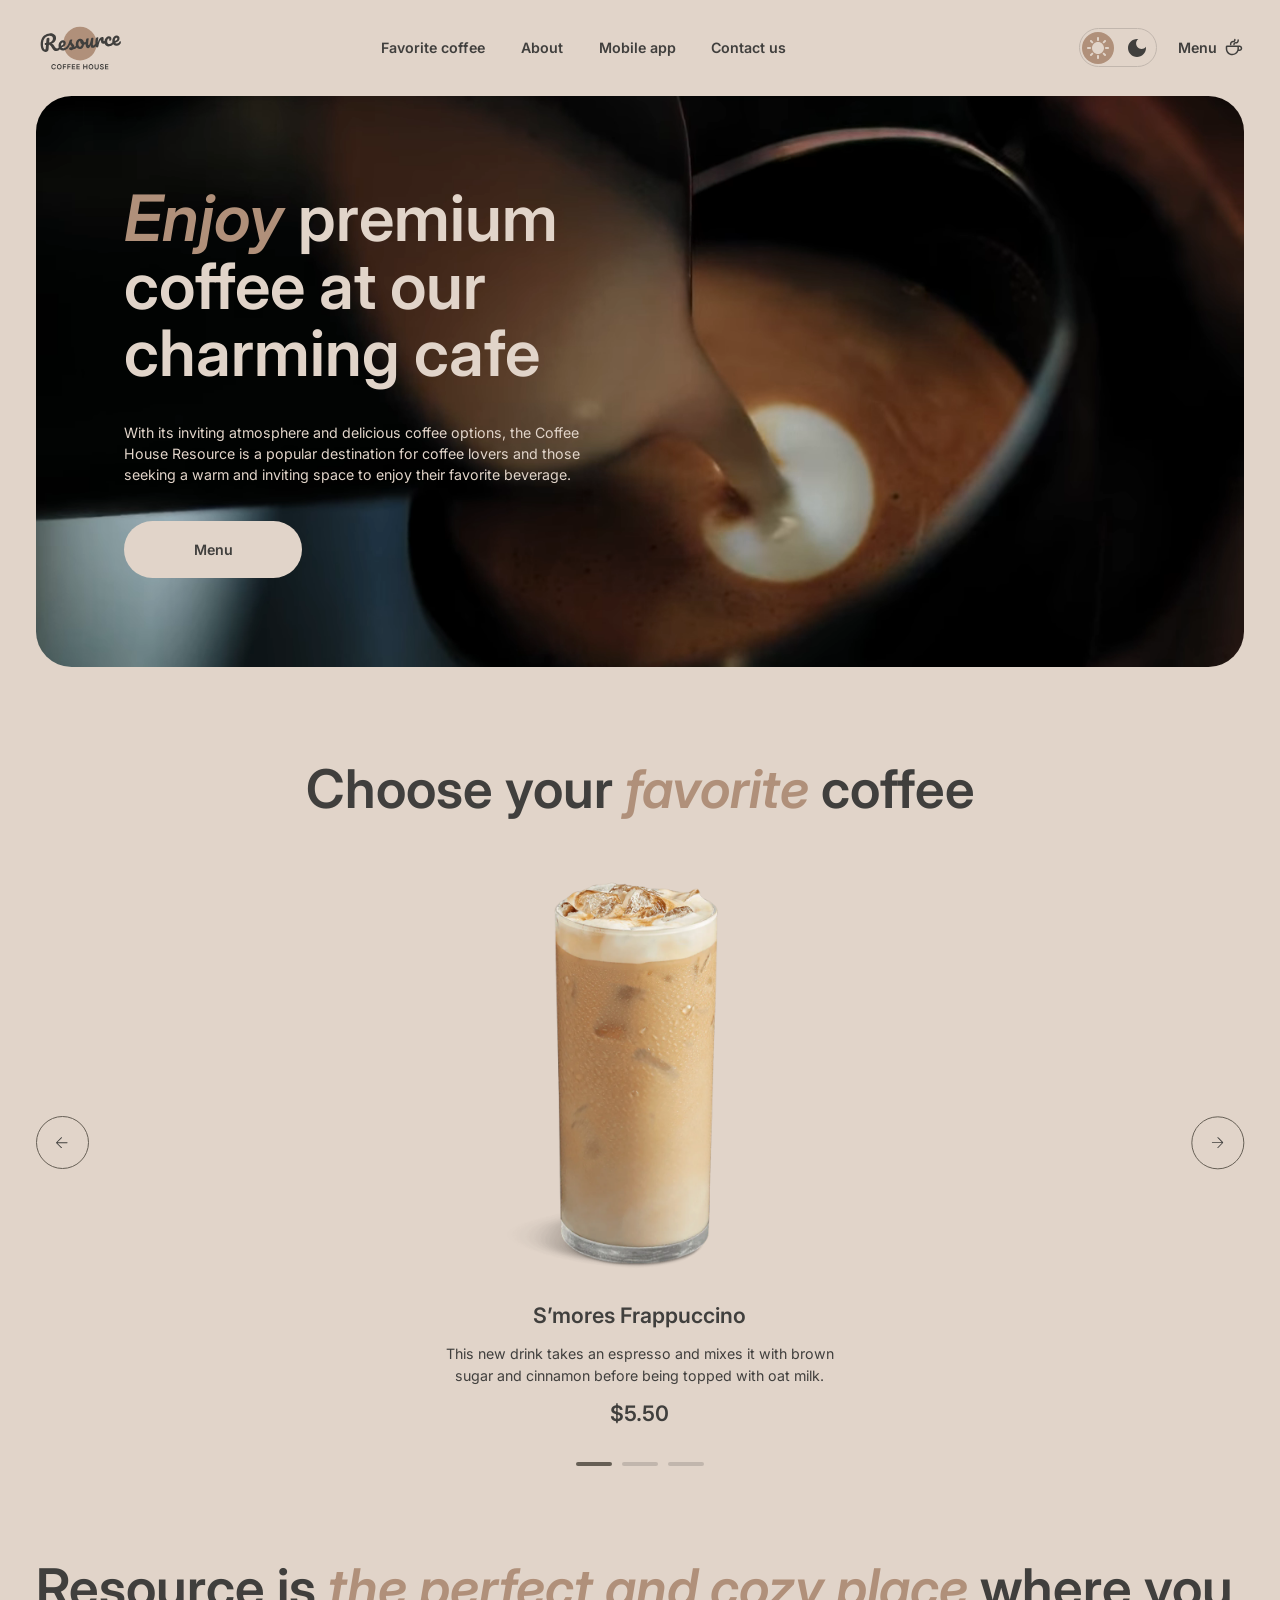
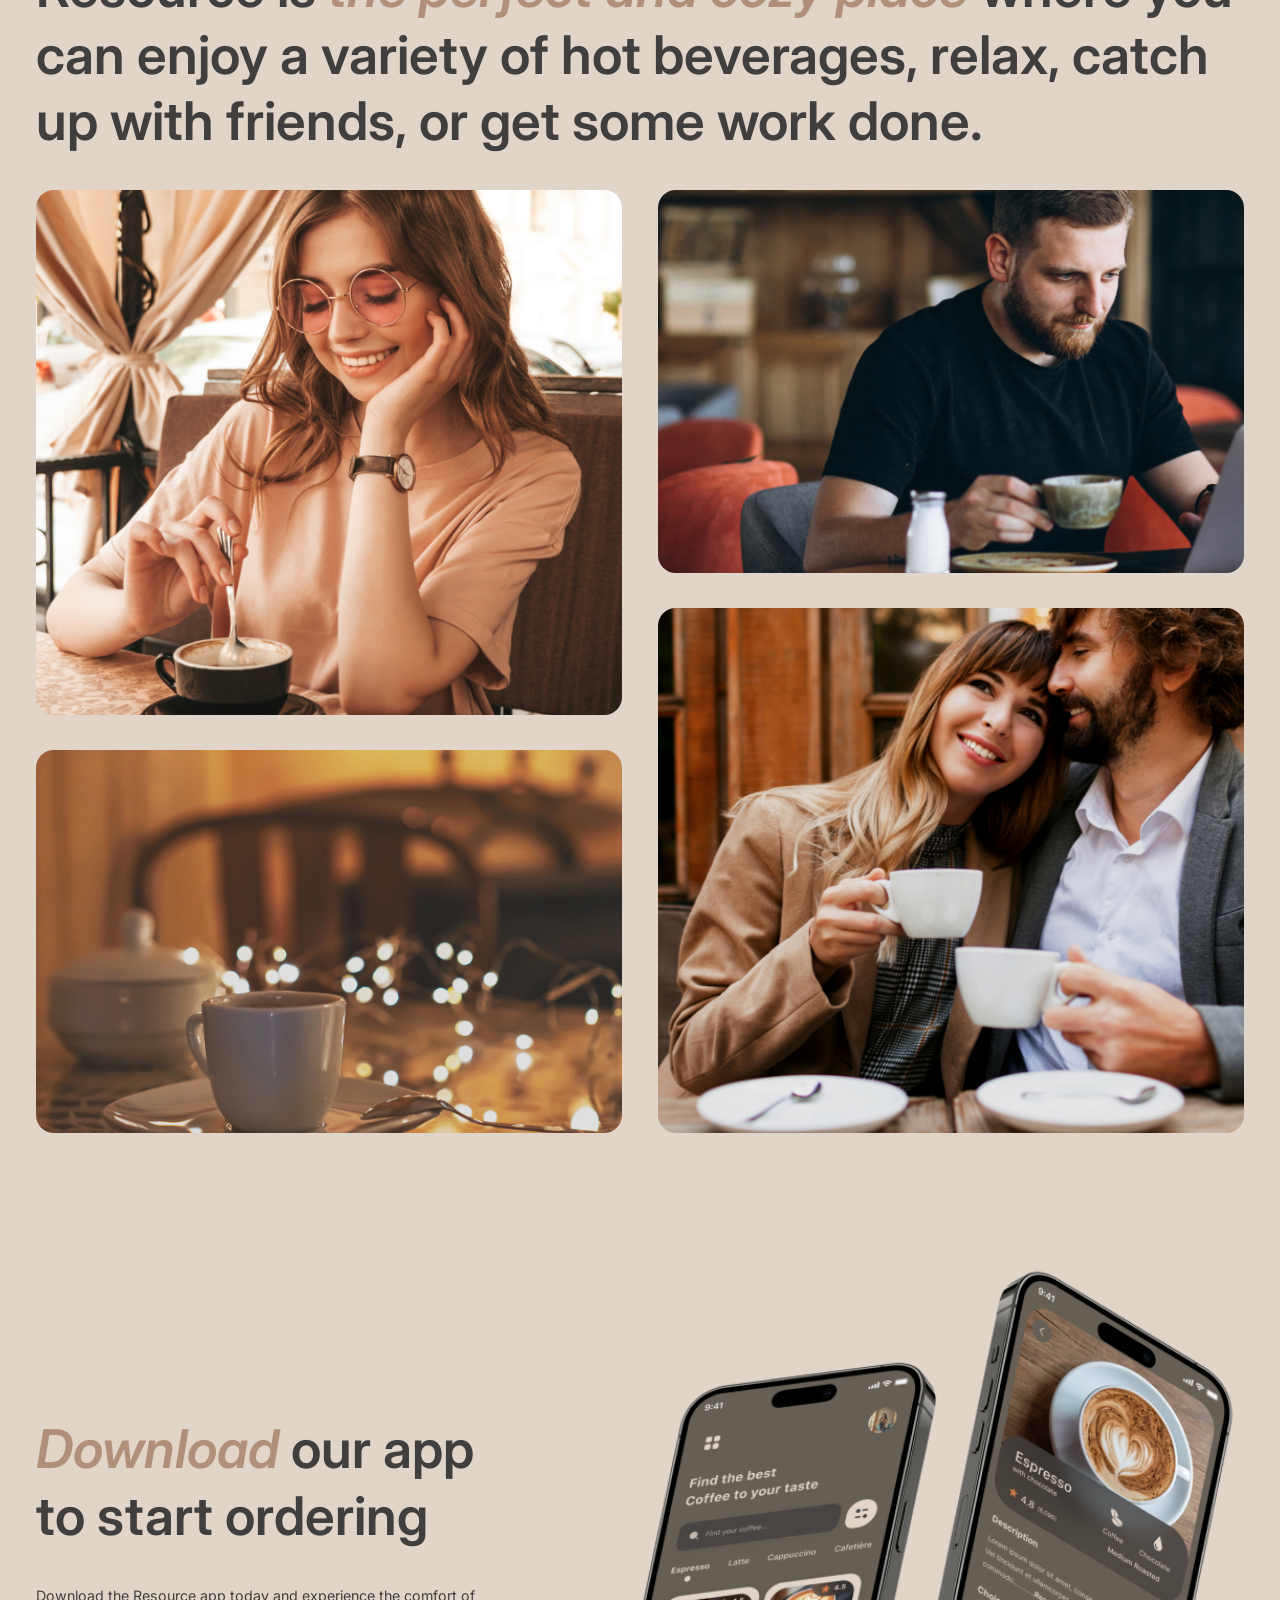
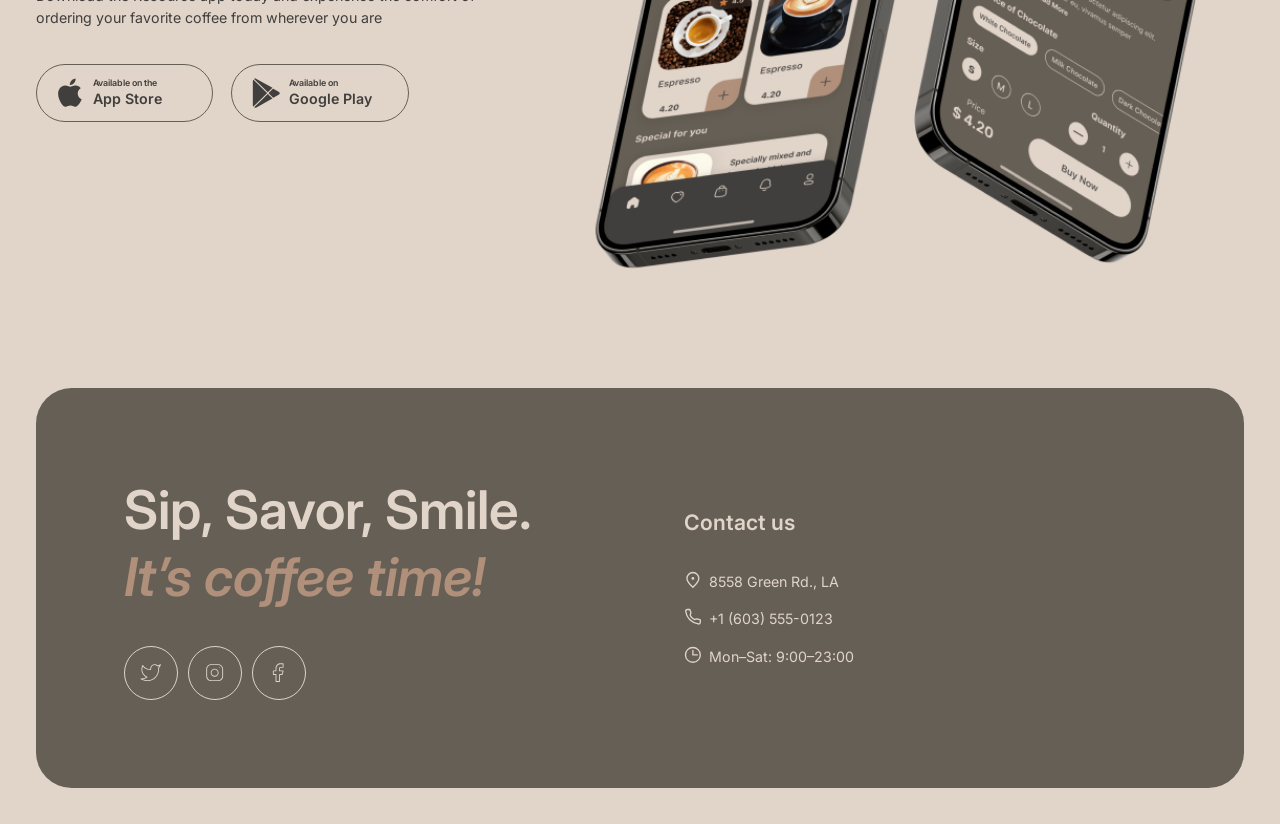
==== index.html @ d8356da3 "feat: add menu page with tabbed product cards" ====
<!DOCTYPE html>
<html lang="en">

<head>
  <meta charset="UTF-8">
  <meta name="viewport" content="width=device-width, initial-scale=1.0">
  <link rel="icon" href="favicon.svg" />
  <link rel="preconnect" href="https://fonts.googleapis.com">
  <link rel="preconnect" href="https://fonts.gstatic.com" crossorigin>
  <link
    href="https://fonts.googleapis.com/css2?family=Inter:ital,opsz,wght@0,14..32,100..900;1,14..32,100..900&display=swap"
    rel="stylesheet">
  <title>Coffee house</title>
  <link rel="stylesheet" href="common.css">
  <link rel="stylesheet" href="main.css">
</head>

<body>
  <header>
    <a href="/" class="logo"><img src="/assets/logo.svg" alt="Logo" width="100" height="60"></a>
    <nav>
      <ul>
        <li><a href="/#favs">Favorite coffee</a></li>
        <li><a href="/#about">About</a></li>
        <li><a href="/#apps">Mobile app</a></li>
        <li><a href="/#contacts">Contact us</a></li>
        <li><a href="/menu.html" class="menu-link is-mobile">
          Menu <svg width="20" height="20" style="" viewBox="0 0 20 20" fill="none"
              xmlns="http://www.w3.org/2000/svg">
              <path
                d="M15.418 8.41699C16.9827 8.41699 18.2518 9.68534 18.252 11.25C18.2518 12.8146 16.9827 14.084 15.418 14.084H14.457C13.4932 16.5234 11.116 18.2499 8.33398 18.25C4.69822 18.25 1.75018 15.3027 1.75 11.667V9.7666C1.75004 9.02105 2.35503 8.41699 3.10059 8.41699H15.418ZM3.25 11.667C3.25018 14.4743 5.52665 16.75 8.33398 16.75C11.1412 16.7498 13.4168 14.4742 13.417 11.667V9.91699H3.25V11.667ZM14.917 11.667C14.917 11.9783 14.8934 12.2842 14.8516 12.584H15.418C16.1542 12.584 16.7518 11.9862 16.752 11.25C16.7518 10.5138 16.1542 9.91699 15.418 9.91699H14.917V11.667ZM10.835 1.75C11.2492 1.75 11.585 2.08579 11.585 2.5V2.91699C11.5848 4.25153 10.5025 5.33301 9.16797 5.33301C8.20173 5.33318 7.41814 6.11677 7.41797 7.08301V7.5C7.41797 7.91421 7.08218 8.25 6.66797 8.25C6.2539 8.24982 5.91797 7.91411 5.91797 7.5V7.08301C5.91814 5.28834 7.3733 3.83318 9.16797 3.83301C9.67412 3.83301 10.0848 3.4231 10.085 2.91699V2.5C10.085 2.08579 10.4207 1.75 10.835 1.75ZM14.167 2.16699C14.5812 2.16699 14.917 2.50278 14.917 2.91699V3.45312C14.9166 5.18191 13.515 6.58393 11.7861 6.58398C11.3771 6.58398 11.1336 6.7215 10.9902 6.87207C10.8376 7.03241 10.7501 7.25797 10.75 7.5C10.7498 7.91405 10.4141 8.25 10 8.25C9.58606 8.24982 9.2502 7.91394 9.25 7.5C9.25008 6.9091 9.46107 6.30138 9.90332 5.83691C10.3552 5.36249 11.0048 5.08398 11.7861 5.08398C12.6866 5.08393 13.4166 4.35348 13.417 3.45312V2.91699C13.417 2.50278 13.7528 2.16699 14.167 2.16699Z"
                fill="currentColor" />
            </svg>
        </a></li>
      </ul>
      <div class="header-actions">
        <div class="theme-switch">
          <button class="light active" type="button">
            <svg width="22" height="22" style="" viewBox="0 0 22 22" fill="none" xmlns="http://www.w3.org/2000/svg">
              <path
                d="M10 3V1C10 0.45 10.45 0 11 0C11.55 0 12 0.45 12 1V3C12 3.55 11.55 4 11 4C10.45 4 10 3.55 10 3ZM17.36 6.05L18.77 4.63C19.16 4.24 19.16 3.61 18.77 3.22C18.38 2.83 17.75 2.83 17.36 3.22L15.95 4.64C15.56 5.03 15.56 5.66 15.95 6.05C16.34 6.44 16.97 6.44 17.36 6.05ZM21 10H19C18.45 10 18 10.45 18 11C18 11.55 18.45 12 19 12H21C21.55 12 22 11.55 22 11C22 10.45 21.55 10 21 10ZM11 18C10.45 18 10 18.45 10 19V21C10 21.55 10.45 22 11 22C11.55 22 12 21.55 12 21V19C12 18.45 11.55 18 11 18ZM4.64 6.05L3.22 4.64C2.83 4.25 2.83 3.61 3.22 3.23C3.61 2.85 4.25 2.84 4.63 3.23L6.04 4.64C6.43 5.03 6.43 5.67 6.04 6.05C5.65 6.43 5.02 6.44 4.64 6.05ZM15.95 15.95C15.56 16.34 15.56 16.98 15.95 17.36L17.36 18.77C17.75 19.16 18.39 19.16 18.77 18.77C19.16 18.38 19.16 17.74 18.77 17.36L17.36 15.95C16.98 15.56 16.34 15.56 15.95 15.95ZM1 12H3C3.55 12 4 11.55 4 11C4 10.45 3.55 10 3 10H1C0.45 10 0 10.45 0 11C0 11.55 0.45 12 1 12ZM4.64 18.78L6.05 17.37C6.44 16.98 6.44 16.34 6.05 15.96C5.66 15.58 5.02 15.57 4.64 15.96L3.23 17.37C2.84 17.76 2.84 18.4 3.23 18.78C3.61 19.17 4.25 19.17 4.64 18.78ZM11 5C7.69 5 5 7.69 5 11C5 14.31 7.69 17 11 17C14.31 17 17 14.31 17 11C17 7.69 14.31 5 11 5Z"
                fill="currentColor" />
            </svg>
          </button>
          <button type="button" class="dark">
            <svg width="18" height="18" style="" viewBox="0 0 18 18" fill="none" xmlns="http://www.w3.org/2000/svg">
              <path
                d="M9 0C4.03 0 0 4.03 0 9C0 13.97 4.03 18 9 18C13.97 18 18 13.97 18 9C18 8.54 17.96 8.08 17.9 7.64C16.92 9.01 15.32 9.9 13.5 9.9C10.52 9.9 8.1 7.48 8.1 4.5C8.1 2.69 8.99 1.08 10.36 0.0999999C9.92 0.0399999 9.46 0 9 0Z"
                fill="currentColor" />
            </svg>
          </button>
        </div>
        <a href="/menu.html" class="menu-link is-desktop">Menu <svg width="20" height="20" style="" viewBox="0 0 20 20" fill="none"
            xmlns="http://www.w3.org/2000/svg">
            <path
              d="M15.418 8.41699C16.9827 8.41699 18.2518 9.68534 18.252 11.25C18.2518 12.8146 16.9827 14.084 15.418 14.084H14.457C13.4932 16.5234 11.116 18.2499 8.33398 18.25C4.69822 18.25 1.75018 15.3027 1.75 11.667V9.7666C1.75004 9.02105 2.35503 8.41699 3.10059 8.41699H15.418ZM3.25 11.667C3.25018 14.4743 5.52665 16.75 8.33398 16.75C11.1412 16.7498 13.4168 14.4742 13.417 11.667V9.91699H3.25V11.667ZM14.917 11.667C14.917 11.9783 14.8934 12.2842 14.8516 12.584H15.418C16.1542 12.584 16.7518 11.9862 16.752 11.25C16.7518 10.5138 16.1542 9.91699 15.418 9.91699H14.917V11.667ZM10.835 1.75C11.2492 1.75 11.585 2.08579 11.585 2.5V2.91699C11.5848 4.25153 10.5025 5.33301 9.16797 5.33301C8.20173 5.33318 7.41814 6.11677 7.41797 7.08301V7.5C7.41797 7.91421 7.08218 8.25 6.66797 8.25C6.2539 8.24982 5.91797 7.91411 5.91797 7.5V7.08301C5.91814 5.28834 7.3733 3.83318 9.16797 3.83301C9.67412 3.83301 10.0848 3.4231 10.085 2.91699V2.5C10.085 2.08579 10.4207 1.75 10.835 1.75ZM14.167 2.16699C14.5812 2.16699 14.917 2.50278 14.917 2.91699V3.45312C14.9166 5.18191 13.515 6.58393 11.7861 6.58398C11.3771 6.58398 11.1336 6.7215 10.9902 6.87207C10.8376 7.03241 10.7501 7.25797 10.75 7.5C10.7498 7.91405 10.4141 8.25 10 8.25C9.58606 8.24982 9.2502 7.91394 9.25 7.5C9.25008 6.9091 9.46107 6.30138 9.90332 5.83691C10.3552 5.36249 11.0048 5.08398 11.7861 5.08398C12.6866 5.08393 13.4166 4.35348 13.417 3.45312V2.91699C13.417 2.50278 13.7528 2.16699 14.167 2.16699Z"
              fill="currentColor" />
          </svg></a>
        <button class="menu-button" type="button" aria-expanded="false" aria-controls="mobile-menu">
          <svg width="44" height="44" style="" viewBox="0 0 44 44" fill="none" xmlns="http://www.w3.org/2000/svg">
            <rect x="0.5" y="0.5" width="43" height="43" rx="21.5" stroke="currentColor" />
            <path d="M14 18H30" stroke="currentColor" stroke-width="1.5" stroke-linecap="round"
              stroke-linejoin="round" />
            <path d="M14 26H30" stroke="currentColor" stroke-width="1.5" stroke-linecap="round"
              stroke-linejoin="round" />
          </svg>
        </button>
      </div>
    </nav>
  </header>
  <section class="hero">
    <h1><span class="accent">Enjoy</span> premium coffee at our charming cafe</h1>
    <p>With its inviting atmosphere and delicious coffee options, the Coffee House Resource is a popular destination for
      coffee lovers and those seeking a warm and inviting space to enjoy their favorite beverage.</p>
    <a href="/menu.html" class="button-primary">Menu <svg width="100%" style="" viewBox="0 0 17 17" fill="none"
        xmlns="http://www.w3.org/2000/svg">
        <path
          d="M11.667 8.16699H1.5V9.91699C1.50018 12.7242 3.77582 14.9998 6.58301 15C9.39035 15 11.6668 12.7243 11.667 9.91699V8.16699ZM4.16699 5.75V5.33301C4.16717 3.53823 5.62218 2.08301 7.41699 2.08301C7.92299 2.08283 8.33283 1.67299 8.33301 1.16699V0.75C8.33301 0.335895 8.66894 0.000175698 9.08301 0C9.49722 0 9.83301 0.335786 9.83301 0.75V1.16699C9.83283 2.50142 8.75142 3.58283 7.41699 3.58301C6.4506 3.58301 5.66717 4.36666 5.66699 5.33301V5.75C5.66699 6.16411 5.33106 6.49982 4.91699 6.5C4.50278 6.5 4.16699 6.16421 4.16699 5.75ZM7.5 5.75C7.5 5.15892 7.71086 4.55149 8.15332 4.08691C8.60516 3.61249 9.25475 3.33301 10.0361 3.33301C10.9367 3.33278 11.667 2.60276 11.667 1.70215V1.16699C11.667 0.752779 12.0028 0.416992 12.417 0.416992C12.8311 0.417168 13.167 0.752887 13.167 1.16699V1.70215C13.167 3.43119 11.7651 4.83278 10.0361 4.83301C9.62707 4.83301 9.38266 4.97053 9.23926 5.12109C9.08648 5.28151 9 5.50775 9 5.75C9 6.16421 8.66421 6.5 8.25 6.5C7.83579 6.5 7.5 6.16421 7.5 5.75ZM13.167 9.91699C13.167 10.2279 13.1433 10.5336 13.1016 10.833H13.667C14.4032 10.8328 15 10.2363 15 9.5C15 8.76373 14.4032 8.16717 13.667 8.16699H13.167V9.91699ZM16.5 9.5C16.5 11.0647 15.2316 12.3328 13.667 12.333H12.707C11.7434 14.773 9.36555 16.5 6.58301 16.5C2.94739 16.4998 0.000176257 13.5526 0 9.91699V8.0166C3.52978e-05 7.27118 0.604228 6.6672 1.34961 6.66699H13.667C15.2316 6.66717 16.5 7.9353 16.5 9.5Z"
          fill="currentColor" />
      </svg></a>
    <video src="/assets/bg-video.webm" class="hero-video" poster="/assets/img-hero.jpg" autoplay loop muted
      playsinline></video>
  </section>

  <section class="slider" id="favs">
    <h2 class="slider__heading">Choose your <span class="accent">favorite</span> coffee</h2>
    <div class="slider__wrapper">
      <button class="slider__arrow left">
        <svg width="100%" style="" viewBox="0 0 14 13" fill="none" xmlns="http://www.w3.org/2000/svg">
        <path d="M6.14645 0.146447C6.34171 -0.0488156 6.65822 -0.0488156 6.85348 0.146447C7.04874 0.341709 7.04874 0.658216 6.85348 0.853478L1.70699 5.99996H13C13.2761 5.99996 13.5 6.22382 13.5 6.49996C13.5 6.77611 13.2761 6.99996 13 6.99996H1.70699L6.85348 12.1464C7.04874 12.3417 7.04874 12.6582 6.85348 12.8535C6.65822 13.0487 6.34171 13.0487 6.14645 12.8535L0.146447 6.85348C-0.0488155 6.65822 -0.0488155 6.34171 0.146447 6.14645L6.14645 0.146447Z" fill="currentColor"/>
        </svg>
      </button>
      <div class="slider__slide">
        <img src="/assets/slider/coffee-slider-1.png" class="slide__image" alt="S’mores Frappuccino" width="480"
          height="480">
        <div class="slide__content">
          <h3 class="slide__title">S’mores Frappuccino</h3>
          <p class="slide__text">This new drink takes an espresso and mixes it with brown sugar and cinnamon before
            being topped with oat milk.</p>
          <p class="slide__price">$5.50</p>
        </div>
      </div>
      <button class="slider__arrow right">
        <svg width="100%" style="" viewBox="0 0 14 13" fill="none" xmlns="http://www.w3.org/2000/svg">
        <path d="M6.14645 0.146447C6.34171 -0.0488156 6.65822 -0.0488156 6.85348 0.146447C7.04874 0.341709 7.04874 0.658216 6.85348 0.853478L1.70699 5.99996H13C13.2761 5.99996 13.5 6.22382 13.5 6.49996C13.5 6.77611 13.2761 6.99996 13 6.99996H1.70699L6.85348 12.1464C7.04874 12.3417 7.04874 12.6582 6.85348 12.8535C6.65822 13.0487 6.34171 13.0487 6.14645 12.8535L0.146447 6.85348C-0.0488155 6.65822 -0.0488155 6.34171 0.146447 6.14645L6.14645 0.146447Z" fill="currentColor"/>
        </svg>
      </button>
    </div>
    <div class="slider__pagination">
      <button class="slider__page active"></button>
      <button class="slider__page"></button>
      <button class="slider__page"></button>
    </div>
  </section>

  <section class="about-section" id="about">
    <h2>Resource is <span class="accent">the perfect and cozy place</span> where you can enjoy a variety of hot
      beverages, relax, catch up with friends, or get some work done.</h2>
    <div class="gallery">
      <div class="image-wrapper main"><img src="/assets/gallery/about-1.jpg" alt="" width="660" height="590"></div>
      <div class="image-wrapper secondary"><img src="/assets/gallery/about-2.jpg" alt="" width="660" height="430"></div>
      <div class="image-wrapper secondary"><img src="/assets/gallery/about-3.jpg" alt="" width="660" height="430"></div>
      <div class="image-wrapper main"><img src="/assets/gallery/about-4.jpg" alt="" width="660" height="590"></div>
    </div>
  </section>

  <section class="apps" id="apps">
    <div class="apps__content">
      <h2><span class="accent">Download</span> our app to&nbsp;start ordering</h2>
      <p class="apps__text">Download the Resource app today and experience the comfort of ordering your favorite coffee
        from wherever you are</p>
      <div class="app-buttons">
        <a href="#" class="button-store">
          <svg width="100%" style="" viewBox="0 0 36 36" fill="none" xmlns="http://www.w3.org/2000/svg">
            <path
              d="M26.7063 18.6307C26.6694 14.6324 30.0641 12.6872 30.2193 12.5966C28.2967 9.86366 25.3169 9.49026 24.2697 9.46048C21.767 9.20369 19.3393 10.9206 18.0644 10.9206C16.764 10.9206 14.8008 9.48529 12.6848 9.52747C9.96196 9.56841 7.41468 11.1055 6.01762 13.4923C3.13444 18.359 5.28474 25.5108 8.04705 29.4446C9.42884 31.3712 11.0435 33.5223 13.1569 33.4466C15.2245 33.3635 15.9968 32.1614 18.4919 32.1614C20.9641 32.1614 21.6893 33.4466 23.8447 33.3983C26.0637 33.3635 27.4608 31.463 28.7942 29.519C30.3911 27.3108 31.0323 25.1362 31.0578 25.0245C31.0056 25.0071 26.7483 23.4229 26.7063 18.6307Z"
              fill="currentColor" />
            <path
              d="M22.6347 6.87268C23.7468 5.51675 24.5076 3.67205 24.2964 1.80005C22.6869 1.86952 20.674 2.88554 19.5149 4.21169C18.4893 5.38029 17.5732 7.29571 17.8099 9.097C19.6179 9.2285 21.4743 8.20752 22.6347 6.87268Z"
              fill="currentColor" />
          </svg>
          <p class="tagline">Available on the</p>
          <p class="store">App Store</p>
        </a>
        <a href="#" class="button-store">
          <svg width="100%" style="" viewBox="0 0 36 36" fill="none" xmlns="http://www.w3.org/2000/svg">
            <path
              d="M3.7558 3.20309C3.39335 3.57302 3.18359 4.14896 3.18359 4.89483V31.4995C3.18359 32.2454 3.39335 32.8213 3.7558 33.1913L3.84525 33.2725L19.1359 18.3701V18.0182L3.84525 3.11587L3.7558 3.20309Z"
              fill="currentColor" />
            <path
              d="M26.0776 23.34L20.9863 18.3701V18.0182L26.0837 13.0482L26.1979 13.1129L32.2345 16.4618C33.9573 17.4122 33.9573 18.9761 32.2345 19.9325L26.1979 23.2754L26.0776 23.34Z"
              fill="currentColor" />
            <path
              d="M25.2733 24.2008L20.0617 19.1196L4.68164 34.1167C5.25384 34.7031 6.18695 34.7738 7.24807 34.1873L25.2733 24.2008Z"
              fill="currentColor" />
            <path
              d="M25.2733 12.1876L7.24807 2.20103C6.18695 1.62058 5.25384 1.69125 4.68164 2.27772L20.0617 17.2688L25.2733 12.1876Z"
              fill="currentColor" />
          </svg>
          <p class="tagline">Available on</p>
          <p class="store">Google Play</p>
        </a>
      </div>
    </div>
    <img src="/assets/phones.png" alt="Phones" width="630" height="630">
  </section>

  <footer class="footer" id="contacts">
    <div class="footer__column">
      <h2>Sip, Savor, Smile.&#10;<span class="accent">It’s coffee time!</span></h2>
      <div class="footer__socials">
        <a href="#" class="footer__social">
          <svg width="100%" style="" viewBox="0 0 24 24" fill="none" xmlns="http://www.w3.org/2000/svg">
          <path d="M14.7042 2.82712C15.6572 2.46345 16.699 2.40179 17.6886 2.64938C18.5666 2.86911 19.3654 3.32363 20.002 3.96091C20.4822 3.78023 21.0843 3.48732 21.6173 3.20602C21.9342 3.03876 22.2174 2.88186 22.421 2.76657C22.5227 2.70898 22.6042 2.66138 22.6602 2.62888C22.6882 2.61264 22.7102 2.60023 22.7247 2.59177C22.7317 2.58765 22.7368 2.58408 22.7403 2.582C22.7419 2.58107 22.7434 2.58054 22.7442 2.58005H22.7452C22.9293 2.47131 23.1628 2.4909 23.3253 2.62985C23.4877 2.76889 23.544 2.9966 23.4649 3.19528H23.464V3.19723C23.4633 3.19877 23.4621 3.20128 23.461 3.20407C23.4588 3.20965 23.4555 3.21812 23.4513 3.22848C23.4428 3.24927 23.43 3.27908 23.4141 3.31735C23.3822 3.39449 23.3363 3.50594 23.2774 3.64157C23.1598 3.91241 22.9918 4.28443 22.7911 4.68942C22.4412 5.3953 21.9617 6.25908 21.4522 6.84079C21.4828 7.06196 21.4993 7.2853 21.5001 7.50876V7.50973C21.5001 13.4345 18.6568 17.7347 14.6104 19.8886C10.576 22.036 5.39518 22.024 0.75692 19.4472C0.554653 19.3347 0.456135 19.0978 0.518638 18.875C0.581144 18.6522 0.788397 18.5017 1.01961 18.5107C3.10299 18.5936 5.1612 18.0884 6.96395 17.0644C5.09785 16.087 3.83004 14.8706 2.99911 13.5586C2.05225 12.0634 1.69162 10.4742 1.62606 9.03317C1.56065 7.59411 1.78865 6.29188 2.03133 5.35348C2.15298 4.88314 2.27973 4.50078 2.37606 4.23434C2.42414 4.10138 2.46494 3.99706 2.49422 3.92477C2.50888 3.88859 2.52003 3.85951 2.5284 3.83981C2.53253 3.83011 2.53675 3.82287 2.53915 3.81735C2.54036 3.81457 2.54133 3.81221 2.54208 3.81052L2.54305 3.80856V3.80759C2.54484 3.80807 2.57077 3.81894 2.96493 3.99411L2.54305 3.80661C2.6162 3.64227 2.77224 3.53024 2.95126 3.51266C3.13052 3.49522 3.30574 3.57524 3.40926 3.72263C4.37219 5.09378 5.65972 6.20566 7.15633 6.95895C8.5076 7.63902 9.99177 8.0068 11.5001 8.04001V7.54001C11.4878 6.52226 11.7877 5.52479 12.3595 4.68259C12.9324 3.83865 13.7512 3.19086 14.7042 2.82712ZM17.4454 3.61911C16.6546 3.42131 15.8222 3.47103 15.0606 3.76169C14.299 4.05239 13.6445 4.56966 13.1866 5.24411C12.7287 5.91864 12.4892 6.71798 12.5001 7.53317V8.54001C12.5001 8.8111 12.2838 9.03298 12.0128 9.04001C10.1731 9.08767 8.34996 8.67989 6.70614 7.85251C5.34111 7.16545 4.13581 6.20577 3.16024 5.03806C3.10825 5.20531 3.05404 5.39489 3.00008 5.60348C2.77402 6.47758 2.56453 7.67636 2.62411 8.98727C2.6836 10.296 3.01071 11.7064 3.84481 13.0234C4.67691 14.3372 6.03322 15.5882 8.20321 16.5527C8.36911 16.6264 8.48198 16.785 8.49813 16.9658C8.51417 17.1464 8.43131 17.3219 8.28133 17.4238C6.70085 18.4966 4.89728 19.174 3.02157 19.417C6.87969 20.9558 10.9231 20.7178 14.1397 19.0058C17.8427 17.0349 20.4996 13.0858 20.5001 7.51169L20.4952 7.32614C20.486 7.14097 20.4636 6.95664 20.4288 6.77438C20.3975 6.61045 20.4506 6.44138 20.5694 6.32419C21.0133 5.88634 21.5012 5.03885 21.8946 4.24509C21.9072 4.21975 21.9185 4.19398 21.9307 4.16891C21.3135 4.48988 20.5692 4.84831 20.004 5.01852C19.8157 5.07514 19.6115 5.01649 19.4825 4.86813C18.9475 4.25301 18.2363 3.817 17.4454 3.61911Z" fill="currentColor"/>
          </svg>
        </a>
        <a href="#" class="footer__social">
          <svg width="100%" style="" viewBox="0 0 24 24" fill="none" xmlns="http://www.w3.org/2000/svg">
          <path d="M15.5 12C15.5 10.067 13.933 8.5 12 8.5C10.067 8.5 8.5 10.067 8.5 12C8.5 13.933 10.067 15.5 12 15.5C13.933 15.5 15.5 13.933 15.5 12ZM16.5 12C16.5 14.4853 14.4853 16.5 12 16.5C9.51472 16.5 7.5 14.4853 7.5 12C7.5 9.51472 9.51472 7.5 12 7.5C14.4853 7.5 16.5 9.51472 16.5 12Z" fill="currentColor"/>
          <path d="M20.5 8C20.5 5.51472 18.4853 3.5 16 3.5H8C5.51472 3.5 3.5 5.51472 3.5 8V16C3.5 18.4853 5.51472 20.5 8 20.5H16C18.4853 20.5 20.5 18.4853 20.5 16V8ZM21.5 16C21.5 19.0376 19.0376 21.5 16 21.5H8C4.96243 21.5 2.5 19.0376 2.5 16V8C2.5 4.96243 4.96243 2.5 8 2.5H16C19.0376 2.5 21.5 4.96243 21.5 8V16Z" fill="currentColor"/>
          <path d="M17.1389 6.16411C17.3236 5.95919 17.6398 5.94238 17.8449 6.127C18.0501 6.31164 18.0665 6.62779 17.882 6.83306L17.8723 6.84477C17.6875 7.05003 17.3705 7.06661 17.1652 6.88188C16.9603 6.69724 16.9438 6.38104 17.1281 6.17583L17.1389 6.16411Z" fill="currentColor"/>
          </svg>
        </a>
        <a href="#" class="footer__social">
          <svg width="100%" style="" viewBox="0 0 24 24" fill="none" xmlns="http://www.w3.org/2000/svg">
          <path d="M12.5 7C12.5 6.60217 12.6581 6.22076 12.9395 5.93945C13.2208 5.65815 13.6022 5.5 14 5.5H16.5V2.5H14C12.8065 2.5 11.6623 2.97445 10.8184 3.81836C9.97445 4.66227 9.5 5.80653 9.5 7V10C9.5 10.2761 9.27614 10.5 9 10.5H6.5V13.5H9C9.27614 13.5 9.5 13.7239 9.5 14V21.5H12.5V14C12.5 13.7239 12.7239 13.5 13 13.5H15.6094L16.3594 10.5H13C12.7239 10.5 12.5 10.2761 12.5 10V7ZM13.5 9.5H17C17.154 9.5 17.2998 9.57102 17.3945 9.69238C17.4891 9.81364 17.5226 9.9719 17.4854 10.1211L16.4854 14.1211C16.4297 14.3437 16.2294 14.5 16 14.5H13.5V22C13.5 22.2761 13.2761 22.5 13 22.5H9C8.72386 22.5 8.5 22.2761 8.5 22V14.5H6C5.72386 14.5 5.5 14.2761 5.5 14V10C5.5 9.72386 5.72386 9.5 6 9.5H8.5V7C8.5 5.54131 9.07988 4.14278 10.1113 3.11133C11.1428 2.07988 12.5413 1.5 14 1.5H17C17.2761 1.5 17.5 1.72386 17.5 2V6C17.5 6.27614 17.2761 6.5 17 6.5H14C13.8674 6.5 13.7403 6.55272 13.6465 6.64648C13.5527 6.74025 13.5 6.86739 13.5 7V9.5Z" fill="currentColor"/>
          </svg>
        </a>
      </div>
    </div>
    <div class="footer__column">
      <h3>Contact us</h3>
      <ul class="footer__links">
        <li><a href="">
            <svg width="100%" style="" viewBox="0 0 20 20" fill="none" xmlns="http://www.w3.org/2000/svg">
              <path
                d="M16.6663 8.33329C16.6663 12.0152 9.99967 18.3333 9.99967 18.3333C9.99967 18.3333 3.33301 12.0152 3.33301 8.33329C3.33301 4.65139 6.31778 1.66663 9.99967 1.66663C13.6816 1.66663 16.6663 4.65139 16.6663 8.33329Z"
                stroke="currentColor" stroke-width="1.5" />
              <path
                d="M10.0003 9.16667C10.4606 9.16667 10.8337 8.79357 10.8337 8.33333C10.8337 7.8731 10.4606 7.5 10.0003 7.5C9.54009 7.5 9.16699 7.8731 9.16699 8.33333C9.16699 8.79357 9.54009 9.16667 10.0003 9.16667Z"
                fill="currentColor" stroke="currentColor" stroke-width="1.5" stroke-linecap="round"
                stroke-linejoin="round" />
            </svg>8558 Green Rd., LA</a></li>
        <li><a href="tel:+1 (603) 555-0123" rel="tel">
            <svg width="100%" style="" viewBox="0 0 20 20" fill="none" xmlns="http://www.w3.org/2000/svg">
              <path
                d="M15.0984 12.2516L11.6665 12.9166C9.34845 11.7531 7.91654 10.4166 7.08321 8.33329L7.72483 4.89154L6.51197 1.66663L3.72946 1.66663C2.60191 1.66663 1.71466 2.59958 1.90108 3.71161C2.29888 6.08454 3.37231 10.0391 6.24987 12.9166C9.27338 15.9401 13.5661 17.3318 16.1378 17.9288C17.299 18.1983 18.3332 17.2908 18.3332 16.0988L18.3332 13.4843L15.0984 12.2516Z"
                stroke="currentColor" stroke-width="1.5" stroke-linecap="round" stroke-linejoin="round" />
            </svg>+1 (603) 555-0123</a></li>
        <li>
          <svg width="100%" style="" viewBox="0 0 20 20" fill="none" xmlns="http://www.w3.org/2000/svg">
            <g clip-path="url(#clip0_217_1736)">
              <path d="M10 5L10 10L15 10" stroke="currentColor" stroke-width="1.5" stroke-linecap="round"
                stroke-linejoin="round" />
              <path
                d="M10.0003 18.3333C14.6027 18.3333 18.3337 14.6023 18.3337 9.99996C18.3337 5.39759 14.6027 1.66663 10.0003 1.66663C5.39795 1.66663 1.66699 5.39759 1.66699 9.99996C1.66699 14.6023 5.39795 18.3333 10.0003 18.3333Z"
                stroke="currentColor" stroke-width="1.5" stroke-linecap="round" stroke-linejoin="round" />
            </g>
            <defs>
              <clipPath id="clip0_217_1736">
                <rect width="20" height="20" fill="currentColor" />
              </clipPath>
            </defs>
          </svg>Mon–Sat: 9:00–23:00
        </li>
      </ul>
    </div>
  </footer>
  <script src="/script.js"></script>
</body>

</html>
---- common.css ----
/* FLUID RESPONSIVE */
:root {
  --font-from-0: 0;
  --font-to-0: 16;
  --vw-from-0: calc(1 / 100);
  --vw-to-0: calc(379 / 100);
  --coefficient-0: calc((var(--font-to-0) - var(--font-from-0)) / (var(--vw-to-0) - var(--vw-from-0)));
  --base-0: calc((var(--font-from-0) - var(--vw-from-0) * var(--coefficient-0)) / 16);

  --font-from-1: 16;
  --font-to-1: 20.168;
  --vw-from-1: calc(379 / 100);
  --vw-to-1: calc(479 / 100);
  --coefficient-1: calc((var(--font-to-1) - var(--font-from-1)) / (var(--vw-to-1) - var(--vw-from-1)));
  --base-1: calc((var(--font-from-1) - var(--vw-from-1) * var(--coefficient-1)) / 16);

  --font-from-2: 10;
  --font-to-2: 16;
  --vw-from-2: calc(479 / 100);
  --vw-to-2: calc(768 / 100);
  --coefficient-2: calc((var(--font-to-2) - var(--font-from-2)) / (var(--vw-to-2) - var(--vw-from-2)));
  --base-2: calc((var(--font-from-2) - var(--vw-from-2) * var(--coefficient-2)) / 16);

  --font-from-3: 8.544;
  --font-to-3: 16;
  --vw-from-3: calc(768 / 100);
  --vw-to-3: calc(1440 / 100);
  --coefficient-3: calc((var(--font-to-3) - var(--font-from-3)) / (var(--vw-to-3) - var(--vw-from-3)));
  --base-3: calc((var(--font-from-3) - var(--vw-from-3) * var(--coefficient-3)) / 16);

  --font-size-4: 1;
}

html { font-size: calc(var(--font-size-4) * 1rem); }
@media screen and (max-width:1440px) { html { font-size: calc(var(--base-3) * 1rem + var(--coefficient-3) * 1vw); } }
@media screen and (max-width:768px) { html { font-size: calc(var(--base-2) * 1rem + var(--coefficient-2) * 1vw); } }
@media screen and (max-width:479px) { html { font-size: calc(var(--base-1) * 1rem + var(--coefficient-1) * 1vw); } }
@media screen and (max-width:379px) { html { font-size: calc(var(--base-0) * 1rem + var(--coefficient-0) * 1vw); } }

/* VARS */
:root {
  --color-text-primary: #403F3D;
  --color-text-inverse: #E1D4C9;
  --color-text-accent: #B0907A;
  --color-bg-page: #E1D4C9;
  --color-bg-container: #665F55;
  --color-bg-overlay: #403F3D50;
  --color-border-primary: #C1B6AD;
  --color-border-inverse: #665F55;
}

:root:has(body.dark-mode) {
  --color-text-primary: #E1D4C9;
  --color-text-inverse: #E1D4C9;
  --color-text-accent: #B0907A;
  --color-bg-page: #292826;
  --color-bg-container: #403F3D;
  --color-bg-overlay: #29282650;
  --color-border-primary: #665F55;
  --color-border-inverse: #C1B6AD;
}

/* Reset */
*,
*::before,
*::after {
  box-sizing: border-box;
  scroll-behavior: smooth;
}

*:not(dialog) {
  margin: 0;
}

html {
  -moz-text-size-adjust: none;
  -webkit-text-size-adjust: none;
  text-size-adjust: none;
}

body {
  min-height: 100vh;
  line-height: 1.5;
  font-family: "Inter", sans-serif;
  font-optical-sizing: auto;
  font-weight: 400;
  font-style: normal;
  color: var(--color-text-primary);
  background-color: var(--color-bg-page);
  margin: 0;
  transition: all 0.3s ease;
  padding: 0 2.5rem;

  @media (max-width: 479px) {
    padding: 0 1rem;
  }
}

a:not([class]) {
  text-decoration-skip-ink: auto;
  color: currentColor;
}

img,
picture {
  max-width: 100%;
  display: block;
}

input, button,
textarea, select {
  font-family: inherit;
  font-size: inherit;
}

h1 {
  font-size: 4.5rem;
  line-height: 1.05;
  font-weight: 600;

  @media (max-width: 479px) {
    font-size: 2.625rem;
  }
}

h2 {
  font-size: 3.75rem;
  line-height: 1.25;
  font-weight: 600;

  @media (max-width: 479px) {
    font-size: 2rem;
  }
}

h3 {
  font-size: 1.5rem;
  line-height: 1.25;
  font-weight: 600;
}

section {
  max-width: 85rem;
  margin: 0 auto;
  margin-bottom: 6.25rem;
}

.button-primary {
  width: 12.5rem;
  background-color: var(--color-bg-page);
  border-radius: 6.25rem;
  color: var(--color-text-primary);
  text-decoration: none;
  font-weight: 600;
  text-align: center;
  padding-block: 1.25rem;
  display: grid;
  grid-template-columns: max-content 0;
  gap: 0;
  align-items: center;
  justify-content: center;
  transition: all 0.3s ease;

  svg {
    width: 1.03125rem;
    height: 1.03125rem;
    opacity: 0;
    transform: translateX(1.25rem);
    transition: all 0.3s ease;
  }

  &:hover {
    gap: 0.5rem;
    grid-template-columns: max-content 1.03125rem;

    svg {
      opacity: 1;
      transform: translateX(0);
    }
  }
}

span.accent {
  font-style: italic;
  color: var(--color-text-accent);
}

/* MENU */
header {
  max-width: 85rem;
  margin: 0 auto;
  padding-block: 1.25rem;
  display: flex;
  justify-content: space-between;
  align-items: center;
  position: relative;
  z-index: 1;
}
header nav {
  display: flex;
  align-items: center;
  width: 100%;
  font-weight: 600;
  line-height: 1.5;
}
header ul {
  list-style: none;
  display: flex;
  gap: 2.5rem;
  margin: 0 auto;
  padding: 0;
}
header a {
  text-decoration: none;
  color: var(--color-text-primary);

  &:hover {
    text-decoration: underline;
    text-decoration-thickness: 0.125rem;
    text-underline-offset: 0.25rem;
  }
}

.header-actions {
  display: flex;
  gap: 1.5rem;
  align-items: center;

  @media (max-width: 479px) {
    gap: 0.75rem;
  }
}

.theme-switch {
  padding: 0.1875rem;
  border: 0.0625rem solid var(--color-border-primary);
  border-radius: 6.25rem;
  display: flex;
  gap: 0.5rem;

  button {
    background: none;
    border: none;
    cursor: pointer;
    padding: 0;
    width: 2.25rem;
    height: 2.25rem;
    display: flex;
    align-items: center;
    justify-content: center;
    border-radius: 6.25rem;
    transition: all 0.3s ease;
    color: var(--color-text-primary);

    &.active {
      background-color: var(--color-text-accent);
      color: var(--color-text-inverse);
    }

    &:hover {
      background-color: var(--color-border-inverse);
      color: var(--color-text-inverse);
    }
  }
}

.menu-link {
  display: flex;
  gap: 0.5rem;
  position: relative;

  &.is-desktop {
    display: flex;
  }

  &.is-mobile {
    display: none;
  }

  @media (max-width: 768px) {
    &.is-desktop {
      display: none;
    }

    &.is-mobile {
      display: flex;
    }
  }

  &:hover {
    text-decoration: none;

    &:after {
      content: '';
      position: absolute;
      bottom: 0;
      left: 0;
      width: 100%;
      height: 0.125rem;
      background-color: var(--color-text-primary);
      transition: width 0.3s ease;
    }
  }
}

.menu-button {
  background: none;
  border: none;
  cursor: pointer;
  padding: 0;
  width: 2.75rem;
  height: 2.75rem;
  display: flex;
  align-items: center;
  justify-content: center;
  border-radius: 6.25rem;
  transition: all 0.3s ease;
  color: var(--color-text-primary);

  @media (min-width: 769px) {
    display: none;
  }

  svg path {
    transform-box: view-box;
    transform-origin: center;
    transition: transform 0.3s ease;
  }
}

header nav.active .menu-button svg path:nth-of-type(1) {
  transform: rotate(45deg) translateY(4px);
}

header nav.active .menu-button svg path:nth-of-type(2) {
  transform: rotate(-45deg) translateY(-4px);
}

.logo {
  width: 6.25rem;
  height: auto;
  flex-shrink: 0;
}

@media (max-width: 768px) {
  header nav {
    justify-content: end;
  }
  header nav ul {
    position: fixed;
    top: 0;
    left: 0;
    width: 100%;
    height: 100%;
    background-color: var(--color-bg-page);
    display: flex;
    flex-direction: column;
    align-items: center;
    justify-content: center;
    z-index: -1;
    transform: translateX(100%);
    transition: transform 0.3s ease;
    gap: 3.75rem;
    font-size: 2rem;
    line-height: 1.25;

    .menu-link {
      margin-top: 2.5rem;
      gap: 1rem;
      svg {
        width: 2.5rem;
        height: 2.5rem;
      }
    }
  }

  header nav.active ul {
    transform: translateX(0);
  }
}

/* FOOTER */
.footer {
  max-width: 85rem;
  margin: 0 auto;
  margin-bottom: 2.5rem;
  background-color: var(--color-bg-container);
  border-radius: 2.5rem;
  padding: 6.25rem;
  display: grid;
  grid-template-columns: 1fr 1fr;
  gap: 6.25rem;
  align-items: center;
  color: var(--color-text-inverse);

  @media (max-width: 768px) {
    padding: 6.25rem 3.75rem;
    grid-template-columns: 1fr;

    h2 {
      white-space: pre-line;
    }
  }

  @media (max-width: 479px) {
    padding: 3.75rem 1rem;
    gap: 2.5rem;
  }
}

.footer__column {
  display: flex;
  flex-direction: column;
  gap: 2.5rem;
}

.footer__socials {
  display: flex;
  gap: 0.75rem;
}

.footer__social {
  width: 3.75rem;
  height: 3.75rem;
  color: var(--color-text-inverse);
  border-radius: 100vw;
  background-color: transparent;
  transition: all 0.3s ease;
  border: 1px solid var(--color-text-inverse);
  display: grid;

  svg {
    width: 1.5rem;
    height: 1.5rem;
    place-self: center;
  }

  &:hover {
    background-color: var(--color-text-inverse);
    color: var(--color-bg-container);
  }
}

.footer__links {
  list-style: none;
  display: flex;
  flex-direction: column;
  padding: 0;
  align-items: flex-start;
  gap: 1rem;


  svg {
    width: 1.25rem;
    height: 1.25rem;
  }
  li a, li:not(:has(a)) {
    display: inline-flex;
    gap: 0.5rem;
    text-decoration: none;
    border-bottom: 0.125rem solid transparent;

    &:hover {
      border-bottom: 0.125rem solid var(--color-text-inverse);    }
  }
}
---- main.css ----
/* HERO */
.hero {
  padding: 6.25rem;
  display: flex;
  flex-direction: column;
  gap: 2.5rem;
  position: relative;
  border-radius: 2.5rem;
  overflow: hidden;
  color: var(--color-text-inverse);

  @media (max-width: 768px) {
    padding: 6.25rem  3.75rem;
  }

  @media (max-width: 479px) {
    padding: 3.75rem 1rem;
  }
}

.hero > *:not(video) {
  max-width: 33.125rem;
}

.hero-video {
  position: absolute;
  top: 0;
  left: 0;
  width: 100%;
  height: 100%;
  object-fit: cover;
  z-index: -1;
}

/* SLIDER */
.slider__heading {
  text-align: center;
  margin-bottom: 2.5rem;
}
.slider__wrapper {
  display: grid;
  grid-template-columns: 3.75rem 1fr 3.75rem;
  gap: 2.5rem;
  align-items: center;

  @media (max-width: 479px) {
    grid-template-columns: 1fr;
  }
}

.slider__arrow {
  background: none;
  border: none;
  cursor: pointer;
  padding: 0;
  width: 3.75rem;
  height: 3.75rem;
  display: grid;
  border-radius: 100vw;
  border: 1px solid var(--color-border-inverse);
  color: var(--color-text-primary);
  transition: all 0.3s ease;
  svg {
    width: 0.84375rem;
    height: 0.8125rem;
    place-self: center;
  }
  &:hover {
    background-color: var(--color-border-inverse);
    color: var(--color-text-inverse);
  }

  @media (max-width: 479px) {
    display: none;
  }
}
.slider__arrow.right {
  transform: rotate(180deg);
}

.slider__slide {
  text-align: center;
  display: flex;
  flex-direction: column;
  align-items: center;
  gap: 1.25rem;
}
.slide__image {
  width: 100%;
  max-width: 30rem;
  height: auto;
  aspect-ratio: 1;
}
.slide__content {
  max-width: 30rem;
  display: flex;
  flex-direction: column;
  gap: 1rem;
}
.slide__price {
  font-size: 1.5rem;
  font-weight: 600;
  line-height: 1.25;
}
.slider__pagination {
  display: flex;
  gap: 0.75rem;
  margin-top: 2.5rem;
  justify-content: center;
}
.slider__page {
  width: 2.5rem;
  height: 0.25rem;
  background-color: var(--color-border-primary);
  border: none;
  cursor: pointer;
  border-radius: 6.25rem;

  &.active {
    background-color: var(--color-border-inverse);
  }
}

/* ABOUT SECTION */
.gallery {
  columns: 2;
  column-gap: 2.5rem;
  margin-top: 2.5rem;
  @media (max-width: 768px) {
    columns: 1;
  }
}
.image-wrapper {
  overflow: hidden;
  border-radius: 1.25rem;

  &.main {
    aspect-ratio: 660 / 590;
    @media (max-width: 479px) {
      aspect-ratio: 348 / 590;
    }
  }

  &.secondary {
    aspect-ratio: 660 / 430;
    @media (max-width: 768px) {
      display: none;
    }
  }

  &:not(:last-child) {
    margin-bottom: 2.5rem;
  }

  img {
    width: 100%;
    height: 100%;
    object-fit: cover;
    scale: 1.1;
    transition: scale 0.3s ease-in-out;

    &:hover {
      scale: 1;
    }
  }
}

/* APPS SECTION */
.apps {
  display: flex;
  gap: 6.25rem;
  align-items: center;

  @media (max-width: 768px) {
    flex-direction: column;
  }

  @media (max-width: 479px) {
    gap: 2.5rem;
  }

  img {
    flex-shrink: 1;
    max-width: 100%;
    width: 100%;
    height: auto;
  }
}

.apps__content {
  display: flex;
  flex-direction: column;
  gap: 2.5rem;
  flex-shrink: 1;
  flex-grow: 0;
}

.app-buttons {
  display: flex;
  gap: 1.25rem;

  @media (max-width: 479px) {
    flex-direction: column;
  }
}

body.dark-mode {
  .button-store, .slider__arrow {
    --color-text-inverse: #403F3D;
  }
}

.button-store {
  width: 12.5rem;
  padding: 0.875rem 1.25rem;
  border: 0.0625rem solid var(--color-border-inverse);
  color: var(--color-text-primary);
  border-radius: 6.25rem;
  display: grid;
  grid-template-columns: 2.25rem 1fr;
  gap: 0.5rem;
  text-decoration: none;
  transition: all 0.3s ease;
  background-color: transparent;

  svg {
    grid-area: 1/1;
    width: 2.25rem;
    height: 2.25rem;
  }

  .tagline {
    grid-area: 1/2;
    font-size: 0.625rem;
    font-weight: 600;
    line-height: 1.4;
  }
  .store {
    grid-area: 1/2;
    place-self: end start;
    line-height: 1.5;
    font-weight: 600;
  }

  &:hover {
    background-color: var(--color-border-inverse);
    color: var(--color-text-inverse);
  }
}
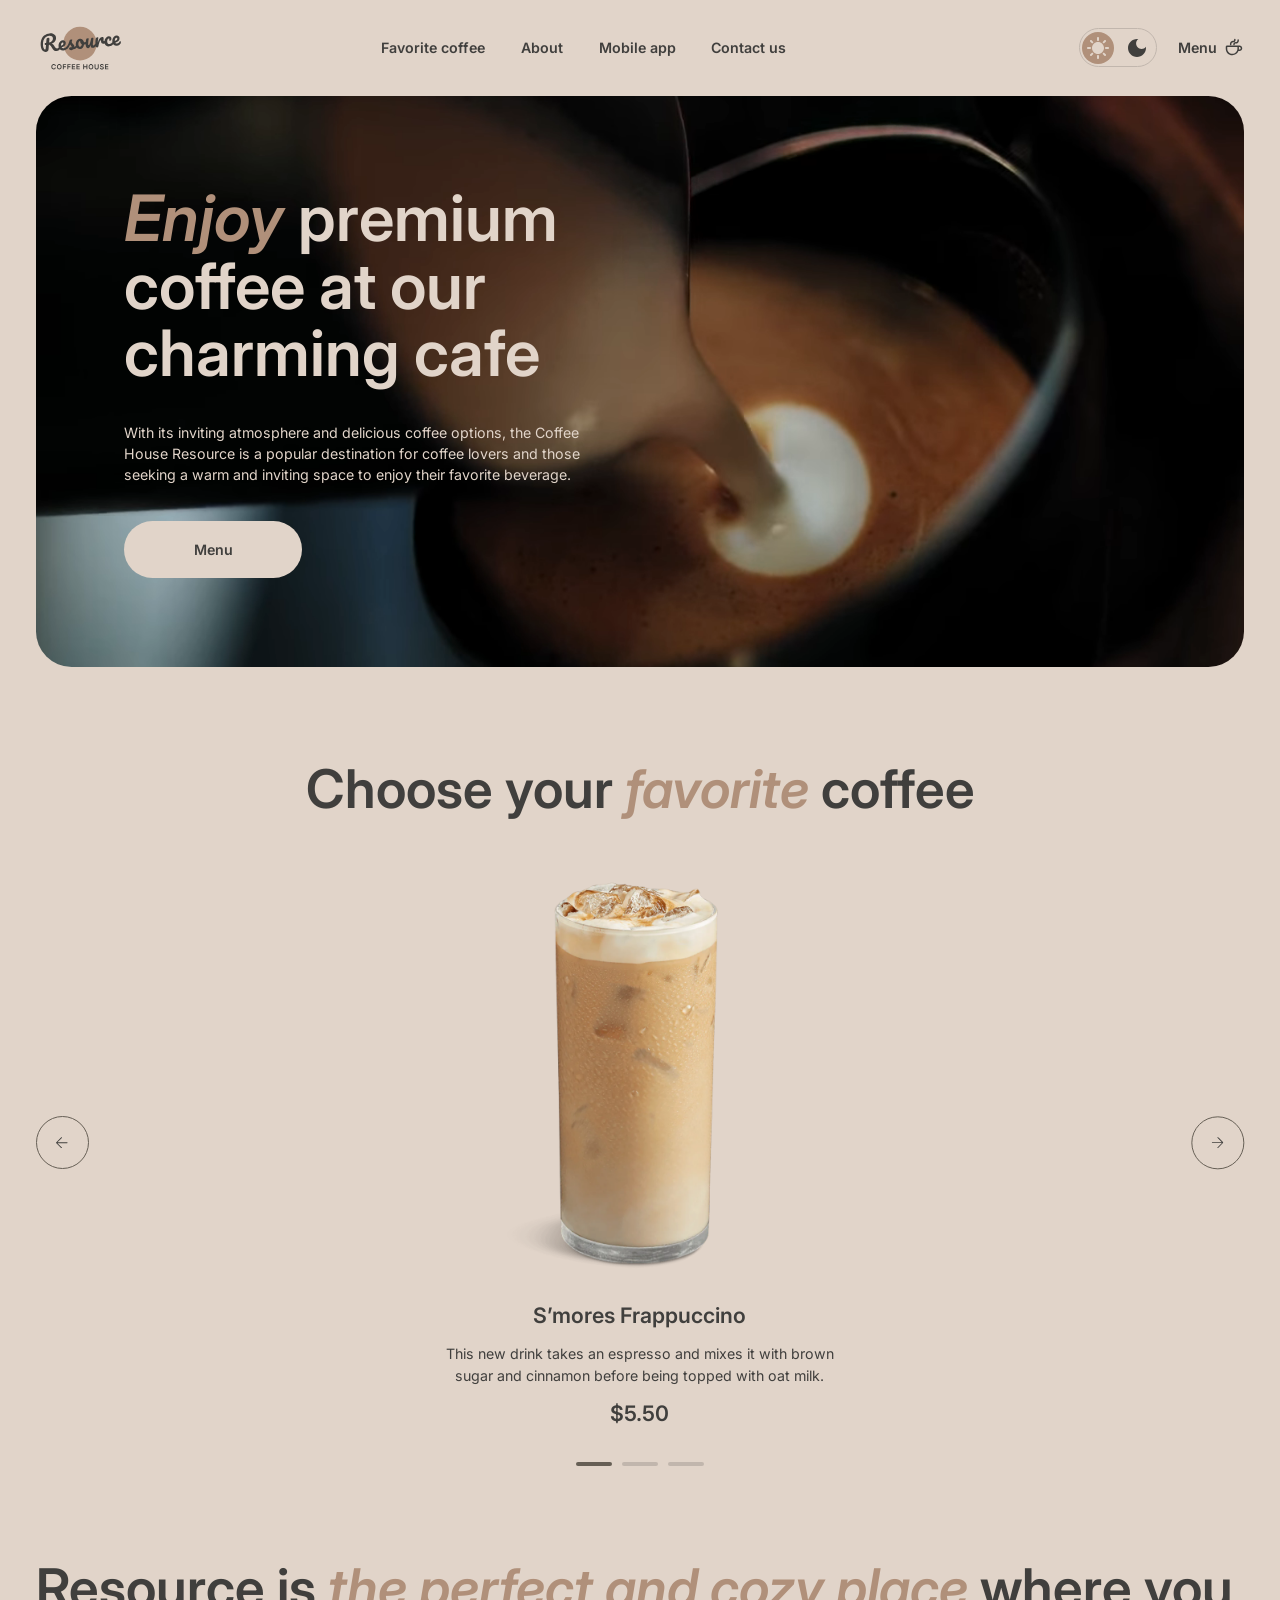
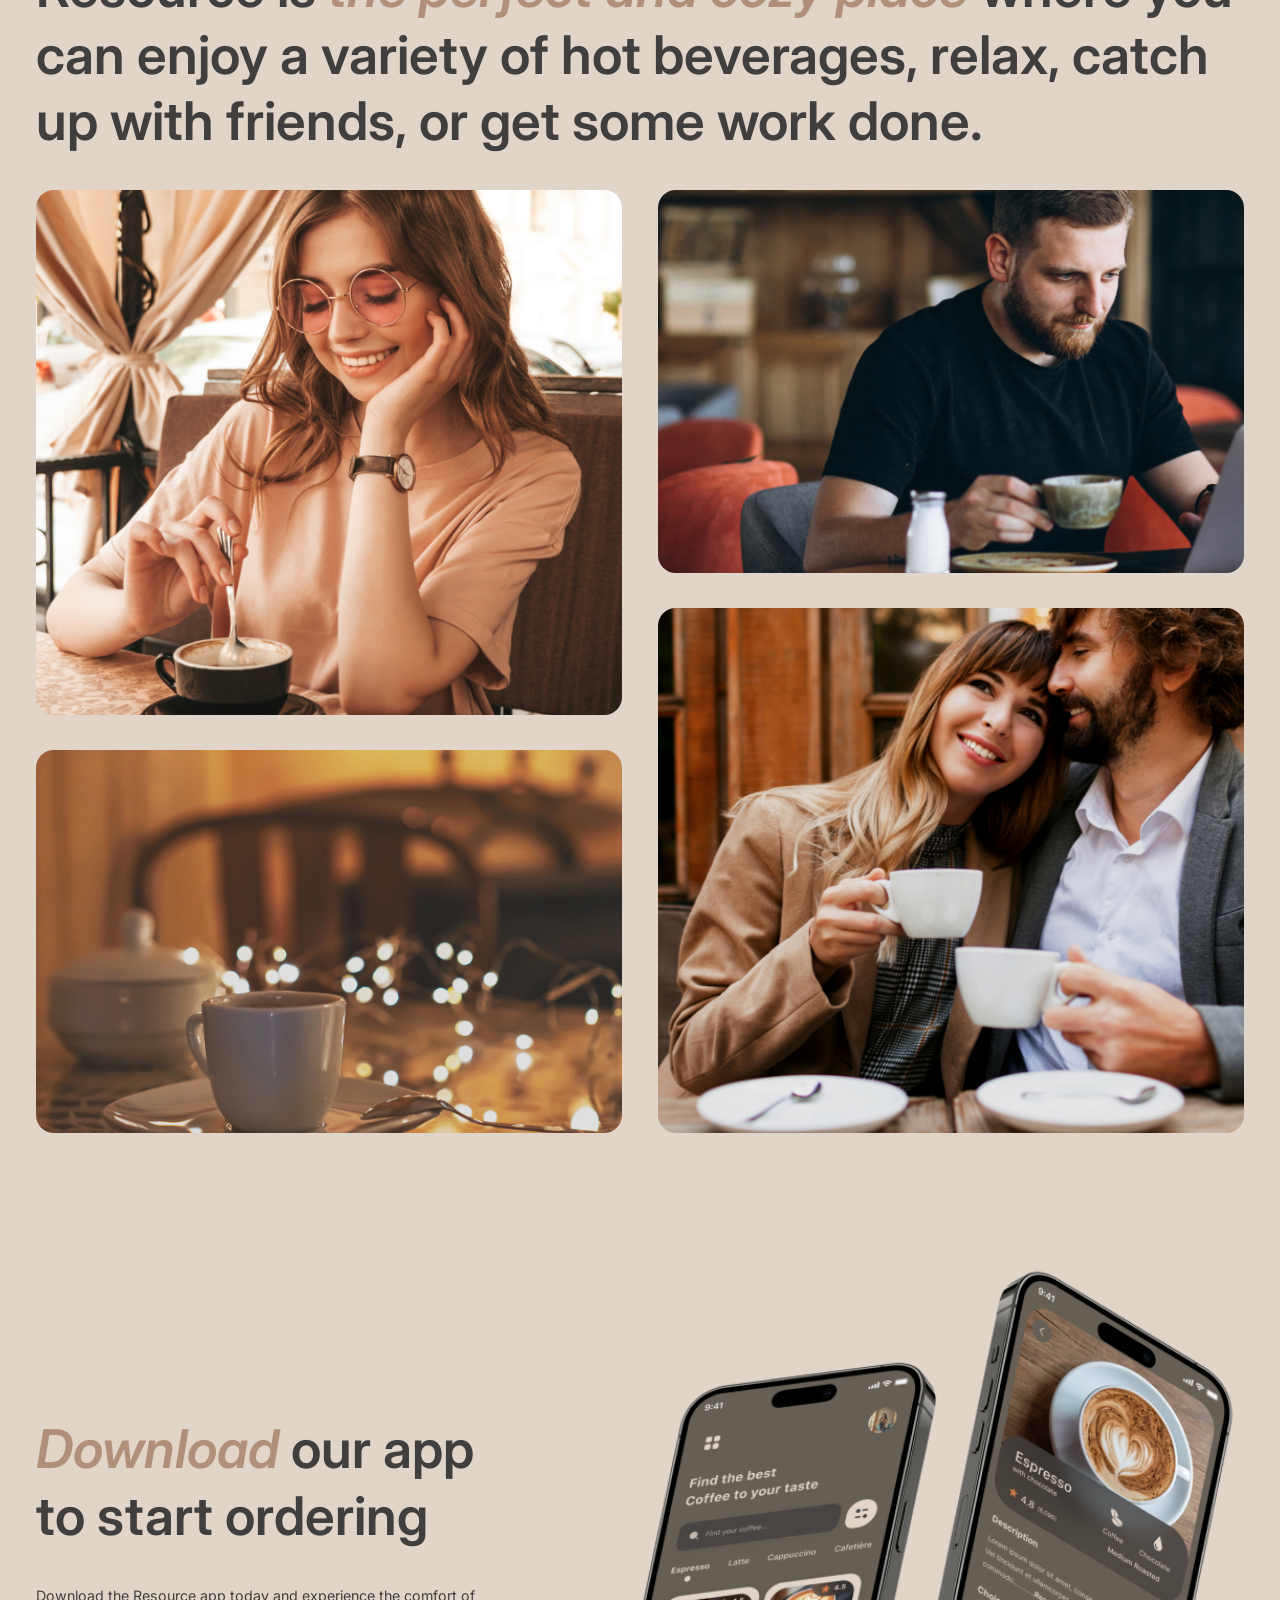
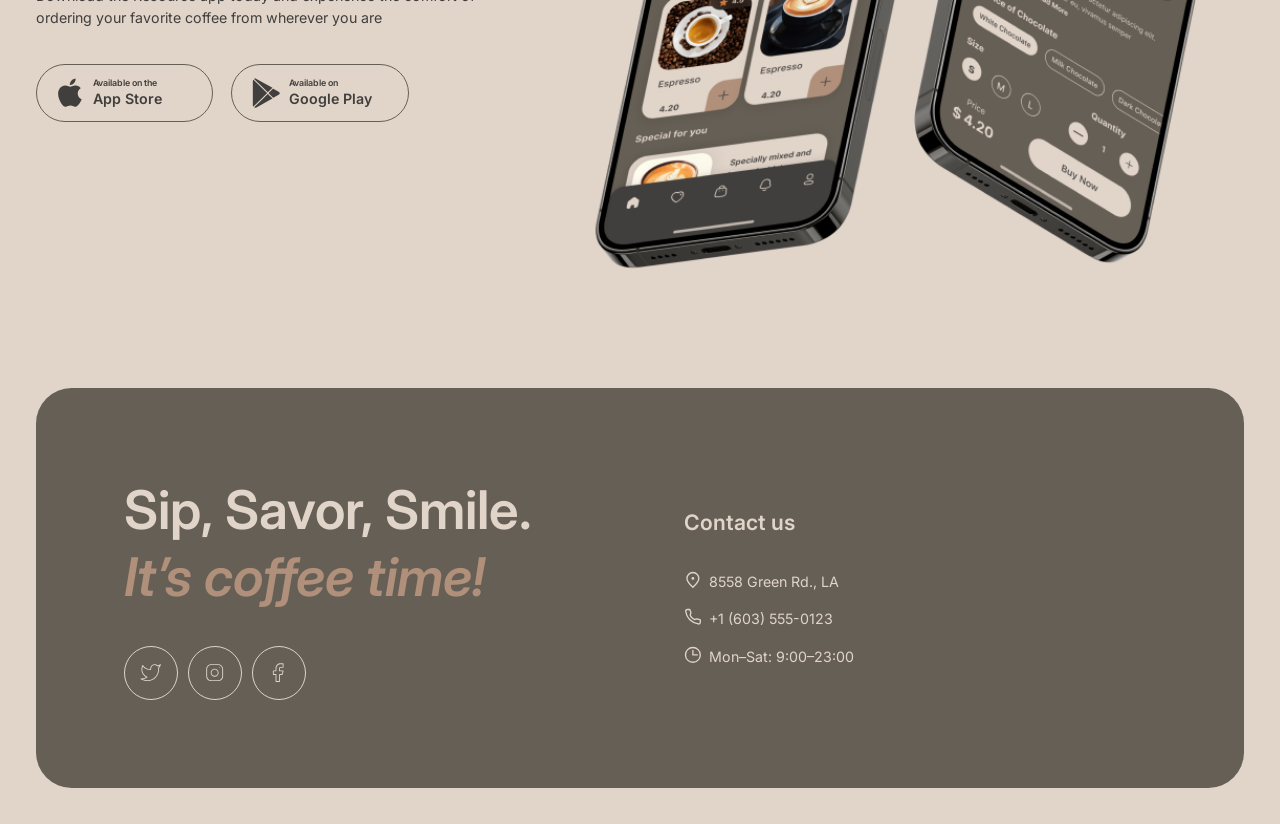
==== commit c4df3ea0: "fix: add links to socials and contacts" ====
--- a/index.html
+++ b/index.html
@@ -169,19 +169,19 @@
     <div class="footer__column">
       <h2>Sip, Savor, Smile.&#10;<span class="accent">It’s coffee time!</span></h2>
       <div class="footer__socials">
-        <a href="#" class="footer__social">
+        <a href="https://x.com" target="_blank" class="footer__social">
           <svg width="100%" style="" viewBox="0 0 24 24" fill="none" xmlns="http://www.w3.org/2000/svg">
           <path d="M14.7042 2.82712C15.6572 2.46345 16.699 2.40179 17.6886 2.64938C18.5666 2.86911 19.3654 3.32363 20.002 3.96091C20.4822 3.78023 21.0843 3.48732 21.6173 3.20602C21.9342 3.03876 22.2174 2.88186 22.421 2.76657C22.5227 2.70898 22.6042 2.66138 22.6602 2.62888C22.6882 2.61264 22.7102 2.60023 22.7247 2.59177C22.7317 2.58765 22.7368 2.58408 22.7403 2.582C22.7419 2.58107 22.7434 2.58054 22.7442 2.58005H22.7452C22.9293 2.47131 23.1628 2.4909 23.3253 2.62985C23.4877 2.76889 23.544 2.9966 23.4649 3.19528H23.464V3.19723C23.4633 3.19877 23.4621 3.20128 23.461 3.20407C23.4588 3.20965 23.4555 3.21812 23.4513 3.22848C23.4428 3.24927 23.43 3.27908 23.4141 3.31735C23.3822 3.39449 23.3363 3.50594 23.2774 3.64157C23.1598 3.91241 22.9918 4.28443 22.7911 4.68942C22.4412 5.3953 21.9617 6.25908 21.4522 6.84079C21.4828 7.06196 21.4993 7.2853 21.5001 7.50876V7.50973C21.5001 13.4345 18.6568 17.7347 14.6104 19.8886C10.576 22.036 5.39518 22.024 0.75692 19.4472C0.554653 19.3347 0.456135 19.0978 0.518638 18.875C0.581144 18.6522 0.788397 18.5017 1.01961 18.5107C3.10299 18.5936 5.1612 18.0884 6.96395 17.0644C5.09785 16.087 3.83004 14.8706 2.99911 13.5586C2.05225 12.0634 1.69162 10.4742 1.62606 9.03317C1.56065 7.59411 1.78865 6.29188 2.03133 5.35348C2.15298 4.88314 2.27973 4.50078 2.37606 4.23434C2.42414 4.10138 2.46494 3.99706 2.49422 3.92477C2.50888 3.88859 2.52003 3.85951 2.5284 3.83981C2.53253 3.83011 2.53675 3.82287 2.53915 3.81735C2.54036 3.81457 2.54133 3.81221 2.54208 3.81052L2.54305 3.80856V3.80759C2.54484 3.80807 2.57077 3.81894 2.96493 3.99411L2.54305 3.80661C2.6162 3.64227 2.77224 3.53024 2.95126 3.51266C3.13052 3.49522 3.30574 3.57524 3.40926 3.72263C4.37219 5.09378 5.65972 6.20566 7.15633 6.95895C8.5076 7.63902 9.99177 8.0068 11.5001 8.04001V7.54001C11.4878 6.52226 11.7877 5.52479 12.3595 4.68259C12.9324 3.83865 13.7512 3.19086 14.7042 2.82712ZM17.4454 3.61911C16.6546 3.42131 15.8222 3.47103 15.0606 3.76169C14.299 4.05239 13.6445 4.56966 13.1866 5.24411C12.7287 5.91864 12.4892 6.71798 12.5001 7.53317V8.54001C12.5001 8.8111 12.2838 9.03298 12.0128 9.04001C10.1731 9.08767 8.34996 8.67989 6.70614 7.85251C5.34111 7.16545 4.13581 6.20577 3.16024 5.03806C3.10825 5.20531 3.05404 5.39489 3.00008 5.60348C2.77402 6.47758 2.56453 7.67636 2.62411 8.98727C2.6836 10.296 3.01071 11.7064 3.84481 13.0234C4.67691 14.3372 6.03322 15.5882 8.20321 16.5527C8.36911 16.6264 8.48198 16.785 8.49813 16.9658C8.51417 17.1464 8.43131 17.3219 8.28133 17.4238C6.70085 18.4966 4.89728 19.174 3.02157 19.417C6.87969 20.9558 10.9231 20.7178 14.1397 19.0058C17.8427 17.0349 20.4996 13.0858 20.5001 7.51169L20.4952 7.32614C20.486 7.14097 20.4636 6.95664 20.4288 6.77438C20.3975 6.61045 20.4506 6.44138 20.5694 6.32419C21.0133 5.88634 21.5012 5.03885 21.8946 4.24509C21.9072 4.21975 21.9185 4.19398 21.9307 4.16891C21.3135 4.48988 20.5692 4.84831 20.004 5.01852C19.8157 5.07514 19.6115 5.01649 19.4825 4.86813C18.9475 4.25301 18.2363 3.817 17.4454 3.61911Z" fill="currentColor"/>
           </svg>
         </a>
-        <a href="#" class="footer__social">
+        <a href="https://www.instagram.com/" target="_blank" class="footer__social">
           <svg width="100%" style="" viewBox="0 0 24 24" fill="none" xmlns="http://www.w3.org/2000/svg">
           <path d="M15.5 12C15.5 10.067 13.933 8.5 12 8.5C10.067 8.5 8.5 10.067 8.5 12C8.5 13.933 10.067 15.5 12 15.5C13.933 15.5 15.5 13.933 15.5 12ZM16.5 12C16.5 14.4853 14.4853 16.5 12 16.5C9.51472 16.5 7.5 14.4853 7.5 12C7.5 9.51472 9.51472 7.5 12 7.5C14.4853 7.5 16.5 9.51472 16.5 12Z" fill="currentColor"/>
           <path d="M20.5 8C20.5 5.51472 18.4853 3.5 16 3.5H8C5.51472 3.5 3.5 5.51472 3.5 8V16C3.5 18.4853 5.51472 20.5 8 20.5H16C18.4853 20.5 20.5 18.4853 20.5 16V8ZM21.5 16C21.5 19.0376 19.0376 21.5 16 21.5H8C4.96243 21.5 2.5 19.0376 2.5 16V8C2.5 4.96243 4.96243 2.5 8 2.5H16C19.0376 2.5 21.5 4.96243 21.5 8V16Z" fill="currentColor"/>
           <path d="M17.1389 6.16411C17.3236 5.95919 17.6398 5.94238 17.8449 6.127C18.0501 6.31164 18.0665 6.62779 17.882 6.83306L17.8723 6.84477C17.6875 7.05003 17.3705 7.06661 17.1652 6.88188C16.9603 6.69724 16.9438 6.38104 17.1281 6.17583L17.1389 6.16411Z" fill="currentColor"/>
           </svg>
         </a>
-        <a href="#" class="footer__social">
+        <a href="https://www.facebook.com/" target="_blank" class="footer__social">
           <svg width="100%" style="" viewBox="0 0 24 24" fill="none" xmlns="http://www.w3.org/2000/svg">
           <path d="M12.5 7C12.5 6.60217 12.6581 6.22076 12.9395 5.93945C13.2208 5.65815 13.6022 5.5 14 5.5H16.5V2.5H14C12.8065 2.5 11.6623 2.97445 10.8184 3.81836C9.97445 4.66227 9.5 5.80653 9.5 7V10C9.5 10.2761 9.27614 10.5 9 10.5H6.5V13.5H9C9.27614 13.5 9.5 13.7239 9.5 14V21.5H12.5V14C12.5 13.7239 12.7239 13.5 13 13.5H15.6094L16.3594 10.5H13C12.7239 10.5 12.5 10.2761 12.5 10V7ZM13.5 9.5H17C17.154 9.5 17.2998 9.57102 17.3945 9.69238C17.4891 9.81364 17.5226 9.9719 17.4854 10.1211L16.4854 14.1211C16.4297 14.3437 16.2294 14.5 16 14.5H13.5V22C13.5 22.2761 13.2761 22.5 13 22.5H9C8.72386 22.5 8.5 22.2761 8.5 22V14.5H6C5.72386 14.5 5.5 14.2761 5.5 14V10C5.5 9.72386 5.72386 9.5 6 9.5H8.5V7C8.5 5.54131 9.07988 4.14278 10.1113 3.11133C11.1428 2.07988 12.5413 1.5 14 1.5H17C17.2761 1.5 17.5 1.72386 17.5 2V6C17.5 6.27614 17.2761 6.5 17 6.5H14C13.8674 6.5 13.7403 6.55272 13.6465 6.64648C13.5527 6.74025 13.5 6.86739 13.5 7V9.5Z" fill="currentColor"/>
           </svg>
@@ -191,7 +191,7 @@
     <div class="footer__column">
       <h3>Contact us</h3>
       <ul class="footer__links">
-        <li><a href="">
+        <li><a href="https://maps.app.goo.gl/jWRmJxJvKjDyXDbYA" target="_blank">
             <svg width="100%" style="" viewBox="0 0 20 20" fill="none" xmlns="http://www.w3.org/2000/svg">
               <path
                 d="M16.6663 8.33329C16.6663 12.0152 9.99967 18.3333 9.99967 18.3333C9.99967 18.3333 3.33301 12.0152 3.33301 8.33329C3.33301 4.65139 6.31778 1.66663 9.99967 1.66663C13.6816 1.66663 16.6663 4.65139 16.6663 8.33329Z"
@@ -201,7 +201,7 @@
                 fill="currentColor" stroke="currentColor" stroke-width="1.5" stroke-linecap="round"
                 stroke-linejoin="round" />
             </svg>8558 Green Rd., LA</a></li>
-        <li><a href="tel:+1 (603) 555-0123" rel="tel">
+        <li><a href="tel:+1 (603) 555-0123" rel="tel" target="_blank">
             <svg width="100%" style="" viewBox="0 0 20 20" fill="none" xmlns="http://www.w3.org/2000/svg">
               <path
                 d="M15.0984 12.2516L11.6665 12.9166C9.34845 11.7531 7.91654 10.4166 7.08321 8.33329L7.72483 4.89154L6.51197 1.66663L3.72946 1.66663C2.60191 1.66663 1.71466 2.59958 1.90108 3.71161C2.29888 6.08454 3.37231 10.0391 6.24987 12.9166C9.27338 15.9401 13.5661 17.3318 16.1378 17.9288C17.299 18.1983 18.3332 17.2908 18.3332 16.0988L18.3332 13.4843L15.0984 12.2516Z"
--- a/common.css
+++ b/common.css
@@ -93,6 +93,10 @@
 
   @media (max-width: 479px) {
     padding: 0 1rem;
+  }
+
+  &:has(nav.active) {
+    overflow: hidden;
   }
 }
 
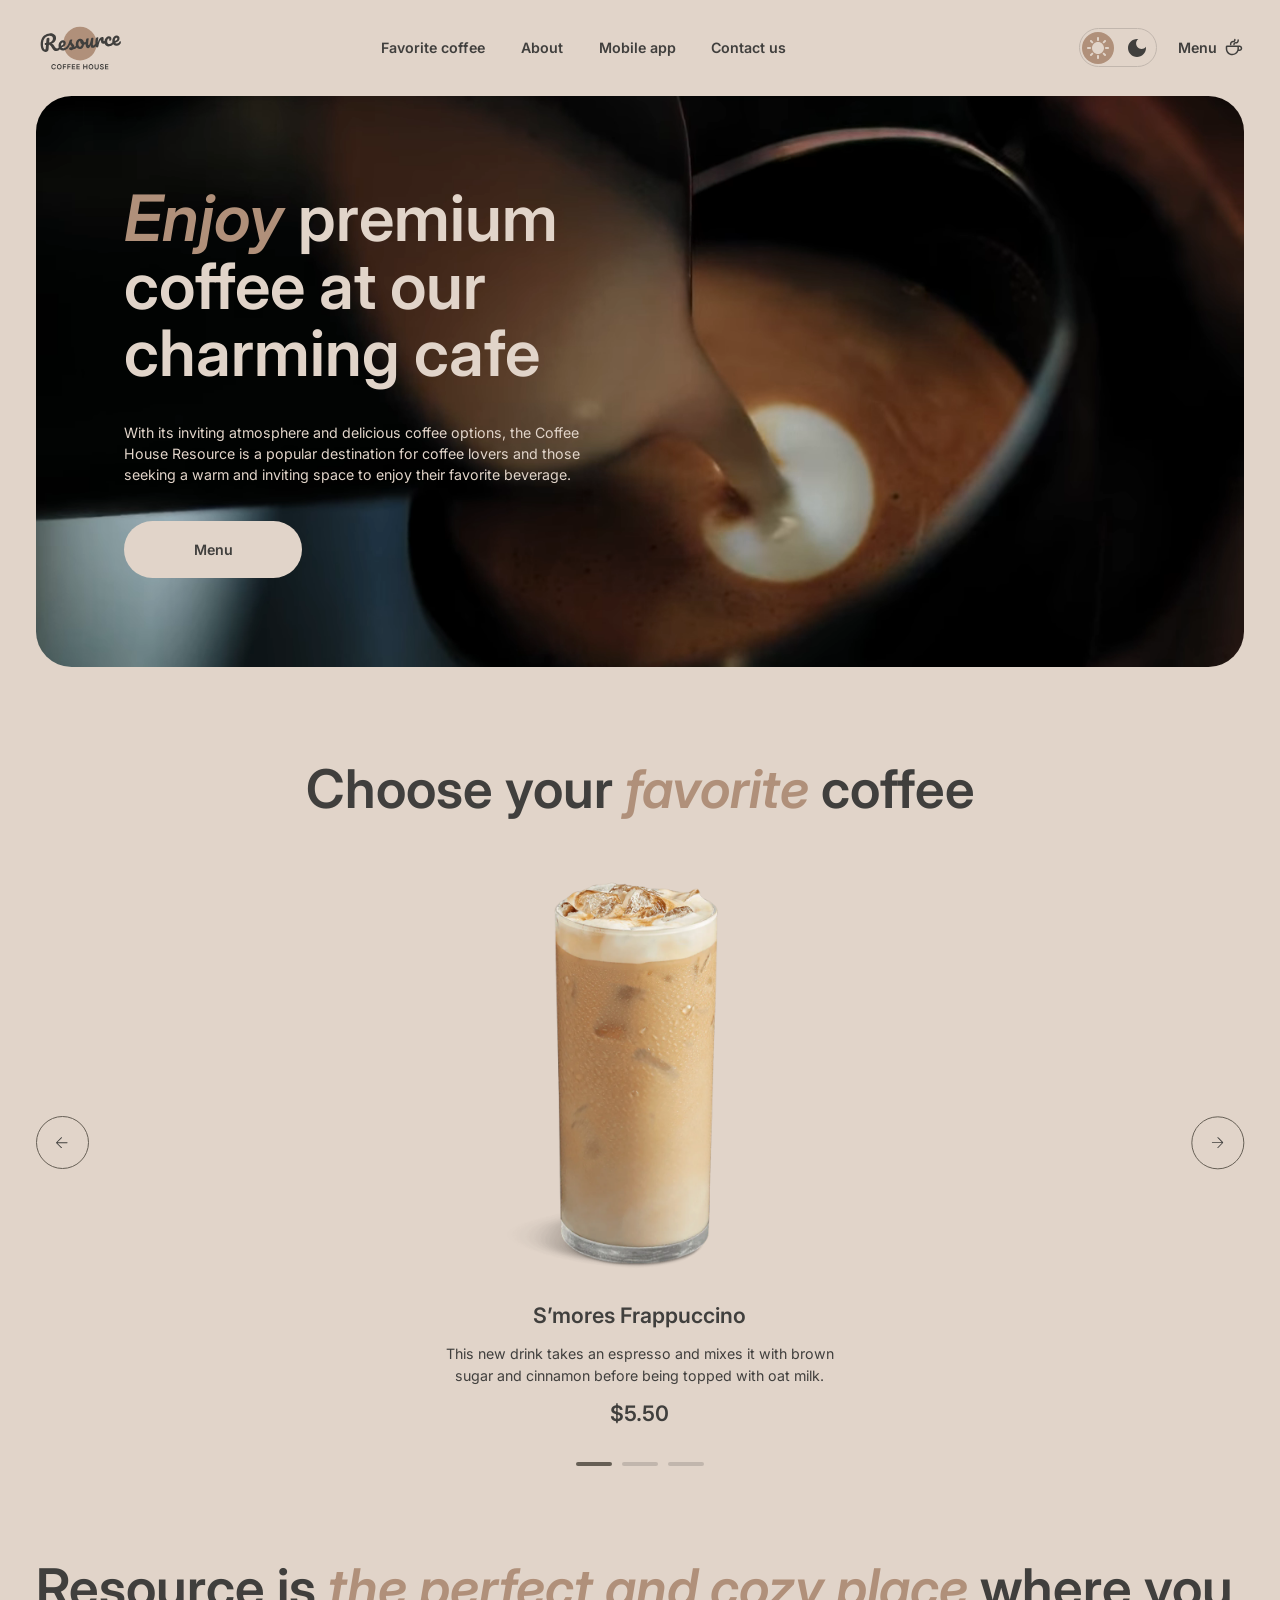
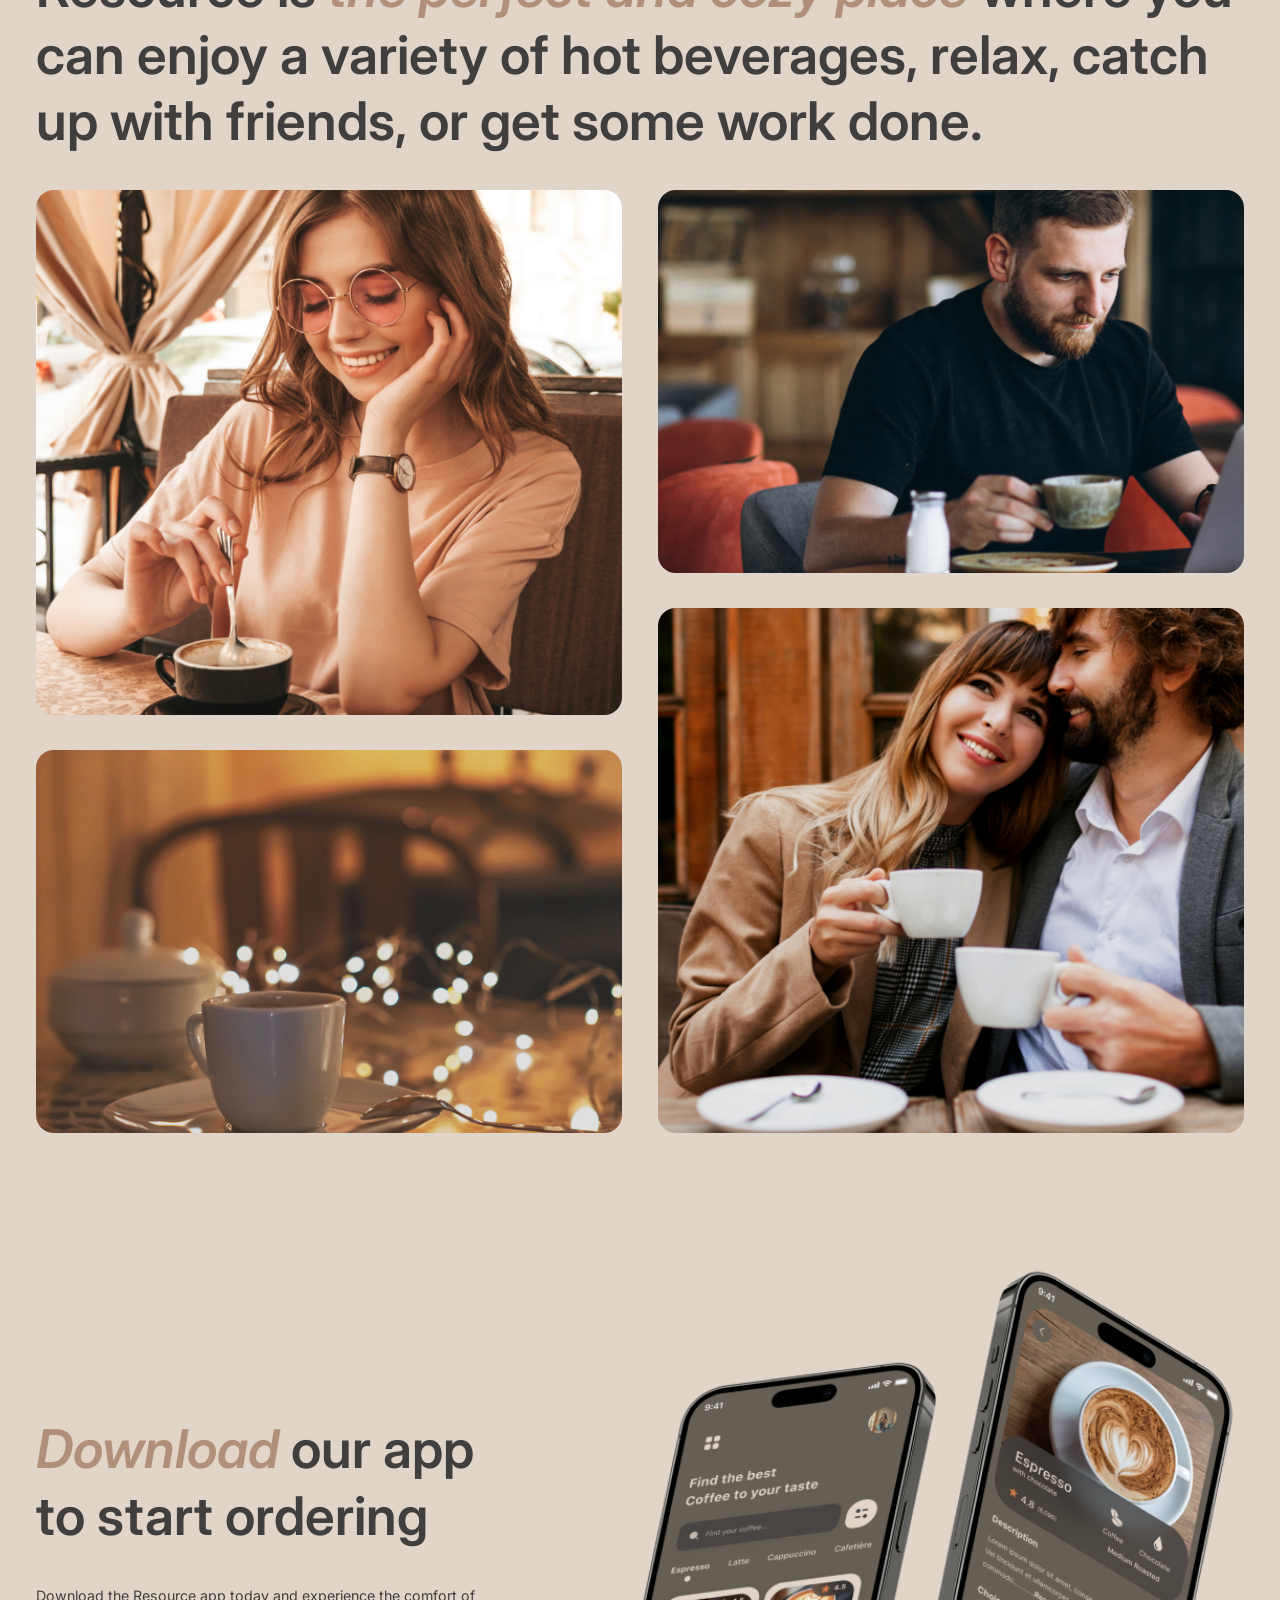
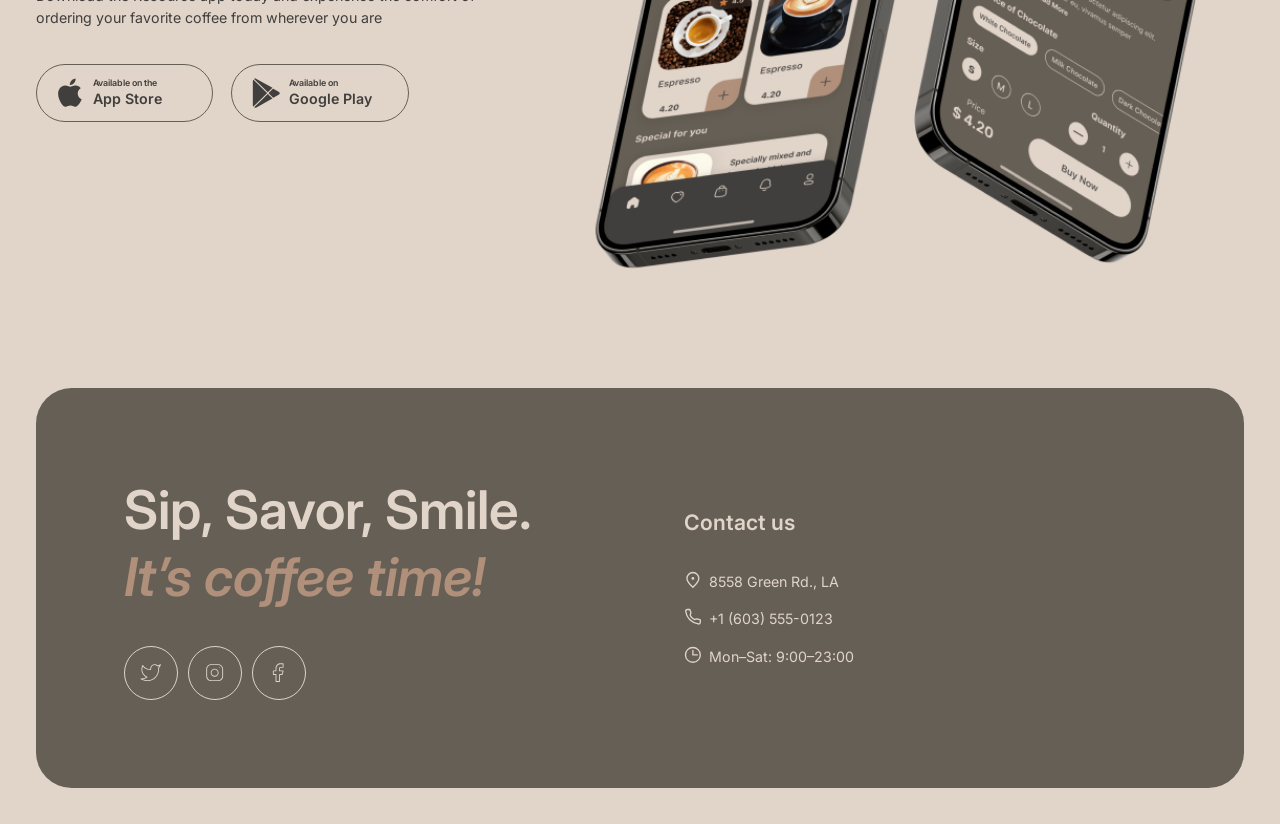
==== commit 66d8f160: "fix: use relative paths instead of absolute" ====
--- a/index.html
+++ b/index.html
@@ -17,14 +17,14 @@
 
 <body>
   <header>
-    <a href="/" class="logo"><img src="/assets/logo.svg" alt="Logo" width="100" height="60"></a>
+    <a href="index.html" class="logo"><img src="assets/logo.svg" alt="Logo" width="100" height="60"></a>
     <nav>
       <ul>
-        <li><a href="/#favs">Favorite coffee</a></li>
-        <li><a href="/#about">About</a></li>
-        <li><a href="/#apps">Mobile app</a></li>
-        <li><a href="/#contacts">Contact us</a></li>
-        <li><a href="/menu.html" class="menu-link is-mobile">
+        <li><a href="index.html#favs">Favorite coffee</a></li>
+        <li><a href="index.html#about">About</a></li>
+        <li><a href="index.html#apps">Mobile app</a></li>
+        <li><a href="index.html#contacts">Contact us</a></li>
+        <li><a href="menu.html" class="menu-link is-mobile">
           Menu <svg width="20" height="20" style="" viewBox="0 0 20 20" fill="none"
               xmlns="http://www.w3.org/2000/svg">
               <path
@@ -50,7 +50,7 @@
             </svg>
           </button>
         </div>
-        <a href="/menu.html" class="menu-link is-desktop">Menu <svg width="20" height="20" style="" viewBox="0 0 20 20" fill="none"
+        <a href="menu.html" class="menu-link is-desktop">Menu <svg width="20" height="20" style="" viewBox="0 0 20 20" fill="none"
             xmlns="http://www.w3.org/2000/svg">
             <path
               d="M15.418 8.41699C16.9827 8.41699 18.2518 9.68534 18.252 11.25C18.2518 12.8146 16.9827 14.084 15.418 14.084H14.457C13.4932 16.5234 11.116 18.2499 8.33398 18.25C4.69822 18.25 1.75018 15.3027 1.75 11.667V9.7666C1.75004 9.02105 2.35503 8.41699 3.10059 8.41699H15.418ZM3.25 11.667C3.25018 14.4743 5.52665 16.75 8.33398 16.75C11.1412 16.7498 13.4168 14.4742 13.417 11.667V9.91699H3.25V11.667ZM14.917 11.667C14.917 11.9783 14.8934 12.2842 14.8516 12.584H15.418C16.1542 12.584 16.7518 11.9862 16.752 11.25C16.7518 10.5138 16.1542 9.91699 15.418 9.91699H14.917V11.667ZM10.835 1.75C11.2492 1.75 11.585 2.08579 11.585 2.5V2.91699C11.5848 4.25153 10.5025 5.33301 9.16797 5.33301C8.20173 5.33318 7.41814 6.11677 7.41797 7.08301V7.5C7.41797 7.91421 7.08218 8.25 6.66797 8.25C6.2539 8.24982 5.91797 7.91411 5.91797 7.5V7.08301C5.91814 5.28834 7.3733 3.83318 9.16797 3.83301C9.67412 3.83301 10.0848 3.4231 10.085 2.91699V2.5C10.085 2.08579 10.4207 1.75 10.835 1.75ZM14.167 2.16699C14.5812 2.16699 14.917 2.50278 14.917 2.91699V3.45312C14.9166 5.18191 13.515 6.58393 11.7861 6.58398C11.3771 6.58398 11.1336 6.7215 10.9902 6.87207C10.8376 7.03241 10.7501 7.25797 10.75 7.5C10.7498 7.91405 10.4141 8.25 10 8.25C9.58606 8.24982 9.2502 7.91394 9.25 7.5C9.25008 6.9091 9.46107 6.30138 9.90332 5.83691C10.3552 5.36249 11.0048 5.08398 11.7861 5.08398C12.6866 5.08393 13.4166 4.35348 13.417 3.45312V2.91699C13.417 2.50278 13.7528 2.16699 14.167 2.16699Z"
@@ -72,13 +72,13 @@
     <h1><span class="accent">Enjoy</span> premium coffee at our charming cafe</h1>
     <p>With its inviting atmosphere and delicious coffee options, the Coffee House Resource is a popular destination for
       coffee lovers and those seeking a warm and inviting space to enjoy their favorite beverage.</p>
-    <a href="/menu.html" class="button-primary">Menu <svg width="100%" style="" viewBox="0 0 17 17" fill="none"
+    <a href="menu.html" class="button-primary">Menu <svg width="100%" style="" viewBox="0 0 17 17" fill="none"
         xmlns="http://www.w3.org/2000/svg">
         <path
           d="M11.667 8.16699H1.5V9.91699C1.50018 12.7242 3.77582 14.9998 6.58301 15C9.39035 15 11.6668 12.7243 11.667 9.91699V8.16699ZM4.16699 5.75V5.33301C4.16717 3.53823 5.62218 2.08301 7.41699 2.08301C7.92299 2.08283 8.33283 1.67299 8.33301 1.16699V0.75C8.33301 0.335895 8.66894 0.000175698 9.08301 0C9.49722 0 9.83301 0.335786 9.83301 0.75V1.16699C9.83283 2.50142 8.75142 3.58283 7.41699 3.58301C6.4506 3.58301 5.66717 4.36666 5.66699 5.33301V5.75C5.66699 6.16411 5.33106 6.49982 4.91699 6.5C4.50278 6.5 4.16699 6.16421 4.16699 5.75ZM7.5 5.75C7.5 5.15892 7.71086 4.55149 8.15332 4.08691C8.60516 3.61249 9.25475 3.33301 10.0361 3.33301C10.9367 3.33278 11.667 2.60276 11.667 1.70215V1.16699C11.667 0.752779 12.0028 0.416992 12.417 0.416992C12.8311 0.417168 13.167 0.752887 13.167 1.16699V1.70215C13.167 3.43119 11.7651 4.83278 10.0361 4.83301C9.62707 4.83301 9.38266 4.97053 9.23926 5.12109C9.08648 5.28151 9 5.50775 9 5.75C9 6.16421 8.66421 6.5 8.25 6.5C7.83579 6.5 7.5 6.16421 7.5 5.75ZM13.167 9.91699C13.167 10.2279 13.1433 10.5336 13.1016 10.833H13.667C14.4032 10.8328 15 10.2363 15 9.5C15 8.76373 14.4032 8.16717 13.667 8.16699H13.167V9.91699ZM16.5 9.5C16.5 11.0647 15.2316 12.3328 13.667 12.333H12.707C11.7434 14.773 9.36555 16.5 6.58301 16.5C2.94739 16.4998 0.000176257 13.5526 0 9.91699V8.0166C3.52978e-05 7.27118 0.604228 6.6672 1.34961 6.66699H13.667C15.2316 6.66717 16.5 7.9353 16.5 9.5Z"
           fill="currentColor" />
       </svg></a>
-    <video src="/assets/bg-video.webm" class="hero-video" poster="/assets/img-hero.jpg" autoplay loop muted
+    <video src="assets/bg-video.webm" class="hero-video" poster="assets/img-hero.jpg" autoplay loop muted
       playsinline></video>
   </section>
 
@@ -91,7 +91,7 @@
         </svg>
       </button>
       <div class="slider__slide">
-        <img src="/assets/slider/coffee-slider-1.png" class="slide__image" alt="S’mores Frappuccino" width="480"
+        <img src="assets/slider/coffee-slider-1.png" class="slide__image" alt="S’mores Frappuccino" width="480"
           height="480">
         <div class="slide__content">
           <h3 class="slide__title">S’mores Frappuccino</h3>
@@ -117,10 +117,10 @@
     <h2>Resource is <span class="accent">the perfect and cozy place</span> where you can enjoy a variety of hot
       beverages, relax, catch up with friends, or get some work done.</h2>
     <div class="gallery">
-      <div class="image-wrapper main"><img src="/assets/gallery/about-1.jpg" alt="" width="660" height="590"></div>
-      <div class="image-wrapper secondary"><img src="/assets/gallery/about-2.jpg" alt="" width="660" height="430"></div>
-      <div class="image-wrapper secondary"><img src="/assets/gallery/about-3.jpg" alt="" width="660" height="430"></div>
-      <div class="image-wrapper main"><img src="/assets/gallery/about-4.jpg" alt="" width="660" height="590"></div>
+      <div class="image-wrapper main"><img src="assets/gallery/about-1.jpg" alt="" width="660" height="590"></div>
+      <div class="image-wrapper secondary"><img src="assets/gallery/about-2.jpg" alt="" width="660" height="430"></div>
+      <div class="image-wrapper secondary"><img src="assets/gallery/about-3.jpg" alt="" width="660" height="430"></div>
+      <div class="image-wrapper main"><img src="assets/gallery/about-4.jpg" alt="" width="660" height="590"></div>
     </div>
   </section>
 
@@ -162,7 +162,7 @@
         </a>
       </div>
     </div>
-    <img src="/assets/phones.png" alt="Phones" width="630" height="630">
+    <img src="assets/phones.png" alt="Phones" width="630" height="630">
   </section>
 
   <footer class="footer" id="contacts">
@@ -226,7 +226,7 @@
       </ul>
     </div>
   </footer>
-  <script src="/script.js"></script>
+  <script src="script.js"></script>
 </body>
 
 </html>
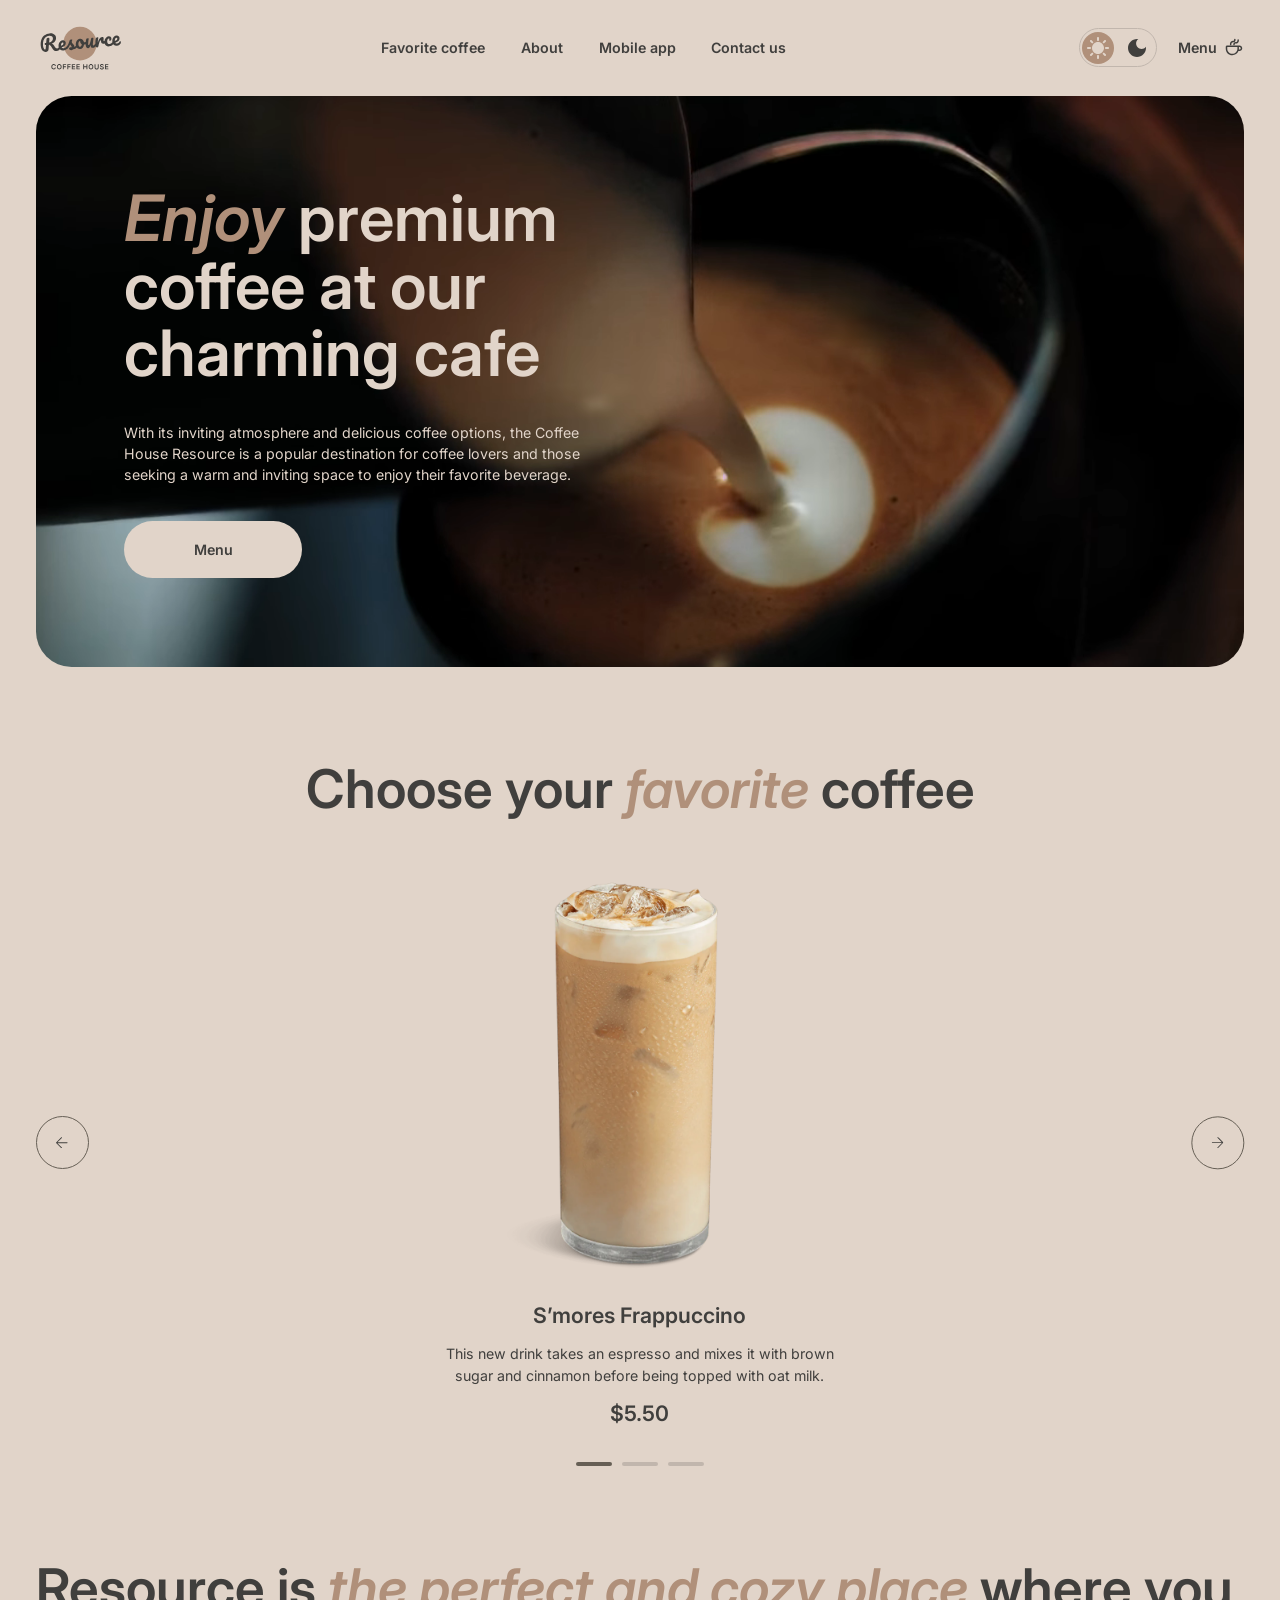
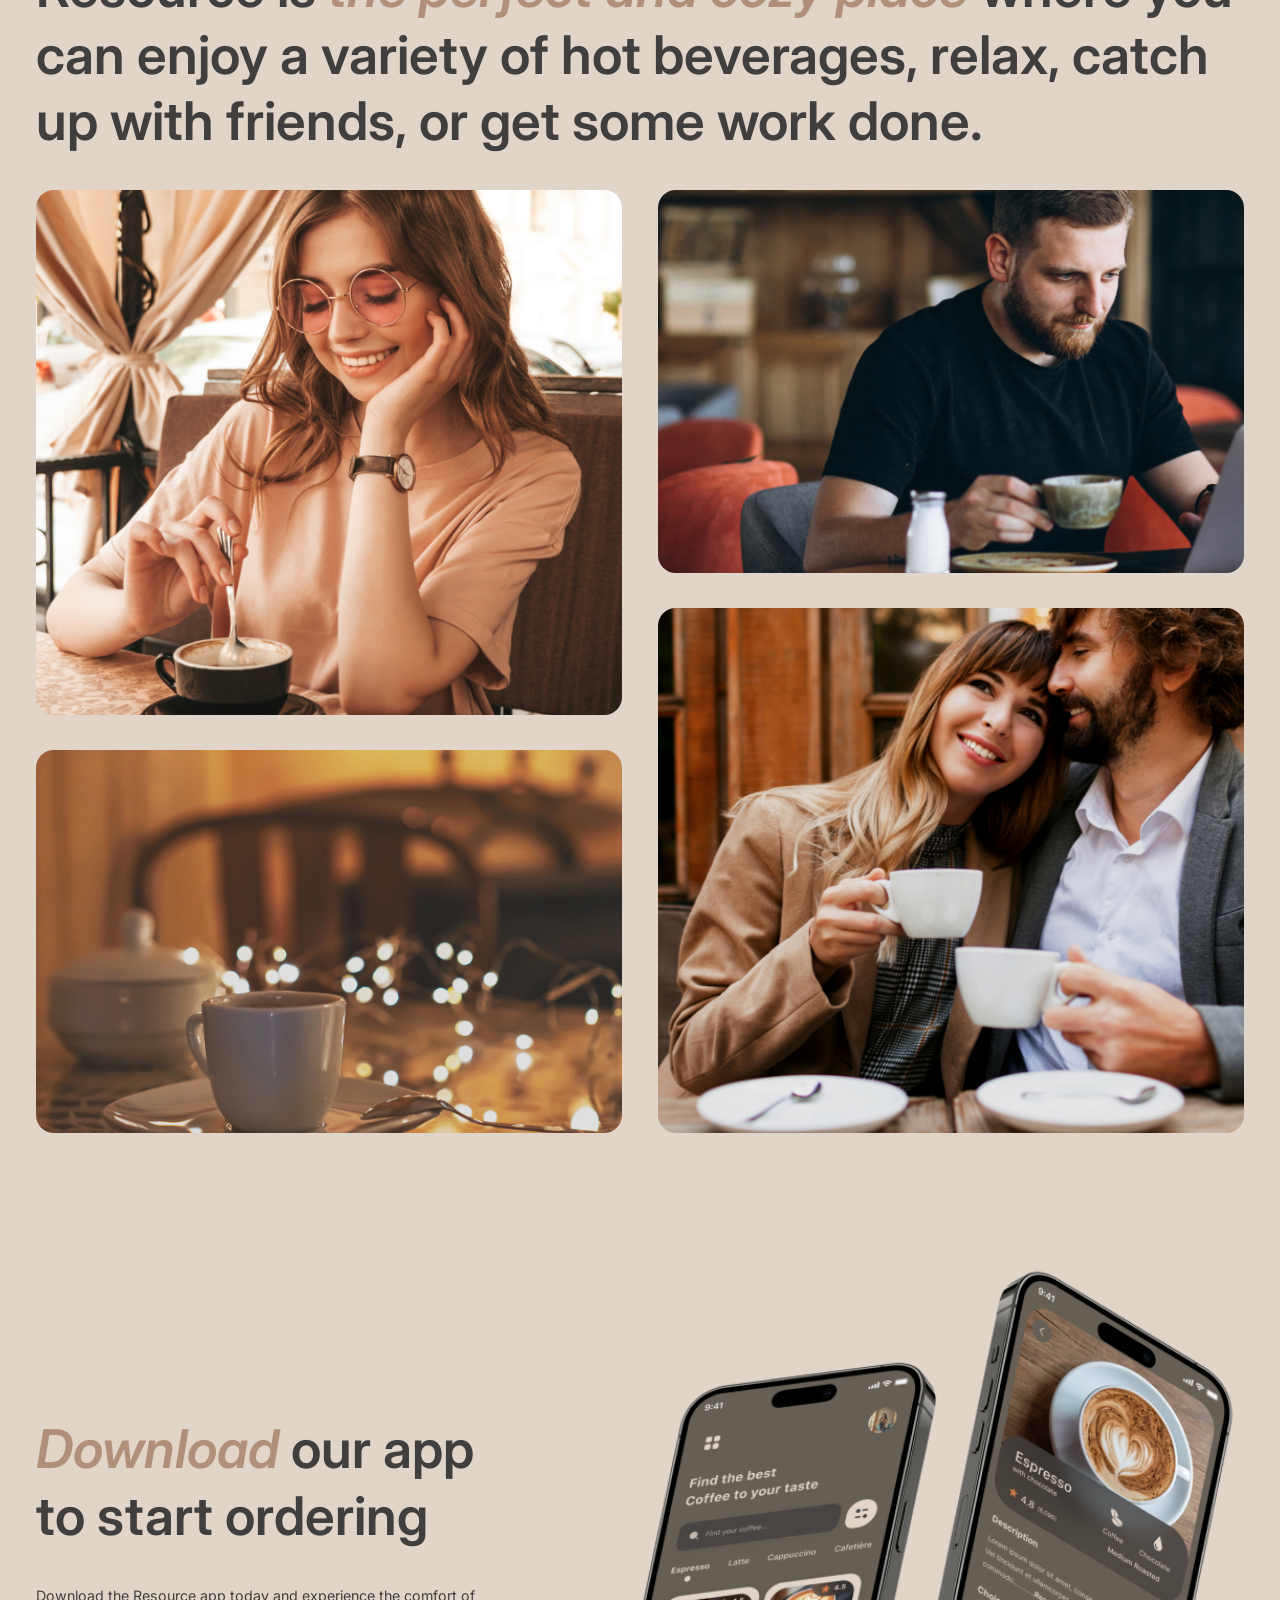
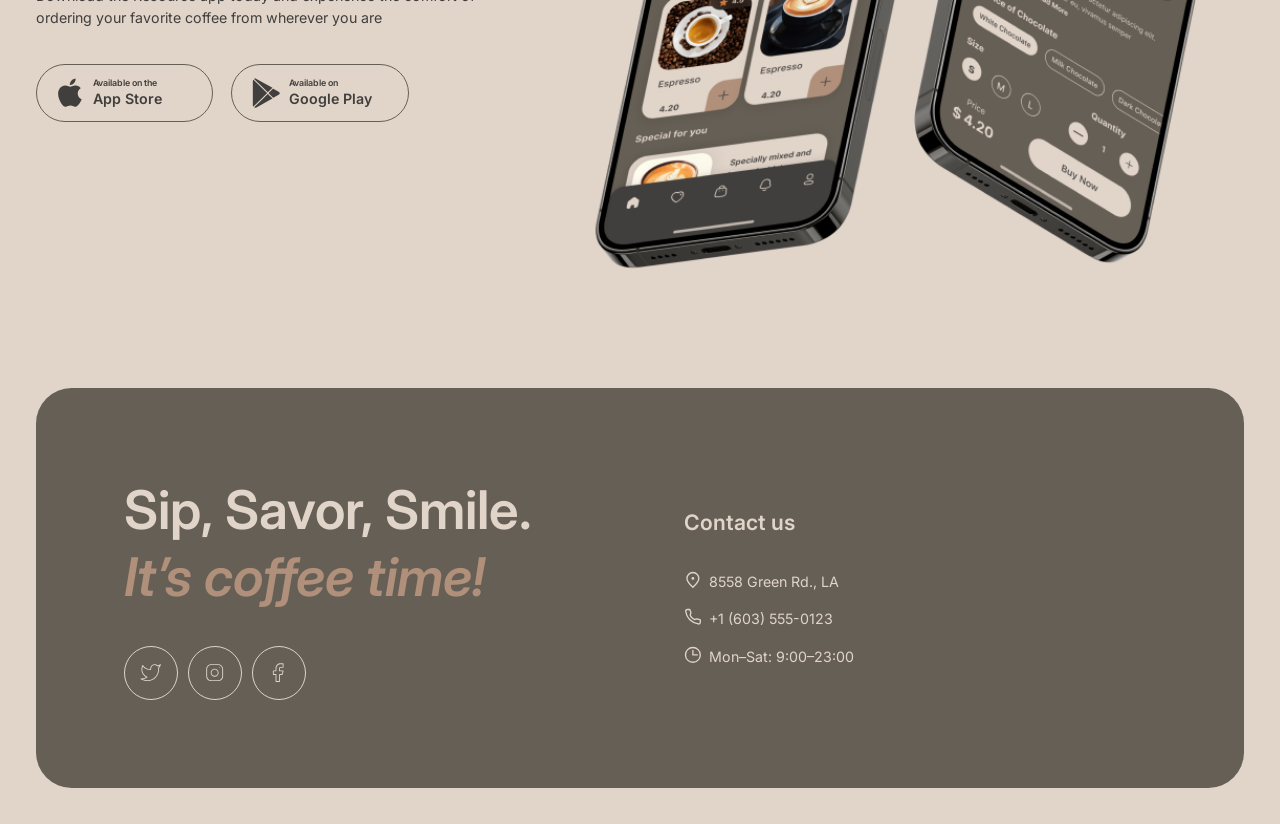
==== commit c84269b8: "fix: correct tel link URI format" ====
--- a/index.html
+++ b/index.html
@@ -4,7 +4,7 @@
 <head>
   <meta charset="UTF-8">
   <meta name="viewport" content="width=device-width, initial-scale=1.0">
-  <link rel="icon" href="favicon.svg" />
+  <link rel="icon" href="favicon.svg">
   <link rel="preconnect" href="https://fonts.googleapis.com">
   <link rel="preconnect" href="https://fonts.gstatic.com" crossorigin>
   <link
@@ -201,7 +201,7 @@
                 fill="currentColor" stroke="currentColor" stroke-width="1.5" stroke-linecap="round"
                 stroke-linejoin="round" />
             </svg>8558 Green Rd., LA</a></li>
-        <li><a href="tel:+1 (603) 555-0123" rel="tel" target="_blank">
+        <li><a href="tel:+16035550123" rel="tel" target="_blank">
             <svg width="100%" style="" viewBox="0 0 20 20" fill="none" xmlns="http://www.w3.org/2000/svg">
               <path
                 d="M15.0984 12.2516L11.6665 12.9166C9.34845 11.7531 7.91654 10.4166 7.08321 8.33329L7.72483 4.89154L6.51197 1.66663L3.72946 1.66663C2.60191 1.66663 1.71466 2.59958 1.90108 3.71161C2.29888 6.08454 3.37231 10.0391 6.24987 12.9166C9.27338 15.9401 13.5661 17.3318 16.1378 17.9288C17.299 18.1983 18.3332 17.2908 18.3332 16.0988L18.3332 13.4843L15.0984 12.2516Z"
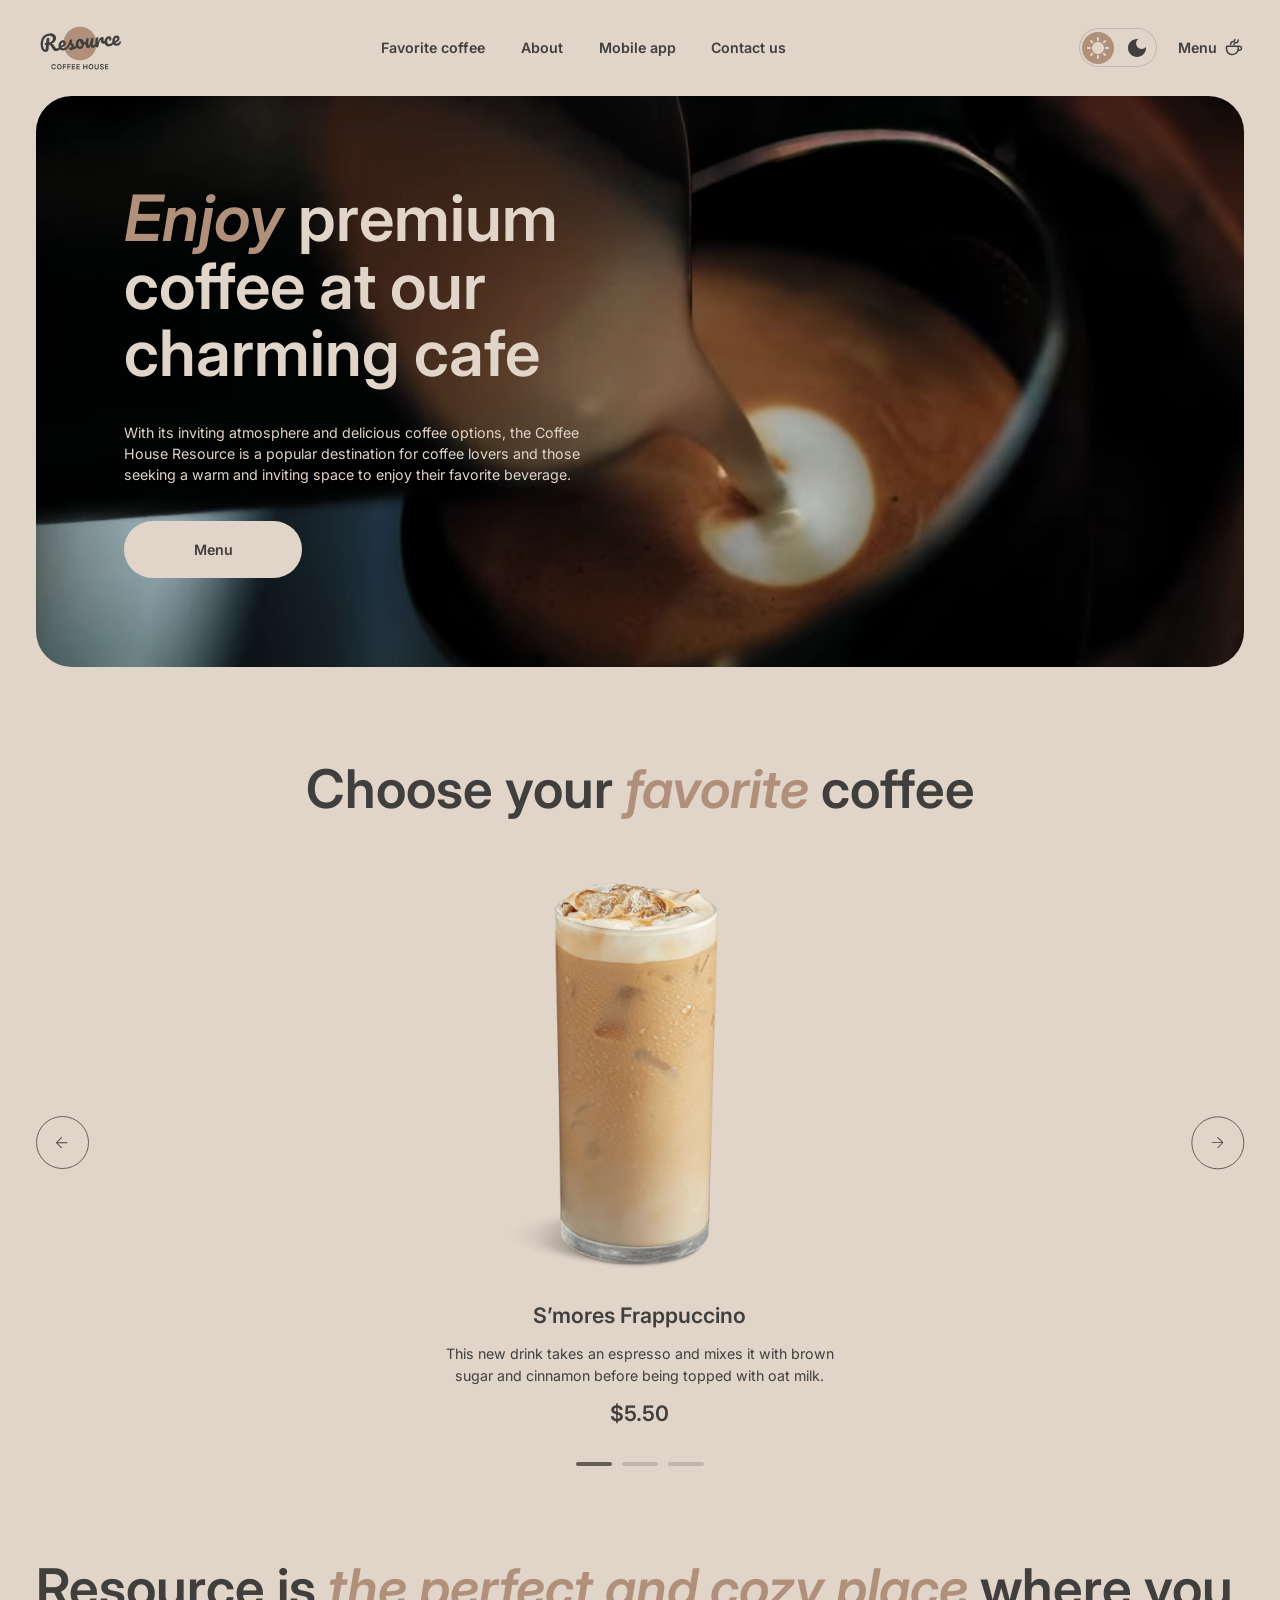
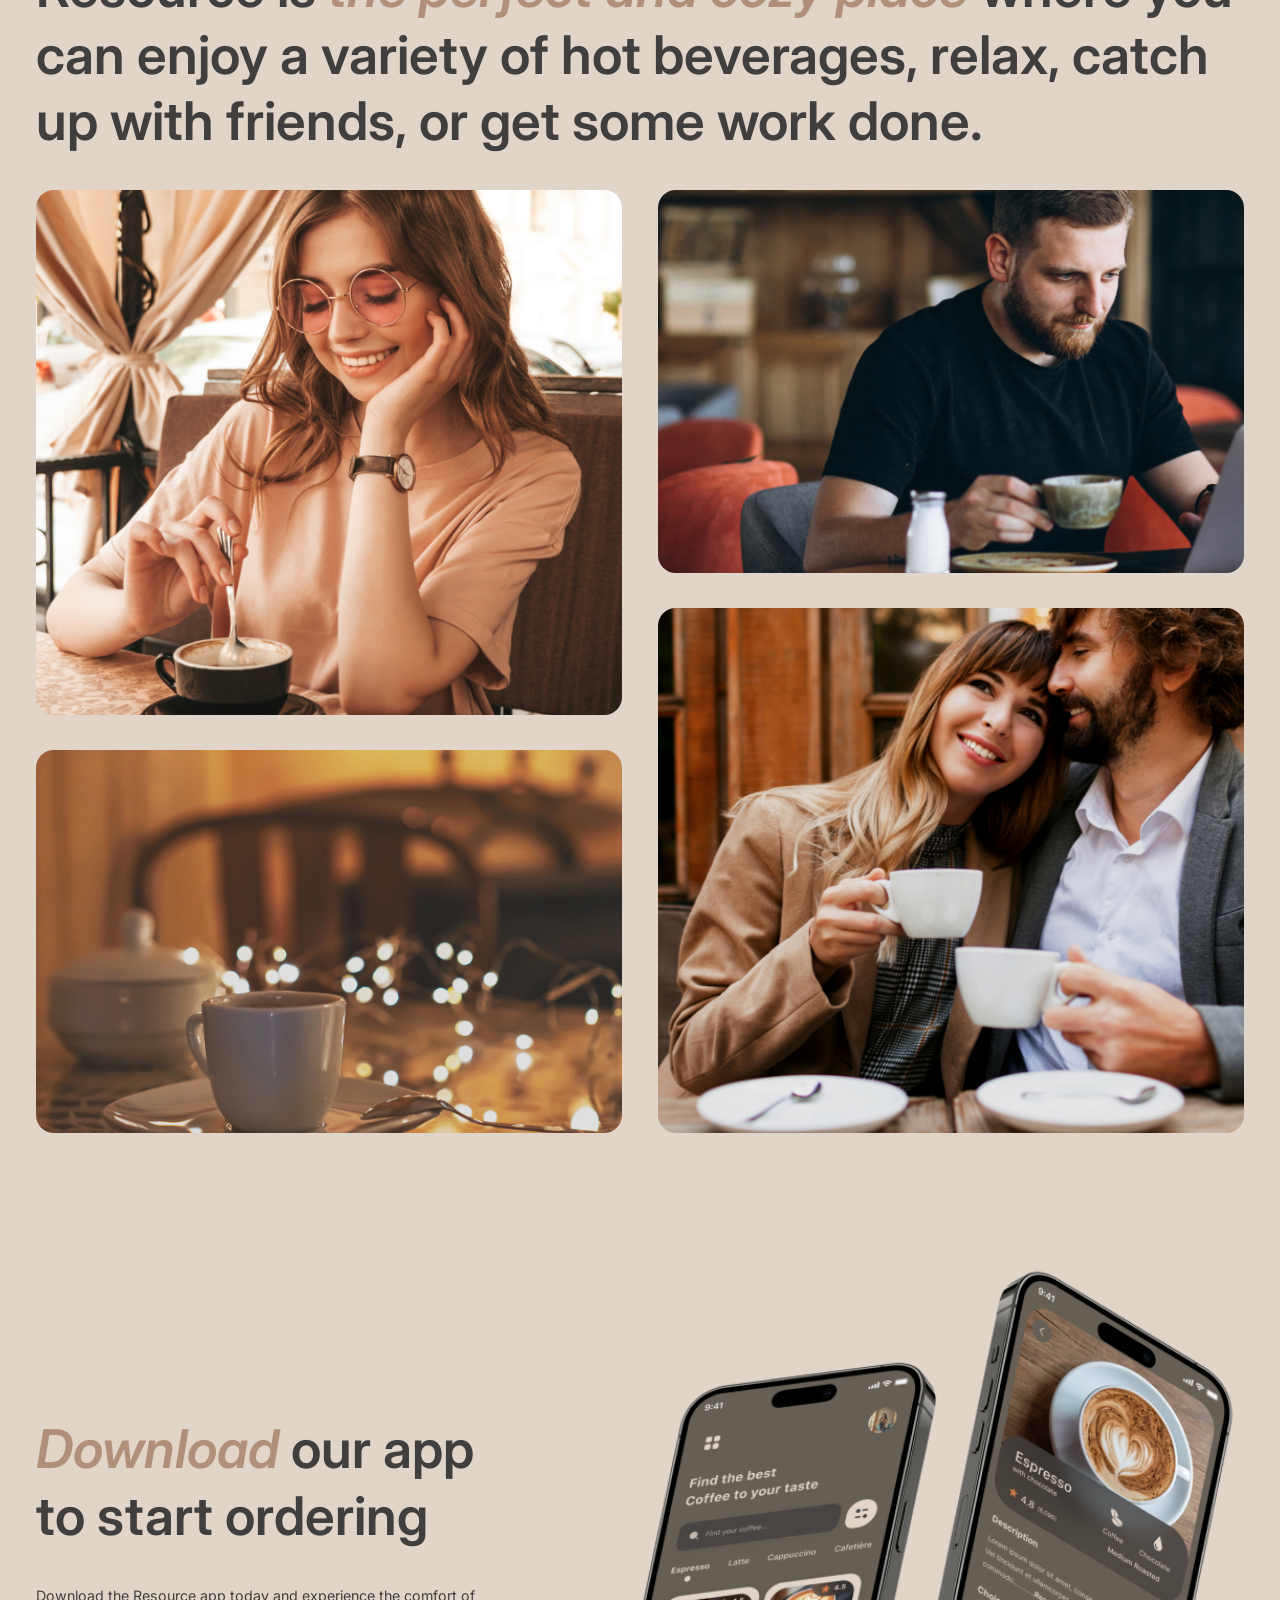
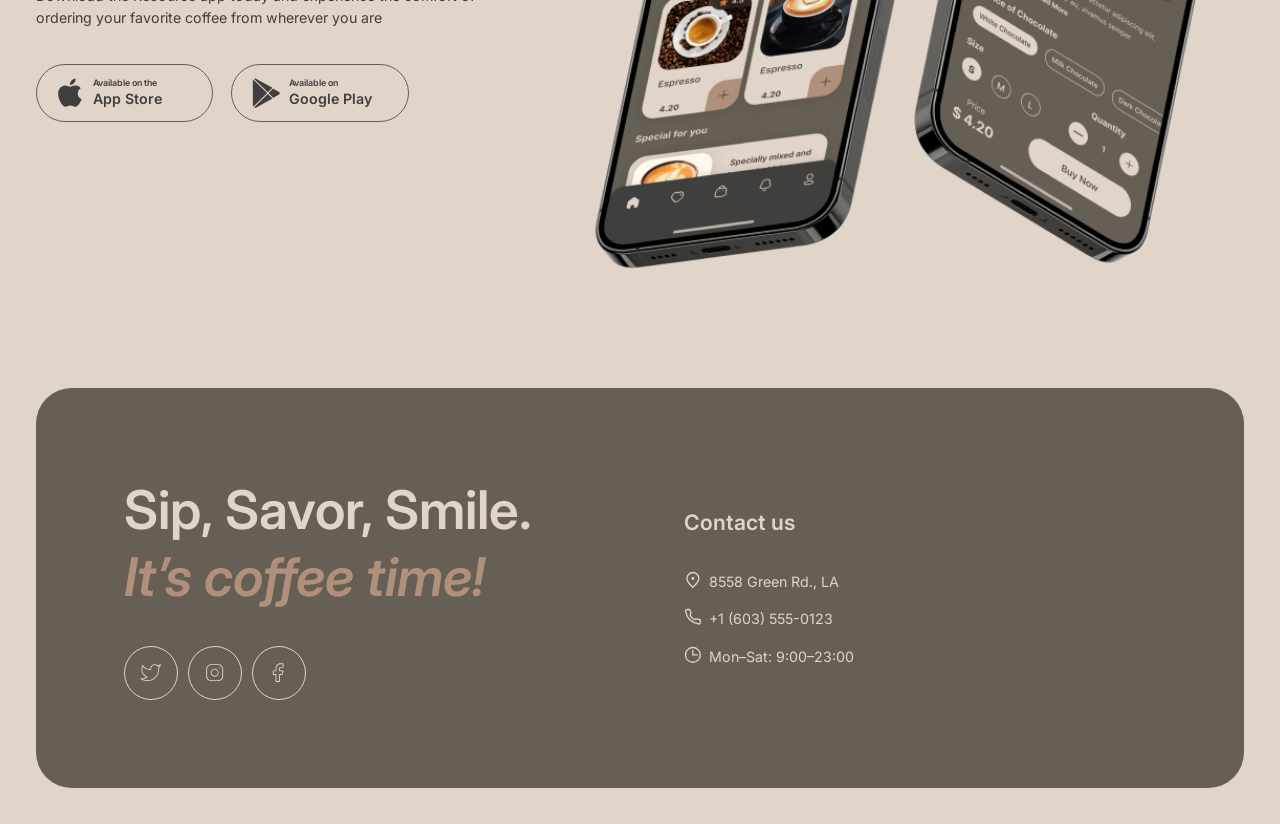
==== commit de4a3c5d: "refactor: move assets into css, js, and data dirs" ====
--- a/index.html
+++ b/index.html
@@ -11,8 +11,8 @@
     href="https://fonts.googleapis.com/css2?family=Inter:ital,opsz,wght@0,14..32,100..900;1,14..32,100..900&display=swap"
     rel="stylesheet">
   <title>Coffee house</title>
-  <link rel="stylesheet" href="common.css">
-  <link rel="stylesheet" href="main.css">
+  <link rel="stylesheet" href="assets/css/common.css">
+  <link rel="stylesheet" href="assets/css/main.css">
 </head>
 
 <body>
@@ -226,7 +226,7 @@
       </ul>
     </div>
   </footer>
-  <script src="script.js"></script>
+  <script src="assets/js/script.js"></script>
 </body>
 
 </html>
--- a/assets/css/common.css
+++ b/assets/css/common.css
@@ -0,0 +1,473 @@
+/* FLUID RESPONSIVE */
+:root {
+  --font-from-0: 0;
+  --font-to-0: 16;
+  --vw-from-0: calc(1 / 100);
+  --vw-to-0: calc(379 / 100);
+  --coefficient-0: calc((var(--font-to-0) - var(--font-from-0)) / (var(--vw-to-0) - var(--vw-from-0)));
+  --base-0: calc((var(--font-from-0) - var(--vw-from-0) * var(--coefficient-0)) / 16);
+
+  --font-from-1: 16;
+  --font-to-1: 20.168;
+  --vw-from-1: calc(379 / 100);
+  --vw-to-1: calc(479 / 100);
+  --coefficient-1: calc((var(--font-to-1) - var(--font-from-1)) / (var(--vw-to-1) - var(--vw-from-1)));
+  --base-1: calc((var(--font-from-1) - var(--vw-from-1) * var(--coefficient-1)) / 16);
+
+  --font-from-2: 10;
+  --font-to-2: 16;
+  --vw-from-2: calc(479 / 100);
+  --vw-to-2: calc(768 / 100);
+  --coefficient-2: calc((var(--font-to-2) - var(--font-from-2)) / (var(--vw-to-2) - var(--vw-from-2)));
+  --base-2: calc((var(--font-from-2) - var(--vw-from-2) * var(--coefficient-2)) / 16);
+
+  --font-from-3: 8.544;
+  --font-to-3: 16;
+  --vw-from-3: calc(768 / 100);
+  --vw-to-3: calc(1440 / 100);
+  --coefficient-3: calc((var(--font-to-3) - var(--font-from-3)) / (var(--vw-to-3) - var(--vw-from-3)));
+  --base-3: calc((var(--font-from-3) - var(--vw-from-3) * var(--coefficient-3)) / 16);
+
+  --font-size-4: 1;
+}
+
+html { font-size: calc(var(--font-size-4) * 1rem); }
+@media screen and (max-width:1440px) { html { font-size: calc(var(--base-3) * 1rem + var(--coefficient-3) * 1vw); } }
+@media screen and (max-width:768px) { html { font-size: calc(var(--base-2) * 1rem + var(--coefficient-2) * 1vw); } }
+@media screen and (max-width:479px) { html { font-size: calc(var(--base-1) * 1rem + var(--coefficient-1) * 1vw); } }
+@media screen and (max-width:379px) { html { font-size: calc(var(--base-0) * 1rem + var(--coefficient-0) * 1vw); } }
+
+/* VARS */
+:root {
+  --color-text-primary: #403F3D;
+  --color-text-inverse: #E1D4C9;
+  --color-text-accent: #B0907A;
+  --color-bg-page: #E1D4C9;
+  --color-bg-container: #665F55;
+  --color-bg-overlay: #403F3DCC;
+  --color-border-primary: #C1B6AD;
+  --color-border-inverse: #665F55;
+}
+
+:root:has(body.dark-mode) {
+  --color-text-primary: #E1D4C9;
+  --color-text-inverse: #E1D4C9;
+  --color-text-accent: #B0907A;
+  --color-bg-page: #292826;
+  --color-bg-container: #403F3D;
+  --color-bg-overlay: #292826CC;
+  --color-border-primary: #665F55;
+  --color-border-inverse: #C1B6AD;
+}
+
+/* Reset */
+*,
+*::before,
+*::after {
+  box-sizing: border-box;
+  scroll-behavior: smooth;
+}
+
+*:not(dialog) {
+  margin: 0;
+}
+
+html {
+  -moz-text-size-adjust: none;
+  -webkit-text-size-adjust: none;
+  text-size-adjust: none;
+}
+
+body {
+  min-height: 100vh;
+  line-height: 1.5;
+  font-family: "Inter", sans-serif;
+  font-optical-sizing: auto;
+  font-weight: 400;
+  font-style: normal;
+  color: var(--color-text-primary);
+  background-color: var(--color-bg-page);
+  margin: 0;
+  transition: all 0.3s ease;
+  padding: 0 2.5rem;
+
+  @media (max-width: 479px) {
+    padding: 0 1rem;
+  }
+
+  &:has(nav.active), &:has(dialog:modal) {
+    overflow: hidden;
+  }
+  /*&:has(dialog:modal) {
+    overflow: hidden;
+  }*/
+}
+
+a:not([class]) {
+  text-decoration-skip-ink: auto;
+  color: currentColor;
+}
+
+img,
+picture {
+  max-width: 100%;
+  display: block;
+}
+
+input, button,
+textarea, select {
+  font-family: inherit;
+  font-size: inherit;
+}
+
+h1 {
+  font-size: 4.5rem;
+  line-height: 1.05;
+  font-weight: 600;
+
+  @media (max-width: 479px) {
+    font-size: 2.625rem;
+  }
+}
+
+h2 {
+  font-size: 3.75rem;
+  line-height: 1.25;
+  font-weight: 600;
+
+  @media (max-width: 479px) {
+    font-size: 2rem;
+  }
+}
+
+h3 {
+  font-size: 1.5rem;
+  line-height: 1.25;
+  font-weight: 600;
+}
+
+section {
+  max-width: 85rem;
+  margin: 0 auto;
+  margin-bottom: 6.25rem;
+}
+
+.button-primary {
+  width: 12.5rem;
+  background-color: var(--color-bg-page);
+  border-radius: 6.25rem;
+  color: var(--color-text-primary);
+  text-decoration: none;
+  font-weight: 600;
+  text-align: center;
+  padding-block: 1.25rem;
+  display: grid;
+  grid-template-columns: max-content 0;
+  gap: 0;
+  align-items: center;
+  justify-content: center;
+  transition: all 0.3s ease;
+
+  svg {
+    width: 1.03125rem;
+    height: 1.03125rem;
+    opacity: 0;
+    transform: translateX(1.25rem);
+    transition: all 0.3s ease;
+  }
+
+  &:hover {
+    gap: 0.5rem;
+    grid-template-columns: max-content 1.03125rem;
+
+    svg {
+      opacity: 1;
+      transform: translateX(0);
+    }
+  }
+}
+
+span.accent {
+  font-style: italic;
+  color: var(--color-text-accent);
+}
+
+/* MENU */
+header {
+  max-width: 85rem;
+  margin: 0 auto;
+  padding-block: 1.25rem;
+  display: flex;
+  justify-content: space-between;
+  align-items: center;
+  position: relative;
+  z-index: 1;
+}
+header nav {
+  display: flex;
+  align-items: center;
+  width: 100%;
+  font-weight: 600;
+  line-height: 1.5;
+}
+header ul {
+  list-style: none;
+  display: flex;
+  gap: 2.5rem;
+  margin: 0 auto;
+  padding: 0;
+}
+header a {
+  text-decoration: none;
+  color: var(--color-text-primary);
+
+  &:hover {
+    text-decoration: underline;
+    text-decoration-thickness: 0.125rem;
+    text-underline-offset: 0.25rem;
+  }
+}
+
+.header-actions {
+  display: flex;
+  gap: 1.5rem;
+  align-items: center;
+
+  @media (max-width: 479px) {
+    gap: 0.75rem;
+  }
+}
+
+.theme-switch {
+  padding: 0.1875rem;
+  border: 0.0625rem solid var(--color-border-primary);
+  border-radius: 6.25rem;
+  display: flex;
+  gap: 0.5rem;
+
+  button {
+    background: none;
+    border: none;
+    cursor: pointer;
+    padding: 0;
+    width: 2.25rem;
+    height: 2.25rem;
+    display: flex;
+    align-items: center;
+    justify-content: center;
+    border-radius: 6.25rem;
+    transition: all 0.3s ease;
+    color: var(--color-text-primary);
+
+    &.active {
+      background-color: var(--color-text-accent);
+      color: var(--color-text-inverse);
+    }
+
+    &:hover {
+      background-color: var(--color-border-inverse);
+      color: var(--color-text-inverse);
+    }
+  }
+}
+
+.menu-link {
+  display: flex;
+  gap: 0.5rem;
+  position: relative;
+
+  &.is-desktop {
+    display: flex;
+  }
+
+  &.is-mobile {
+    display: none;
+  }
+
+  @media (max-width: 768px) {
+    &.is-desktop {
+      display: none;
+    }
+
+    &.is-mobile {
+      display: flex;
+    }
+  }
+
+  &:hover {
+    text-decoration: none;
+
+    &:after {
+      content: '';
+      position: absolute;
+      bottom: 0;
+      left: 0;
+      width: 100%;
+      height: 0.125rem;
+      background-color: var(--color-text-primary);
+      transition: width 0.3s ease;
+    }
+  }
+}
+
+.menu-button {
+  background: none;
+  border: none;
+  cursor: pointer;
+  padding: 0;
+  width: 2.75rem;
+  height: 2.75rem;
+  display: flex;
+  align-items: center;
+  justify-content: center;
+  border-radius: 6.25rem;
+  transition: all 0.3s ease;
+  color: var(--color-text-primary);
+
+  @media (min-width: 769px) {
+    display: none;
+  }
+
+  svg path {
+    transform-box: view-box;
+    transform-origin: center;
+    transition: transform 0.3s ease;
+  }
+}
+
+header nav.active .menu-button svg path:nth-of-type(1) {
+  transform: rotate(45deg) translateY(4px);
+}
+
+header nav.active .menu-button svg path:nth-of-type(2) {
+  transform: rotate(-45deg) translateY(-4px);
+}
+
+.logo {
+  width: 6.25rem;
+  height: auto;
+  flex-shrink: 0;
+}
+
+@media (max-width: 768px) {
+  header nav {
+    justify-content: end;
+  }
+  header nav ul {
+    position: fixed;
+    top: 0;
+    left: 0;
+    width: 100%;
+    height: 100%;
+    background-color: var(--color-bg-page);
+    display: flex;
+    flex-direction: column;
+    align-items: center;
+    justify-content: center;
+    z-index: -1;
+    transform: translateX(100%);
+    transition: transform 0.3s ease;
+    gap: 3.75rem;
+    font-size: 2rem;
+    line-height: 1.25;
+
+    .menu-link {
+      margin-top: 2.5rem;
+      gap: 1rem;
+      svg {
+        width: 2.5rem;
+        height: 2.5rem;
+      }
+    }
+  }
+
+  header nav.active ul {
+    transform: translateX(0);
+  }
+}
+
+/* FOOTER */
+.footer {
+  max-width: 85rem;
+  margin: 0 auto;
+  margin-bottom: 2.5rem;
+  background-color: var(--color-bg-container);
+  border-radius: 2.5rem;
+  padding: 6.25rem;
+  display: grid;
+  grid-template-columns: 1fr 1fr;
+  gap: 6.25rem;
+  align-items: center;
+  color: var(--color-text-inverse);
+
+  @media (max-width: 768px) {
+    padding: 6.25rem 3.75rem;
+    grid-template-columns: 1fr;
+
+    h2 {
+      white-space: pre-line;
+    }
+  }
+
+  @media (max-width: 479px) {
+    padding: 3.75rem 1rem;
+    gap: 2.5rem;
+  }
+}
+
+.footer__column {
+  display: flex;
+  flex-direction: column;
+  gap: 2.5rem;
+}
+
+.footer__socials {
+  display: flex;
+  gap: 0.75rem;
+}
+
+.footer__social {
+  width: 3.75rem;
+  height: 3.75rem;
+  color: var(--color-text-inverse);
+  border-radius: 100vw;
+  background-color: transparent;
+  transition: all 0.3s ease;
+  border: 1px solid var(--color-text-inverse);
+  display: grid;
+
+  svg {
+    width: 1.5rem;
+    height: 1.5rem;
+    place-self: center;
+  }
+
+  &:hover {
+    background-color: var(--color-text-inverse);
+    color: var(--color-bg-container);
+  }
+}
+
+.footer__links {
+  list-style: none;
+  display: flex;
+  flex-direction: column;
+  padding: 0;
+  align-items: flex-start;
+  gap: 1rem;
+
+
+  svg {
+    width: 1.25rem;
+    height: 1.25rem;
+  }
+  li a, li:not(:has(a)) {
+    display: inline-flex;
+    gap: 0.5rem;
+    text-decoration: none;
+    border-bottom: 0.125rem solid transparent;
+
+    &:hover {
+      border-bottom: 0.125rem solid var(--color-text-inverse);    }
+  }
+}
--- a/assets/css/main.css
+++ b/assets/css/main.css
@@ -0,0 +1,249 @@
+/* HERO */
+.hero {
+  padding: 6.25rem;
+  display: flex;
+  flex-direction: column;
+  gap: 2.5rem;
+  position: relative;
+  border-radius: 2.5rem;
+  overflow: hidden;
+  color: var(--color-text-inverse);
+
+  @media (max-width: 768px) {
+    padding: 6.25rem  3.75rem;
+  }
+
+  @media (max-width: 479px) {
+    padding: 3.75rem 1rem;
+  }
+}
+
+.hero > *:not(video) {
+  max-width: 33.125rem;
+}
+
+.hero-video {
+  position: absolute;
+  top: 0;
+  left: 0;
+  width: 100%;
+  height: 100%;
+  object-fit: cover;
+  z-index: -1;
+}
+
+/* SLIDER */
+.slider__heading {
+  text-align: center;
+  margin-bottom: 2.5rem;
+}
+.slider__wrapper {
+  display: grid;
+  grid-template-columns: 3.75rem 1fr 3.75rem;
+  gap: 2.5rem;
+  align-items: center;
+
+  @media (max-width: 479px) {
+    grid-template-columns: 1fr;
+  }
+}
+
+.slider__arrow {
+  background: none;
+  border: none;
+  cursor: pointer;
+  padding: 0;
+  width: 3.75rem;
+  height: 3.75rem;
+  display: grid;
+  border-radius: 100vw;
+  border: 1px solid var(--color-border-inverse);
+  color: var(--color-text-primary);
+  transition: all 0.3s ease;
+  svg {
+    width: 0.84375rem;
+    height: 0.8125rem;
+    place-self: center;
+  }
+  &:hover {
+    background-color: var(--color-border-inverse);
+    color: var(--color-text-inverse);
+  }
+
+  @media (max-width: 479px) {
+    display: none;
+  }
+}
+.slider__arrow.right {
+  transform: rotate(180deg);
+}
+
+.slider__slide {
+  text-align: center;
+  display: flex;
+  flex-direction: column;
+  align-items: center;
+  gap: 1.25rem;
+}
+.slide__image {
+  width: 100%;
+  max-width: 30rem;
+  height: auto;
+  aspect-ratio: 1;
+}
+.slide__content {
+  max-width: 30rem;
+  display: flex;
+  flex-direction: column;
+  gap: 1rem;
+}
+.slide__price {
+  font-size: 1.5rem;
+  font-weight: 600;
+  line-height: 1.25;
+}
+.slider__pagination {
+  display: flex;
+  gap: 0.75rem;
+  margin-top: 2.5rem;
+  justify-content: center;
+}
+.slider__page {
+  width: 2.5rem;
+  height: 0.25rem;
+  background-color: var(--color-border-primary);
+  border: none;
+  cursor: pointer;
+  border-radius: 6.25rem;
+
+  &.active {
+    background-color: var(--color-border-inverse);
+  }
+}
+
+/* ABOUT SECTION */
+.gallery {
+  columns: 2;
+  column-gap: 2.5rem;
+  margin-top: 2.5rem;
+  @media (max-width: 768px) {
+    columns: 1;
+  }
+}
+.image-wrapper {
+  overflow: hidden;
+  border-radius: 1.25rem;
+
+  &.main {
+    aspect-ratio: 660 / 590;
+    @media (max-width: 479px) {
+      aspect-ratio: 348 / 590;
+    }
+  }
+
+  &.secondary {
+    aspect-ratio: 660 / 430;
+    @media (max-width: 768px) {
+      display: none;
+    }
+  }
+
+  &:not(:last-child) {
+    margin-bottom: 2.5rem;
+  }
+
+  img {
+    width: 100%;
+    height: 100%;
+    object-fit: cover;
+    scale: 1.1;
+    transition: scale 0.3s ease-in-out;
+
+    &:hover {
+      scale: 1;
+    }
+  }
+}
+
+/* APPS SECTION */
+.apps {
+  display: flex;
+  gap: 6.25rem;
+  align-items: center;
+
+  @media (max-width: 768px) {
+    flex-direction: column;
+  }
+
+  @media (max-width: 479px) {
+    gap: 2.5rem;
+  }
+
+  img {
+    flex-shrink: 1;
+    max-width: 100%;
+    width: 100%;
+    height: auto;
+  }
+}
+
+.apps__content {
+  display: flex;
+  flex-direction: column;
+  gap: 2.5rem;
+  flex-shrink: 1;
+  flex-grow: 0;
+}
+
+.app-buttons {
+  display: flex;
+  gap: 1.25rem;
+
+  @media (max-width: 479px) {
+    flex-direction: column;
+  }
+}
+
+body.dark-mode {
+  .button-store, .slider__arrow {
+    --color-text-inverse: #403F3D;
+  }
+}
+
+.button-store {
+  width: 12.5rem;
+  padding: 0.875rem 1.25rem;
+  border: 0.0625rem solid var(--color-border-inverse);
+  color: var(--color-text-primary);
+  border-radius: 6.25rem;
+  display: grid;
+  grid-template-columns: 2.25rem 1fr;
+  gap: 0.5rem;
+  text-decoration: none;
+  transition: all 0.3s ease;
+  background-color: transparent;
+
+  svg {
+    grid-area: 1/1;
+    width: 2.25rem;
+    height: 2.25rem;
+  }
+
+  .tagline {
+    grid-area: 1/2;
+    font-size: 0.625rem;
+    font-weight: 600;
+    line-height: 1.4;
+  }
+  .store {
+    grid-area: 1/2;
+    place-self: end start;
+    line-height: 1.5;
+    font-weight: 600;
+  }
+
+  &:hover {
+    background-color: var(--color-border-inverse);
+    color: var(--color-text-inverse);
+  }
+}
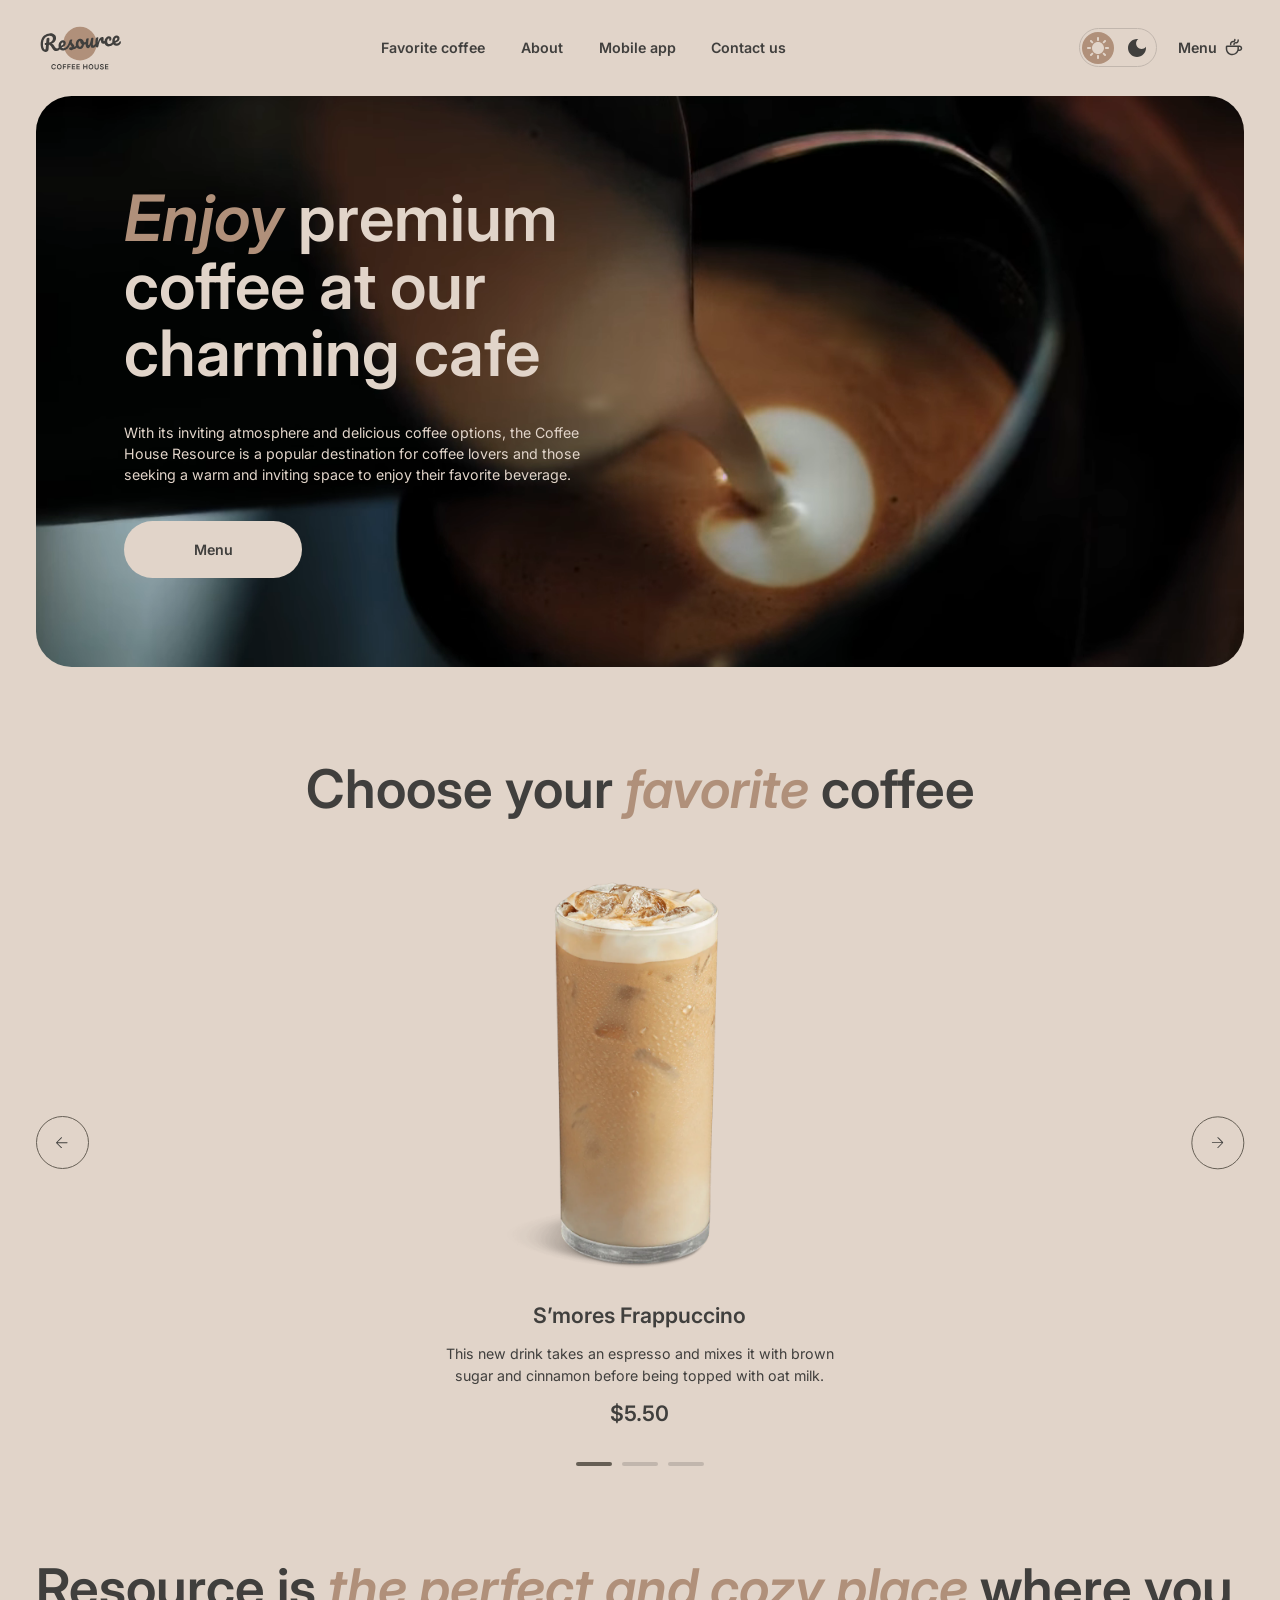
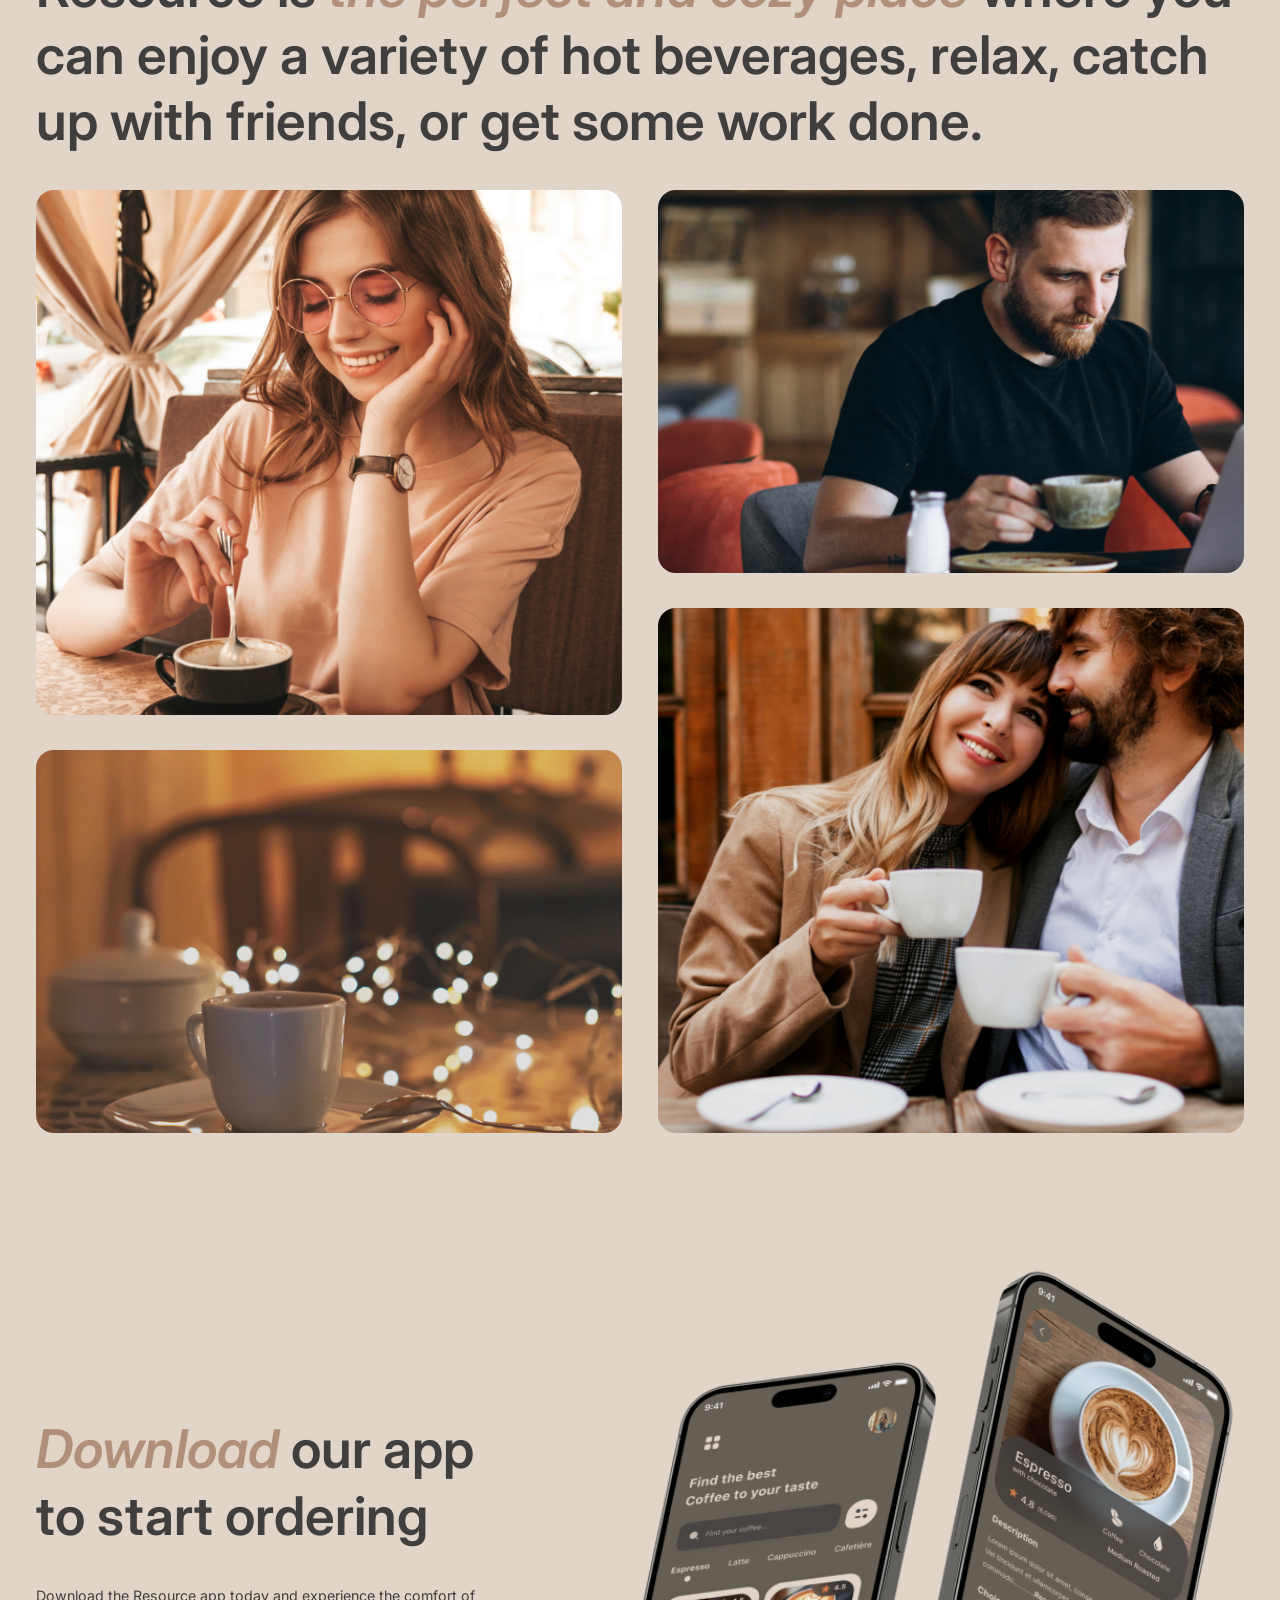
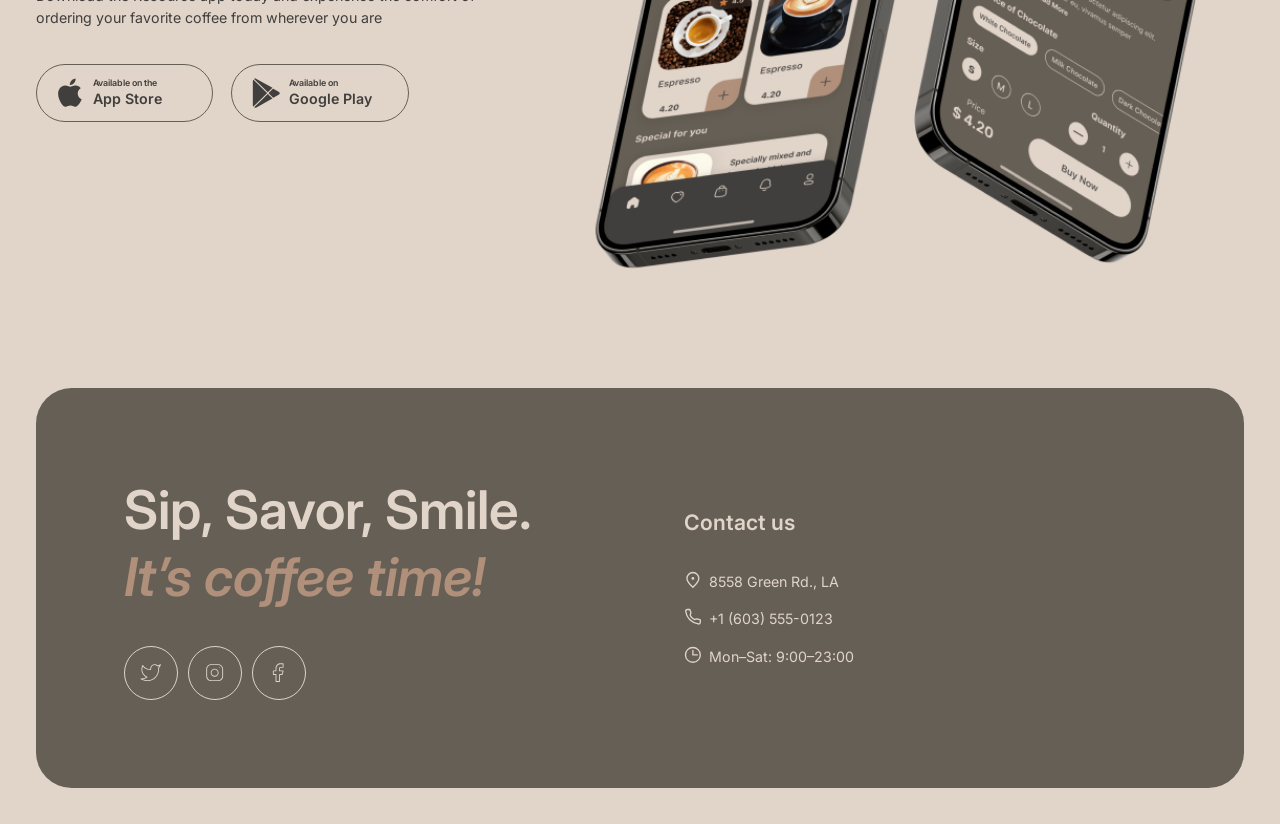
==== commit 6d706ad6: "feat: implement infinite sliding carousel" ====
--- a/index.html
+++ b/index.html
@@ -90,14 +90,36 @@
         <path d="M6.14645 0.146447C6.34171 -0.0488156 6.65822 -0.0488156 6.85348 0.146447C7.04874 0.341709 7.04874 0.658216 6.85348 0.853478L1.70699 5.99996H13C13.2761 5.99996 13.5 6.22382 13.5 6.49996C13.5 6.77611 13.2761 6.99996 13 6.99996H1.70699L6.85348 12.1464C7.04874 12.3417 7.04874 12.6582 6.85348 12.8535C6.65822 13.0487 6.34171 13.0487 6.14645 12.8535L0.146447 6.85348C-0.0488155 6.65822 -0.0488155 6.34171 0.146447 6.14645L6.14645 0.146447Z" fill="currentColor"/>
         </svg>
       </button>
-      <div class="slider__slide">
-        <img src="assets/slider/coffee-slider-1.png" class="slide__image" alt="S’mores Frappuccino" width="480"
-          height="480">
-        <div class="slide__content">
-          <h3 class="slide__title">S’mores Frappuccino</h3>
-          <p class="slide__text">This new drink takes an espresso and mixes it with brown sugar and cinnamon before
-            being topped with oat milk.</p>
-          <p class="slide__price">$5.50</p>
+      <div class="slider__track">
+        <div class="slider__list">
+          <div class="slider__slide">
+            <img src="assets/slider/coffee-slider-1.png" class="slide__image" alt="S’mores Frappuccino" width="480"
+              height="480">
+            <div class="slide__content">
+              <h3 class="slide__title">S’mores Frappuccino</h3>
+              <p class="slide__text">This new drink takes an espresso and mixes it with brown sugar and cinnamon before
+                being topped with oat milk.</p>
+              <p class="slide__price">$5.50</p>
+            </div>
+          </div>
+          <div class="slider__slide">
+            <img src="assets/slider/coffee-slider-2.png" class="slide__image" alt="S’mores Frappuccino" width="480"
+              height="480">
+            <div class="slide__content">
+              <h3 class="slide__title">Caramel Macchiato</h3>
+              <p class="slide__text">Fragrant and unique classic espresso with rich caramel-peanut syrup, with cream under whipped thick foam.</p>
+              <p class="slide__price">$5.00</p>
+            </div>
+          </div>
+          <div class="slider__slide">
+            <img src="assets/slider/coffee-slider-3.png" class="slide__image" alt="S’mores Frappuccino" width="480"
+              height="480">
+            <div class="slide__content">
+              <h3 class="slide__title">Ice coffee</h3>
+              <p class="slide__text">A popular summer drink that tones and invigorates. Prepared from coffee, milk and ice.</p>
+              <p class="slide__price">$4.50</p>
+            </div>
+          </div>
         </div>
       </div>
       <button class="slider__arrow right">
@@ -227,6 +249,7 @@
     </div>
   </footer>
   <script src="assets/js/script.js"></script>
+  <script src="assets/js/slider.js"></script>
 </body>
 
 </html>
--- a/assets/css/main.css
+++ b/assets/css/main.css
@@ -46,6 +46,14 @@
   @media (max-width: 479px) {
     grid-template-columns: 1fr;
   }
+}
+.slider__track {
+  overflow: hidden;
+  max-width: 100%;
+}
+.slider__list {
+  display: flex;
+  transition: transform 0.5s ease;
 }
 
 .slider__arrow {
@@ -84,6 +92,9 @@
   flex-direction: column;
   align-items: center;
   gap: 1.25rem;
+  min-width: 100%;
+  width: 100%;
+  flex-shrink: 0;
 }
 .slide__image {
   width: 100%;
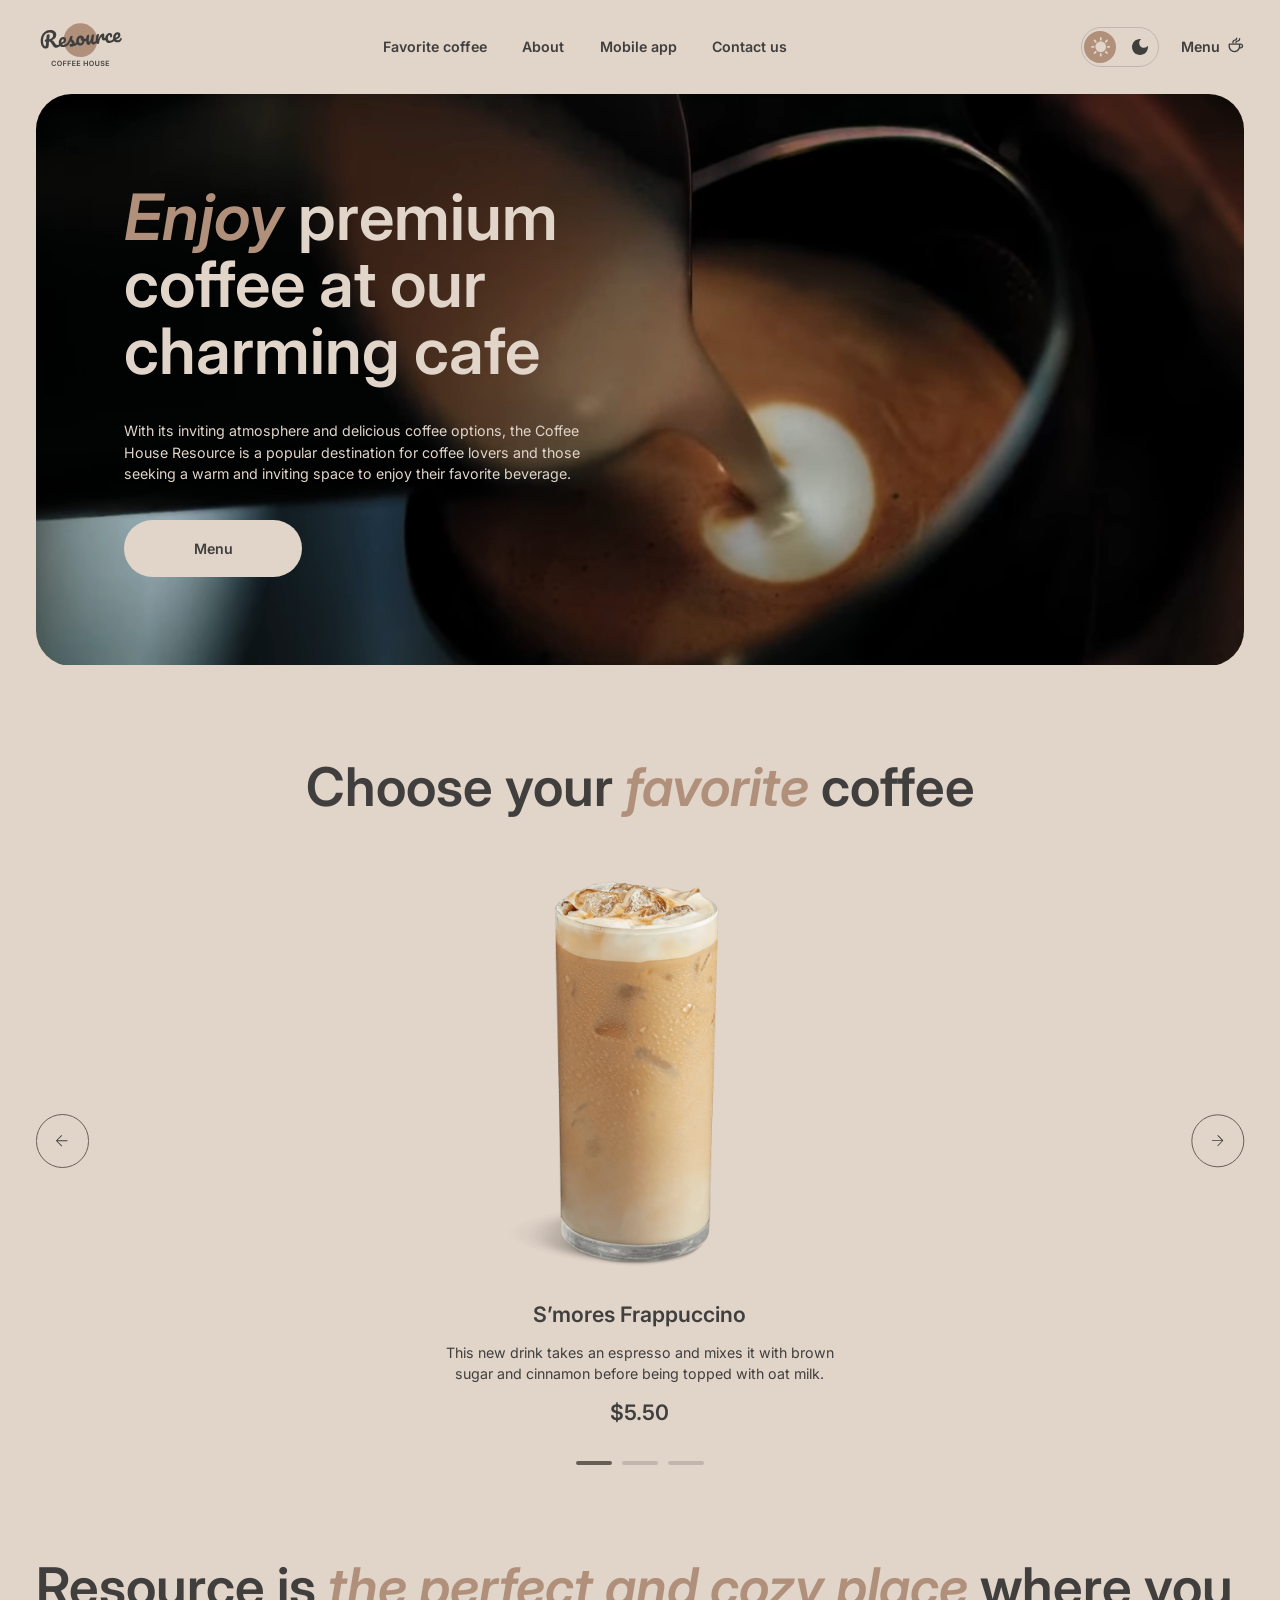
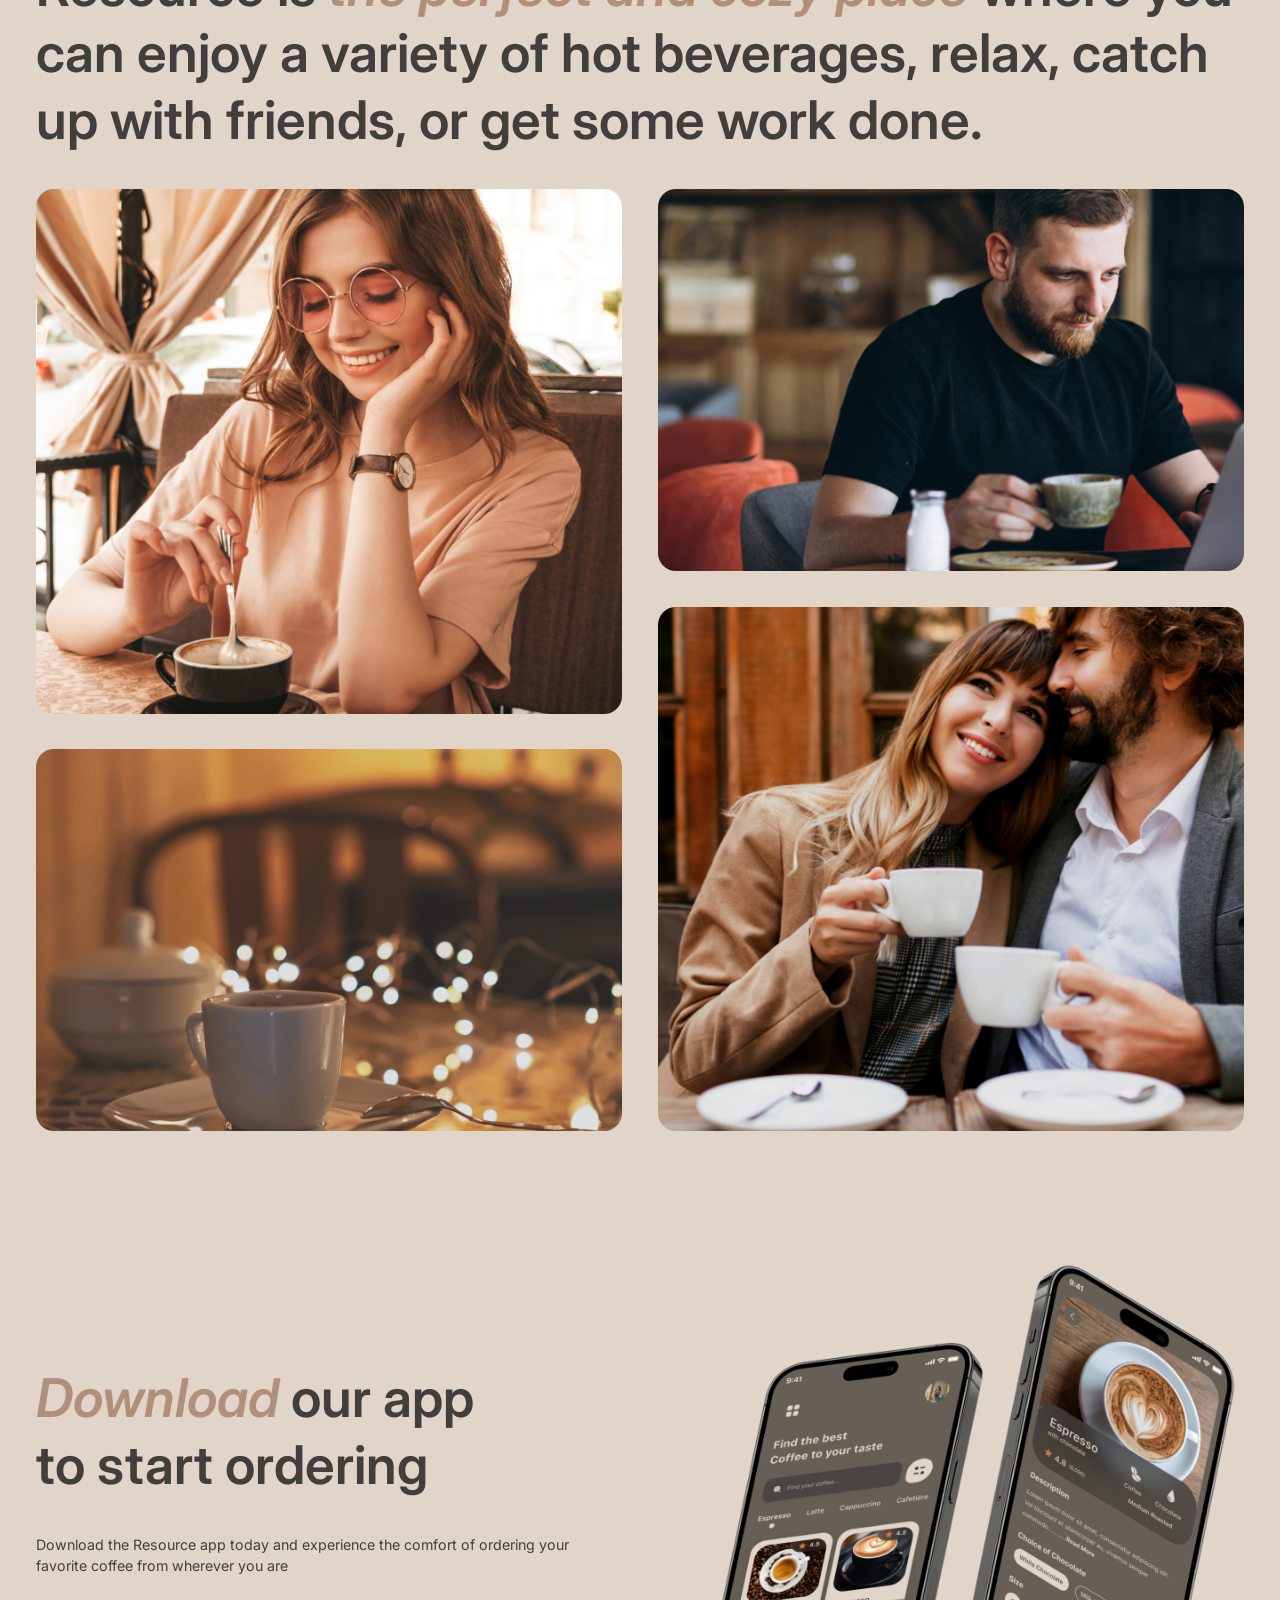
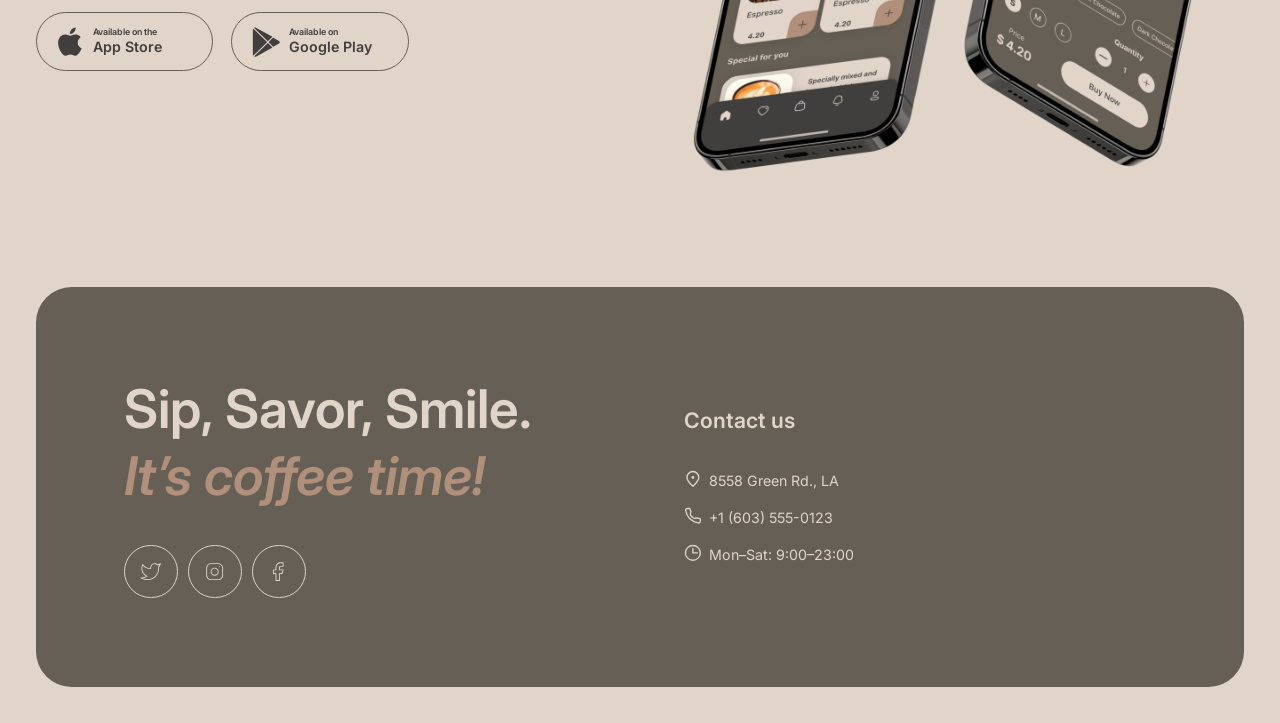
==== commit 1509b905: "fix: fix small layout issues" ====
--- a/index.html
+++ b/index.html
@@ -17,7 +17,47 @@
 
 <body>
   <header>
-    <a href="index.html" class="logo"><img src="assets/logo.svg" alt="Logo" width="100" height="60"></a>
+    <a href="index.html" class="logo"><svg width="100%" style="" viewBox="0 0 100 60" fill="none"
+        xmlns="http://www.w3.org/2000/svg">
+        <path
+          d="M69 25C69 35.4934 60.4934 44 50 44C39.5066 44 31 35.4934 31 25C31 14.5066 39.5066 6 50 6C60.4934 6 69 14.5066 69 25Z"
+          fill="#B0907A" />
+        <path
+          d="M15.3906 13.5835C16.9204 13.4497 18.2235 13.5685 19.2998 13.9399C20.3762 14.3115 21.1975 14.8823 21.7627 15.6519C22.3438 16.4201 22.6793 17.3145 22.7686 18.3345C22.8466 19.2271 22.7076 20.1226 22.3525 21.021C22.012 21.902 21.4487 22.7067 20.6611 23.4341C19.8736 24.1615 18.8875 24.7369 17.7041 25.1616C18.4873 25.3019 19.1067 25.5853 19.5615 26.0112C20.0164 26.4372 20.4899 27.0788 20.9824 27.9351C21.5123 28.8523 22.0121 29.5157 22.4814 29.9243C22.9667 30.3314 23.4966 30.5097 24.0703 30.4595C24.5803 30.4148 25.0515 30.2047 25.4844 29.8296C25.6093 29.7164 25.7414 29.5813 25.8828 29.4263C25.7554 29.0069 25.67 28.5505 25.627 28.0581C25.5308 26.9586 25.6729 25.9186 26.0527 24.938C26.4313 23.9412 27.0025 23.1275 27.7666 22.4985C28.5466 21.8682 29.4552 21.5081 30.4912 21.4175C31.4155 21.3367 32.1805 21.5511 32.7871 22.0601C33.3923 22.5531 33.737 23.2693 33.8193 24.2095C33.9156 25.3093 33.5993 26.293 32.8721 27.1597C32.1594 28.0089 30.8831 28.7468 29.043 29.3735C29.5056 30.0718 30.2945 30.3725 31.4102 30.2749C32.1274 30.2122 32.9189 29.8943 33.7842 29.3208C34.3194 28.9614 34.8014 28.5487 35.2324 28.0854C35.7724 27.2548 36.1936 26.5523 36.4932 25.9761C36.7237 25.4902 36.9885 24.8483 37.2881 24.0513C37.5863 23.2383 37.8742 22.4018 38.1523 21.5425C38.3938 20.8147 38.993 20.4084 39.9492 20.3247C40.3955 20.2857 40.7103 20.2984 40.8926 20.3628C41.0747 20.4271 41.1731 20.547 41.1885 20.7222C41.1968 20.8178 41.1784 20.9723 41.1328 21.1851C41.0872 21.3977 41.0182 21.6127 40.9248 21.8296C40.6881 22.4285 40.5872 22.9272 40.6221 23.3257C40.643 23.5648 40.7452 23.8213 40.9297 24.0942C41.1301 24.3657 41.4243 24.7015 41.8125 25.1011C42.381 25.7258 42.8145 26.2654 43.1113 26.7212C43.4227 27.1597 43.6026 27.6584 43.6514 28.2163C43.6653 28.3757 43.6689 28.6005 43.6621 28.8901C44.1893 28.6308 44.7584 28.1181 45.375 27.3569C45.3019 27.0539 45.251 26.7404 45.2227 26.4165C45.1167 25.2052 45.2539 24.1092 45.6338 23.1284C46.0124 22.1316 46.5847 21.3339 47.3516 20.7368C48.117 20.1238 48.9942 19.7744 49.9824 19.688C51.1936 19.582 52.2027 19.9193 53.0098 20.6997C53.8314 21.463 54.3598 22.4533 54.5947 23.6694C55.1541 23.5843 55.7889 23.4287 56.499 23.2036C56.5857 22.3315 56.742 21.4132 56.9678 20.4497C57.0853 19.9579 57.2783 19.596 57.5469 19.3638C57.8157 19.1315 58.2612 18.9875 58.8828 18.9331C59.233 18.9025 59.477 18.9374 59.6143 19.0376C59.7674 19.1366 59.8545 19.298 59.874 19.521C59.8852 19.6485 59.8348 20.0869 59.7236 20.8354C59.6158 21.4391 59.5352 21.9847 59.4814 22.4712C59.3091 24.1724 59.2471 25.302 59.2959 25.8599C59.3252 26.1945 59.3863 26.4304 59.4785 26.5669C59.5693 26.6871 59.702 26.7393 59.877 26.7241C60.116 26.7032 60.3905 26.4388 60.6992 25.9302C61.024 25.42 61.3429 24.6608 61.6562 23.6538C61.9856 22.6453 62.2797 21.4145 62.5381 19.9624C62.6238 19.4732 62.7856 19.1137 63.0225 18.8843C63.2753 18.6535 63.6647 18.5152 64.1904 18.4692C64.5568 18.4372 64.8159 18.4624 64.9678 18.5454C65.1182 18.6126 65.2037 18.7663 65.2246 19.0054C65.2594 19.4042 65.1563 20.5132 64.9141 22.3325C64.6463 24.4113 64.5334 25.69 64.5752 26.1685C64.6017 26.4713 64.6862 26.7055 64.8291 26.8696C64.9704 27.0176 65.1446 27.083 65.3516 27.0649C65.6703 27.0371 66.0289 26.8123 66.4258 26.3921C66.7252 26.0736 67.0875 25.6205 67.5166 25.0356C67.3882 23.1207 67.5197 21.2733 67.916 19.4927C68.019 19.0179 68.2208 18.6623 68.5215 18.4272C68.8367 18.175 69.2894 18.0228 69.8789 17.9712C70.1975 17.9434 70.4242 17.9642 70.5586 18.0327C70.6929 18.1013 70.7696 18.2472 70.7891 18.4702C70.8113 18.7254 70.742 19.31 70.5811 20.2231C70.4775 20.8745 70.3995 21.4438 70.3457 21.9302C70.2919 22.4167 70.2631 23.0135 70.2607 23.7202C70.6668 22.3036 71.1592 21.1361 71.7373 20.2183C72.3155 19.3004 72.8997 18.6305 73.4893 18.2095C74.0947 17.7872 74.6606 17.5533 75.1865 17.5073C76.2224 17.4168 76.7853 17.8893 76.876 18.9253C76.8941 19.1326 76.8667 19.6413 76.793 20.4507C76.7213 21.0991 76.6921 21.5032 76.7061 21.6626C76.7549 22.2203 76.9786 22.4816 77.377 22.4468C77.5455 22.432 77.7277 22.3655 77.9238 22.2476C77.9862 21.5452 78.1416 20.8909 78.3945 20.2856C78.8195 19.2689 79.4158 18.4618 80.1826 17.8647C80.9494 17.2678 81.7794 16.9301 82.6719 16.8521C83.5483 16.7754 84.2484 16.9794 84.7725 17.4634C85.3112 17.9302 85.6164 18.5704 85.6875 19.3833C85.746 20.0526 85.6442 20.632 85.3818 21.1206C85.1354 21.6077 84.7729 21.8717 84.2949 21.9136C83.9921 21.9401 83.739 21.8899 83.5352 21.7632C83.3473 21.6351 83.2421 21.444 83.2197 21.189C83.21 21.0774 83.215 20.9485 83.2344 20.8022C83.2537 20.656 83.268 20.55 83.2783 20.4849C83.3371 20.2389 83.358 20.0123 83.3398 19.8052C83.3217 19.598 83.2512 19.4431 83.1299 19.3413C83.0246 19.2384 82.8765 19.1957 82.6855 19.2124C82.3189 19.2445 81.9907 19.4416 81.7012 19.8042C81.4103 20.1509 81.1932 20.6115 81.0508 21.186C80.9084 21.7606 80.8662 22.3829 80.9248 23.0522C81.0866 24.901 81.9732 25.7546 83.583 25.6138C84.2363 25.5565 84.9186 25.2804 85.6299 24.7847C86.056 24.4835 86.4689 24.1072 86.8711 23.6587C86.8066 23.3593 86.7585 23.0438 86.7295 22.7124C86.6334 21.6129 86.7755 20.5729 87.1553 19.5923C87.5338 18.5955 88.1051 17.7818 88.8691 17.1528C89.6492 16.5225 90.5577 16.1624 91.5938 16.0718C92.5181 15.991 93.2831 16.2054 93.8896 16.7144C94.4949 17.2074 94.8395 17.9235 94.9219 18.8638C95.0181 19.9636 94.7018 20.9473 93.9746 21.814C93.2619 22.6632 91.9773 23.4017 90.1211 24.0298C90.5678 24.7295 91.2458 25.0399 92.1543 24.9604C92.8078 24.9033 93.3289 24.7048 93.7168 24.3657C94.1205 24.0252 94.5696 23.4721 95.0645 22.7065C95.2347 22.4508 95.4398 22.3125 95.6787 22.2915C95.8859 22.2734 96.0543 22.3551 96.1826 22.5366C96.3266 22.7166 96.4131 22.9738 96.4424 23.3081C96.4926 23.8819 96.4007 24.3885 96.166 24.8267C95.7797 25.551 95.2368 26.1368 94.5371 26.5835C93.8534 27.0288 93.009 27.2945 92.0049 27.3823C90.4747 27.5162 89.2475 27.1662 88.3232 26.3315C88.1599 26.1815 88.0089 26.0204 87.8701 25.8481C87.3887 26.3474 86.849 26.7798 86.2461 27.1401C85.2533 27.7249 84.2701 28.059 83.2979 28.144C81.7361 28.2806 80.4787 27.9496 79.5254 27.1499C78.8356 26.5494 78.3648 25.7777 78.1133 24.8354C77.6737 25.0528 77.2046 25.1843 76.7051 25.228C75.8605 25.3019 75.1958 25.1436 74.7119 24.7524C74.2439 24.3597 73.9782 23.7962 73.9141 23.063C73.8932 22.8239 73.896 22.5826 73.9229 22.3394C73.9268 22.018 73.9238 21.8015 73.9141 21.6899C73.8918 21.4349 73.7925 21.3152 73.6172 21.3306C73.3782 21.3517 73.0833 21.6505 72.7324 22.2271C72.3959 22.7865 72.0744 23.5211 71.7686 24.4312C71.4627 25.3413 71.2331 26.2934 71.0791 27.2866C70.9693 28.0509 70.8062 28.5788 70.5908 28.8706C70.39 29.1451 70.0429 29.3039 69.5488 29.3472C68.9432 29.4002 68.4846 29.1195 68.1738 28.5044C68.0916 28.3324 68.0171 28.1292 67.9482 27.896C67.6574 28.2052 67.3563 28.4903 67.041 28.7476C66.3075 29.3578 65.4386 29.7065 64.4346 29.7944C63.6695 29.8614 63.0774 29.6167 62.6592 29.0591C62.257 28.5001 62.0095 27.6864 61.916 26.6187C61.7399 27.7261 61.4063 28.5987 60.916 29.2358C60.4244 29.8568 59.8676 30.1942 59.2461 30.2485C58.5289 30.3113 57.911 30.0362 57.3916 29.4233C56.8868 28.793 56.5904 27.9837 56.5039 26.9956C56.4687 26.5935 56.4438 26.202 56.4287 25.8218C55.8601 25.9876 55.2585 26.1144 54.623 26.1968C54.4373 27.5619 53.9336 28.6897 53.1123 29.5806C52.2894 30.4556 51.3123 30.9425 50.1807 31.0415C49.2243 31.1252 48.383 30.9662 47.6572 30.564C47.1705 30.2872 46.7546 29.9308 46.4053 29.4985C45.9807 29.9837 45.5589 30.3569 45.1377 30.6157C44.4512 31.029 43.5757 31.299 42.5107 31.4243C41.9207 32.0219 41.187 32.3583 40.3105 32.4351C39.4817 32.5076 38.8274 32.3723 38.3477 32.0288C37.8838 31.6839 37.6307 31.2726 37.5889 30.7944C37.5526 30.3801 37.673 30.0085 37.9492 29.6792C38.2255 29.3499 38.6584 29.1586 39.248 29.1069C39.4552 29.0888 39.6966 29.0926 39.9717 29.1167C40.2614 29.1235 40.4792 29.128 40.624 29.1313C40.5718 28.7184 40.4417 28.3361 40.2344 27.9849C40.0429 27.6323 39.8047 27.3001 39.5205 26.9878C39.2348 26.6595 38.9691 26.3776 38.7236 26.1421C38.3118 27.1256 37.886 27.95 37.4463 28.6147C37.3839 28.7124 37.3175 28.8074 37.2529 28.9038C37.2011 29.0386 37.1374 29.163 37.0566 29.2749C36.8537 29.5709 36.6126 29.8611 36.335 30.147C36.2326 30.2726 36.13 30.3986 36.0234 30.522C35.8342 30.7476 35.6292 30.8971 35.4102 30.9741C35.194 31.1441 34.9642 31.3129 34.7197 31.479C33.7048 32.1781 32.5837 32.5816 31.3564 32.689C29.6829 32.8354 28.3438 32.4941 27.3398 31.6665C27.242 31.5858 27.1492 31.5005 27.0596 31.4126C26.7119 31.7942 26.3591 32.1278 25.999 32.4106C25.2613 32.9729 24.3587 33.3006 23.291 33.394C22.255 33.4847 21.3455 33.2833 20.5635 32.7896C19.7976 32.2944 19.0287 31.3983 18.2568 30.1011C17.6362 29.0635 17.1521 28.3024 16.8047 27.8188C16.4559 27.3194 16.1202 26.9706 15.7979 26.7739C15.4914 26.5759 15.1201 26.4726 14.6855 26.4624C14.651 26.8031 14.5601 27.8714 14.4121 29.6665C14.3544 30.4737 14.3173 30.9665 14.3008 31.145C14.2265 32.1311 13.973 32.9083 13.541 33.4761C13.1075 34.0279 12.4047 34.347 11.4326 34.4321C10.3648 34.5255 9.389 34.2975 8.50586 33.7485C7.63719 33.1821 6.93063 32.3604 6.38672 31.2837C5.84141 30.1911 5.50636 28.9272 5.38086 27.4927C5.14663 24.815 5.40584 22.4634 6.16016 20.438C6.93044 18.4112 8.10804 16.8145 9.69238 15.6479C11.2913 14.4641 13.1911 13.7759 15.3906 13.5835ZM14.9014 16.2524C13.3395 16.3891 12.0027 16.8996 10.8916 17.7837C9.79498 18.6506 8.98643 19.878 8.4668 21.4653C7.94582 23.0367 7.78064 24.9146 7.97168 27.0981C8.06094 28.118 8.24138 28.9857 8.5127 29.7007C8.78394 30.4154 9.08713 30.9426 9.42188 31.2827C9.75679 31.6228 10.0601 31.781 10.3311 31.7573C10.5382 31.7391 10.6963 31.6211 10.8057 31.4028C10.931 31.1831 11.0135 30.8388 11.0527 30.3696L11.3848 26.7271C10.843 26.7744 10.4571 26.6796 10.2275 26.4429C10.014 26.2046 9.89312 25.9257 9.86523 25.6069C9.83178 25.2244 9.92501 24.9115 10.1445 24.6675C10.38 24.422 10.6568 24.2852 10.9756 24.2573L11.5732 24.2046C11.6916 22.6203 11.8134 21.2522 11.9375 20.1011C12.0542 19.0472 12.678 18.4706 13.8096 18.3716C14.718 18.2921 15.2082 18.6593 15.2793 19.4722C15.2946 19.6473 15.2986 19.7834 15.291 19.8804L14.9209 23.9116C15.7772 23.7885 16.5399 23.5133 17.209 23.0854C17.8941 22.6562 18.4152 22.0964 18.7725 21.4067C19.1456 20.7156 19.2961 19.9553 19.2236 19.1265C19.1357 18.1224 18.7238 17.3639 17.9883 16.8501C17.2528 16.3364 16.2241 16.1368 14.9014 16.2524ZM50.1084 22.231C49.4709 22.2868 48.9638 22.644 48.5879 23.3032C48.2265 23.9452 48.0948 24.8242 48.1924 25.9399C48.2691 26.8163 48.4951 27.4709 48.8701 27.9038C49.2612 28.3354 49.6882 28.5312 50.1504 28.4907C50.6604 28.4461 51.0808 28.2008 51.4111 27.7544C51.7574 27.3065 51.9594 26.6862 52.0186 25.894C51.4953 25.6026 51.0742 25.1973 50.7559 24.6792C50.4536 24.1598 50.2766 23.5971 50.2236 22.9917C50.2013 22.7367 50.202 22.4794 50.2275 22.2202L50.1084 22.231ZM30.2891 23.7964C29.6995 23.8481 29.2274 24.2342 28.873 24.9556C28.5345 25.6758 28.4081 26.5223 28.4932 27.4946L28.4971 27.5425C29.4178 27.2371 30.1299 26.8379 30.6328 26.3442C31.1357 25.8505 31.3612 25.308 31.3096 24.7183C31.283 24.4156 31.1749 24.1839 30.9844 24.0239C30.8083 23.8466 30.576 23.7713 30.2891 23.7964ZM91.3916 18.4507C90.8021 18.5024 90.33 18.8885 89.9756 19.6099C89.6371 20.3301 89.5106 21.1766 89.5957 22.1489L89.5996 22.1968C90.5205 21.8914 91.2325 21.4913 91.7354 20.9976C92.2381 20.5039 92.4637 19.9622 92.4121 19.3726C92.3856 19.0699 92.2775 18.8382 92.0869 18.6782C91.9108 18.5009 91.6785 18.4256 91.3916 18.4507Z"
+          fill="currentColor" />
+        <path
+          d="M67.5947 51.8945C67.5947 52.137 67.6478 52.3536 67.7539 52.543C67.8619 52.7323 68.014 52.8804 68.209 52.9883C68.4039 53.0942 68.6346 53.1474 68.9014 53.1475C69.1684 53.1475 69.3997 53.0943 69.5947 52.9883C69.7917 52.8803 69.9437 52.7323 70.0498 52.543C70.1559 52.3536 70.209 52.137 70.209 51.8945V48.1816H71.2627V51.9834C71.2626 52.3998 71.1636 52.7659 70.9668 53.082C70.7717 53.3983 70.4977 53.6462 70.1436 53.8242C69.7894 54.0004 69.3749 54.0879 68.9014 54.0879C68.4262 54.0878 68.0113 54.0003 67.6572 53.8242C67.3031 53.6462 67.029 53.3983 66.834 53.082C66.639 52.7659 66.5411 52.3998 66.541 51.9834V48.1816H67.5947V51.8945Z"
+          fill="currentColor" />
+        <path
+          d="M74.8877 48.1025C75.3005 48.1026 75.6621 48.1745 75.9727 48.3184C76.2851 48.4604 76.53 48.6584 76.708 48.9121C76.886 49.164 76.9787 49.4536 76.9844 49.7812H75.9697C75.9432 49.5333 75.8315 49.3404 75.6348 49.2021C75.4397 49.0639 75.1855 48.9941 74.873 48.9941C74.6534 48.9942 74.4648 49.0275 74.3076 49.0938C74.1507 49.16 74.0306 49.2499 73.9473 49.3633C73.8639 49.4769 73.8212 49.6071 73.8193 49.7529C73.8193 49.8741 73.8465 49.9794 73.9014 50.0684C73.9582 50.1574 74.0352 50.2334 74.1318 50.2959C74.2284 50.3564 74.3358 50.4076 74.4531 50.4492C74.5703 50.4908 74.6885 50.5253 74.8076 50.5537L75.3535 50.6904C75.5731 50.7416 75.7847 50.8104 75.9873 50.8975C76.1917 50.9846 76.3742 51.095 76.5352 51.2275C76.6979 51.3601 76.8272 51.5196 76.9219 51.707C77.0165 51.8945 77.0634 52.1144 77.0635 52.3662C77.0635 52.7071 76.9759 53.0072 76.8018 53.2666C76.6276 53.5241 76.3763 53.7262 76.0469 53.8721C75.7193 54.016 75.3222 54.0879 74.8564 54.0879C74.4038 54.0879 74.0101 54.0181 73.6768 53.8779C73.3455 53.7378 73.0859 53.5334 72.8984 53.2646C72.7128 52.9957 72.6128 52.6676 72.5977 52.2812H73.6348C73.6499 52.4839 73.7124 52.6526 73.8223 52.7871C73.9321 52.9215 74.075 53.0216 74.251 53.0879C74.429 53.1542 74.628 53.1875 74.8477 53.1875C75.0768 53.1875 75.2778 53.1531 75.4502 53.085C75.6242 53.0149 75.761 52.9189 75.8594 52.7959C75.9578 52.671 76.0078 52.5249 76.0098 52.3584C76.0079 52.207 75.963 52.0819 75.876 51.9834C75.7889 51.8831 75.6668 51.7997 75.5098 51.7334C75.3545 51.6652 75.1722 51.6038 74.9639 51.5508L74.3018 51.3809C73.8229 51.2578 73.4443 51.0711 73.166 50.8213C72.8895 50.5694 72.751 50.235 72.751 49.8184C72.751 49.4757 72.8438 49.1755 73.0293 48.918C73.2168 48.6604 73.472 48.4604 73.7939 48.3184C74.1159 48.1745 74.4806 48.1025 74.8877 48.1025Z"
+          fill="currentColor" />
+        <path
+          d="M20.0908 48.1025C20.4146 48.1026 20.7158 48.1474 20.9941 48.2383C21.2725 48.3292 21.5205 48.4635 21.7383 48.6396C21.956 48.8139 22.1353 49.0275 22.2754 49.2812C22.4174 49.533 22.5101 49.8208 22.5537 50.1445H21.4912C21.4609 49.9704 21.4046 49.816 21.3232 49.6816C21.2418 49.5454 21.1407 49.4296 21.0195 49.335C20.8984 49.2403 20.7597 49.1694 20.6045 49.1221C20.4512 49.0729 20.2853 49.0479 20.1074 49.0479C19.7912 49.0479 19.5109 49.128 19.2666 49.2871C19.0223 49.4443 18.8306 49.6756 18.6924 49.9805C18.5543 50.2834 18.4854 50.6536 18.4854 51.0908C18.4854 51.5358 18.5542 51.9109 18.6924 52.2158C18.8325 52.5188 19.0242 52.748 19.2666 52.9033C19.5109 53.0567 19.7902 53.1337 20.1045 53.1338C20.2787 53.1338 20.4422 53.1109 20.5938 53.0654C20.7468 53.0181 20.8839 52.9491 21.0049 52.8584C21.128 52.7675 21.2321 52.655 21.3154 52.5225C21.4005 52.39 21.459 52.2386 21.4912 52.0684L22.5537 52.0742C22.5139 52.3506 22.4274 52.6102 22.2949 52.8525C22.1643 53.0947 21.9932 53.3087 21.7812 53.4941C21.5691 53.6779 21.3202 53.8216 21.0361 53.9258C20.7522 54.028 20.4372 54.0791 20.0908 54.0791C19.5796 54.0791 19.1231 53.9612 18.7217 53.7246C18.3203 53.4879 18.0035 53.146 17.7725 52.6992C17.5414 52.2522 17.4258 51.7158 17.4258 51.0908C17.4258 50.4641 17.5425 49.9284 17.7754 49.4834C18.0083 49.0365 18.3251 48.6938 18.7266 48.457C19.1281 48.2203 19.5832 48.1025 20.0908 48.1025Z"
+          fill="currentColor" />
+        <path fill-rule="evenodd" clip-rule="evenodd"
+          d="M26.4443 48.1025C26.9538 48.1025 27.41 48.2203 27.8115 48.457C28.2149 48.6938 28.5327 49.0364 28.7656 49.4834C29.0004 49.9284 29.1182 50.4641 29.1182 51.0908C29.1182 51.7177 29.0005 52.2552 28.7656 52.7021C28.5327 53.147 28.2147 53.4879 27.8115 53.7246C27.41 53.9614 26.9538 54.0791 26.4443 54.0791C25.935 54.079 25.4785 53.9613 25.0752 53.7246C24.6738 53.486 24.3559 53.1441 24.1211 52.6992C23.8881 52.2522 23.7715 51.7158 23.7715 51.0908C23.7715 50.4641 23.8882 49.9284 24.1211 49.4834C24.3559 49.0364 24.6737 48.6938 25.0752 48.457C25.4785 48.2204 25.935 48.1026 26.4443 48.1025ZM26.4443 49.0479C26.1282 49.0479 25.8488 49.1271 25.6064 49.2842C25.3641 49.4395 25.1743 49.6698 25.0361 49.9746C24.8998 50.2776 24.8311 50.6496 24.8311 51.0908C24.8311 51.5321 24.8998 51.9051 25.0361 52.21C25.1743 52.5129 25.3642 52.7432 25.6064 52.9004C25.8488 53.0556 26.1282 53.1337 26.4443 53.1338C26.7606 53.1338 27.0408 53.0557 27.2832 52.9004C27.5255 52.7432 27.7143 52.5128 27.8506 52.21C27.9888 51.9051 28.0586 51.5321 28.0586 51.0908C28.0586 50.6496 27.9888 50.2776 27.8506 49.9746C27.7143 49.6698 27.5255 49.4395 27.2832 49.2842C27.0408 49.127 26.7606 49.0479 26.4443 49.0479Z"
+          fill="currentColor" />
+        <path fill-rule="evenodd" clip-rule="evenodd"
+          d="M62.4697 48.1025C62.9792 48.1025 63.4354 48.2203 63.8369 48.457C64.2403 48.6938 64.5581 49.0364 64.791 49.4834C65.0258 49.9284 65.1435 50.4641 65.1436 51.0908C65.1436 51.7177 65.0259 52.2552 64.791 52.7021C64.5581 53.147 64.2401 53.4879 63.8369 53.7246C63.4354 53.9614 62.9792 54.0791 62.4697 54.0791C61.9604 54.079 61.5039 53.9613 61.1006 53.7246C60.6992 53.486 60.3813 53.1441 60.1465 52.6992C59.9135 52.2522 59.7969 51.7158 59.7969 51.0908C59.7969 50.4641 59.9136 49.9284 60.1465 49.4834C60.3813 49.0364 60.6991 48.6938 61.1006 48.457C61.5039 48.2204 61.9604 48.1026 62.4697 48.1025ZM62.4697 49.0479C62.1536 49.0479 61.8741 49.1271 61.6318 49.2842C61.3895 49.4395 61.1997 49.6698 61.0615 49.9746C60.9252 50.2776 60.8565 50.6496 60.8564 51.0908C60.8564 51.5321 60.9252 51.9051 61.0615 52.21C61.1997 52.5129 61.3895 52.7432 61.6318 52.9004C61.8741 53.0556 62.1536 53.1337 62.4697 53.1338C62.786 53.1338 63.0662 53.0557 63.3086 52.9004C63.5509 52.7432 63.7397 52.5128 63.876 52.21C64.0142 51.9051 64.084 51.5321 64.084 51.0908C64.084 50.6496 64.0142 50.2776 63.876 49.9746C63.7397 49.6698 63.5509 49.4395 63.3086 49.2842C63.0662 49.127 62.786 49.0479 62.4697 49.0479Z"
+          fill="currentColor" />
+        <path d="M34.2412 49.0654H31.5674V50.6445H33.9854V51.5283H31.5674V54H30.5137V48.1816H34.2412V49.0654Z"
+          fill="currentColor" />
+        <path d="M39.3291 49.0654H36.6553V50.6445H39.0732V51.5283H36.6553V54H35.6016V48.1816H39.3291V49.0654Z"
+          fill="currentColor" />
+        <path
+          d="M44.4736 49.0654H41.7432V50.6445H44.2773V51.5283H41.7432V53.1162H44.4961V54H40.6895V48.1816H44.4736V49.0654Z"
+          fill="currentColor" />
+        <path
+          d="M49.7334 49.0654H47.0029V50.6445H49.5371V51.5283H47.0029V53.1162H49.7559V54H45.9492V48.1816H49.7334V49.0654Z"
+          fill="currentColor" />
+        <path
+          d="M54.6455 50.6445H57.3418V48.1816H58.3984V54H57.3418V51.5283H54.6455V54H53.5918V48.1816H54.6455V50.6445Z"
+          fill="currentColor" />
+        <path
+          d="M82.1865 49.0654H79.4561V50.6445H81.9902V51.5283H79.4561V53.1162H82.209V54H78.4023V48.1816H82.1865V49.0654Z"
+          fill="currentColor" />
+      </svg>
+    </a>
     <nav>
       <ul>
         <li><a href="index.html#favs">Favorite coffee</a></li>
@@ -25,13 +65,13 @@
         <li><a href="index.html#apps">Mobile app</a></li>
         <li><a href="index.html#contacts">Contact us</a></li>
         <li><a href="menu.html" class="menu-link is-mobile">
-          Menu <svg width="20" height="20" style="" viewBox="0 0 20 20" fill="none"
+            Menu <svg width="20" height="20" style="" viewBox="0 0 20 20" fill="none"
               xmlns="http://www.w3.org/2000/svg">
               <path
                 d="M15.418 8.41699C16.9827 8.41699 18.2518 9.68534 18.252 11.25C18.2518 12.8146 16.9827 14.084 15.418 14.084H14.457C13.4932 16.5234 11.116 18.2499 8.33398 18.25C4.69822 18.25 1.75018 15.3027 1.75 11.667V9.7666C1.75004 9.02105 2.35503 8.41699 3.10059 8.41699H15.418ZM3.25 11.667C3.25018 14.4743 5.52665 16.75 8.33398 16.75C11.1412 16.7498 13.4168 14.4742 13.417 11.667V9.91699H3.25V11.667ZM14.917 11.667C14.917 11.9783 14.8934 12.2842 14.8516 12.584H15.418C16.1542 12.584 16.7518 11.9862 16.752 11.25C16.7518 10.5138 16.1542 9.91699 15.418 9.91699H14.917V11.667ZM10.835 1.75C11.2492 1.75 11.585 2.08579 11.585 2.5V2.91699C11.5848 4.25153 10.5025 5.33301 9.16797 5.33301C8.20173 5.33318 7.41814 6.11677 7.41797 7.08301V7.5C7.41797 7.91421 7.08218 8.25 6.66797 8.25C6.2539 8.24982 5.91797 7.91411 5.91797 7.5V7.08301C5.91814 5.28834 7.3733 3.83318 9.16797 3.83301C9.67412 3.83301 10.0848 3.4231 10.085 2.91699V2.5C10.085 2.08579 10.4207 1.75 10.835 1.75ZM14.167 2.16699C14.5812 2.16699 14.917 2.50278 14.917 2.91699V3.45312C14.9166 5.18191 13.515 6.58393 11.7861 6.58398C11.3771 6.58398 11.1336 6.7215 10.9902 6.87207C10.8376 7.03241 10.7501 7.25797 10.75 7.5C10.7498 7.91405 10.4141 8.25 10 8.25C9.58606 8.24982 9.2502 7.91394 9.25 7.5C9.25008 6.9091 9.46107 6.30138 9.90332 5.83691C10.3552 5.36249 11.0048 5.08398 11.7861 5.08398C12.6866 5.08393 13.4166 4.35348 13.417 3.45312V2.91699C13.417 2.50278 13.7528 2.16699 14.167 2.16699Z"
                 fill="currentColor" />
             </svg>
-        </a></li>
+          </a></li>
       </ul>
       <div class="header-actions">
         <div class="theme-switch">
@@ -50,8 +90,8 @@
             </svg>
           </button>
         </div>
-        <a href="menu.html" class="menu-link is-desktop">Menu <svg width="20" height="20" style="" viewBox="0 0 20 20" fill="none"
-            xmlns="http://www.w3.org/2000/svg">
+        <a href="menu.html" class="menu-link is-desktop">Menu <svg width="20" height="20" style="" viewBox="0 0 20 20"
+            fill="none" xmlns="http://www.w3.org/2000/svg">
             <path
               d="M15.418 8.41699C16.9827 8.41699 18.2518 9.68534 18.252 11.25C18.2518 12.8146 16.9827 14.084 15.418 14.084H14.457C13.4932 16.5234 11.116 18.2499 8.33398 18.25C4.69822 18.25 1.75018 15.3027 1.75 11.667V9.7666C1.75004 9.02105 2.35503 8.41699 3.10059 8.41699H15.418ZM3.25 11.667C3.25018 14.4743 5.52665 16.75 8.33398 16.75C11.1412 16.7498 13.4168 14.4742 13.417 11.667V9.91699H3.25V11.667ZM14.917 11.667C14.917 11.9783 14.8934 12.2842 14.8516 12.584H15.418C16.1542 12.584 16.7518 11.9862 16.752 11.25C16.7518 10.5138 16.1542 9.91699 15.418 9.91699H14.917V11.667ZM10.835 1.75C11.2492 1.75 11.585 2.08579 11.585 2.5V2.91699C11.5848 4.25153 10.5025 5.33301 9.16797 5.33301C8.20173 5.33318 7.41814 6.11677 7.41797 7.08301V7.5C7.41797 7.91421 7.08218 8.25 6.66797 8.25C6.2539 8.24982 5.91797 7.91411 5.91797 7.5V7.08301C5.91814 5.28834 7.3733 3.83318 9.16797 3.83301C9.67412 3.83301 10.0848 3.4231 10.085 2.91699V2.5C10.085 2.08579 10.4207 1.75 10.835 1.75ZM14.167 2.16699C14.5812 2.16699 14.917 2.50278 14.917 2.91699V3.45312C14.9166 5.18191 13.515 6.58393 11.7861 6.58398C11.3771 6.58398 11.1336 6.7215 10.9902 6.87207C10.8376 7.03241 10.7501 7.25797 10.75 7.5C10.7498 7.91405 10.4141 8.25 10 8.25C9.58606 8.24982 9.2502 7.91394 9.25 7.5C9.25008 6.9091 9.46107 6.30138 9.90332 5.83691C10.3552 5.36249 11.0048 5.08398 11.7861 5.08398C12.6866 5.08393 13.4166 4.35348 13.417 3.45312V2.91699C13.417 2.50278 13.7528 2.16699 14.167 2.16699Z"
               fill="currentColor" />
@@ -68,124 +108,137 @@
       </div>
     </nav>
   </header>
-  <section class="hero">
-    <h1><span class="accent">Enjoy</span> premium coffee at our charming cafe</h1>
-    <p>With its inviting atmosphere and delicious coffee options, the Coffee House Resource is a popular destination for
-      coffee lovers and those seeking a warm and inviting space to enjoy their favorite beverage.</p>
-    <a href="menu.html" class="button-primary">Menu <svg width="100%" style="" viewBox="0 0 17 17" fill="none"
-        xmlns="http://www.w3.org/2000/svg">
-        <path
-          d="M11.667 8.16699H1.5V9.91699C1.50018 12.7242 3.77582 14.9998 6.58301 15C9.39035 15 11.6668 12.7243 11.667 9.91699V8.16699ZM4.16699 5.75V5.33301C4.16717 3.53823 5.62218 2.08301 7.41699 2.08301C7.92299 2.08283 8.33283 1.67299 8.33301 1.16699V0.75C8.33301 0.335895 8.66894 0.000175698 9.08301 0C9.49722 0 9.83301 0.335786 9.83301 0.75V1.16699C9.83283 2.50142 8.75142 3.58283 7.41699 3.58301C6.4506 3.58301 5.66717 4.36666 5.66699 5.33301V5.75C5.66699 6.16411 5.33106 6.49982 4.91699 6.5C4.50278 6.5 4.16699 6.16421 4.16699 5.75ZM7.5 5.75C7.5 5.15892 7.71086 4.55149 8.15332 4.08691C8.60516 3.61249 9.25475 3.33301 10.0361 3.33301C10.9367 3.33278 11.667 2.60276 11.667 1.70215V1.16699C11.667 0.752779 12.0028 0.416992 12.417 0.416992C12.8311 0.417168 13.167 0.752887 13.167 1.16699V1.70215C13.167 3.43119 11.7651 4.83278 10.0361 4.83301C9.62707 4.83301 9.38266 4.97053 9.23926 5.12109C9.08648 5.28151 9 5.50775 9 5.75C9 6.16421 8.66421 6.5 8.25 6.5C7.83579 6.5 7.5 6.16421 7.5 5.75ZM13.167 9.91699C13.167 10.2279 13.1433 10.5336 13.1016 10.833H13.667C14.4032 10.8328 15 10.2363 15 9.5C15 8.76373 14.4032 8.16717 13.667 8.16699H13.167V9.91699ZM16.5 9.5C16.5 11.0647 15.2316 12.3328 13.667 12.333H12.707C11.7434 14.773 9.36555 16.5 6.58301 16.5C2.94739 16.4998 0.000176257 13.5526 0 9.91699V8.0166C3.52978e-05 7.27118 0.604228 6.6672 1.34961 6.66699H13.667C15.2316 6.66717 16.5 7.9353 16.5 9.5Z"
-          fill="currentColor" />
-      </svg></a>
-    <video src="assets/bg-video.webm" class="hero-video" poster="assets/img-hero.jpg" autoplay loop muted
-      playsinline></video>
-  </section>
-
-  <section class="slider" id="favs">
-    <h2 class="slider__heading">Choose your <span class="accent">favorite</span> coffee</h2>
-    <div class="slider__wrapper">
-      <button class="slider__arrow left">
-        <svg width="100%" style="" viewBox="0 0 14 13" fill="none" xmlns="http://www.w3.org/2000/svg">
-        <path d="M6.14645 0.146447C6.34171 -0.0488156 6.65822 -0.0488156 6.85348 0.146447C7.04874 0.341709 7.04874 0.658216 6.85348 0.853478L1.70699 5.99996H13C13.2761 5.99996 13.5 6.22382 13.5 6.49996C13.5 6.77611 13.2761 6.99996 13 6.99996H1.70699L6.85348 12.1464C7.04874 12.3417 7.04874 12.6582 6.85348 12.8535C6.65822 13.0487 6.34171 13.0487 6.14645 12.8535L0.146447 6.85348C-0.0488155 6.65822 -0.0488155 6.34171 0.146447 6.14645L6.14645 0.146447Z" fill="currentColor"/>
-        </svg>
-      </button>
-      <div class="slider__track">
-        <div class="slider__list">
-          <div class="slider__slide">
-            <img src="assets/slider/coffee-slider-1.png" class="slide__image" alt="S’mores Frappuccino" width="480"
-              height="480">
-            <div class="slide__content">
-              <h3 class="slide__title">S’mores Frappuccino</h3>
-              <p class="slide__text">This new drink takes an espresso and mixes it with brown sugar and cinnamon before
-                being topped with oat milk.</p>
-              <p class="slide__price">$5.50</p>
+  <main>
+    <section class="hero">
+      <h1><span class="accent">Enjoy</span> premium coffee at our charming cafe</h1>
+      <p>With its inviting atmosphere and delicious coffee options, the Coffee House Resource is a popular destination
+        for
+        coffee lovers and those seeking a warm and inviting space to enjoy their favorite beverage.</p>
+      <a href="menu.html" class="button-primary">Menu <svg width="100%" style="" viewBox="0 0 17 17" fill="none"
+          xmlns="http://www.w3.org/2000/svg">
+          <path
+            d="M11.667 8.16699H1.5V9.91699C1.50018 12.7242 3.77582 14.9998 6.58301 15C9.39035 15 11.6668 12.7243 11.667 9.91699V8.16699ZM4.16699 5.75V5.33301C4.16717 3.53823 5.62218 2.08301 7.41699 2.08301C7.92299 2.08283 8.33283 1.67299 8.33301 1.16699V0.75C8.33301 0.335895 8.66894 0.000175698 9.08301 0C9.49722 0 9.83301 0.335786 9.83301 0.75V1.16699C9.83283 2.50142 8.75142 3.58283 7.41699 3.58301C6.4506 3.58301 5.66717 4.36666 5.66699 5.33301V5.75C5.66699 6.16411 5.33106 6.49982 4.91699 6.5C4.50278 6.5 4.16699 6.16421 4.16699 5.75ZM7.5 5.75C7.5 5.15892 7.71086 4.55149 8.15332 4.08691C8.60516 3.61249 9.25475 3.33301 10.0361 3.33301C10.9367 3.33278 11.667 2.60276 11.667 1.70215V1.16699C11.667 0.752779 12.0028 0.416992 12.417 0.416992C12.8311 0.417168 13.167 0.752887 13.167 1.16699V1.70215C13.167 3.43119 11.7651 4.83278 10.0361 4.83301C9.62707 4.83301 9.38266 4.97053 9.23926 5.12109C9.08648 5.28151 9 5.50775 9 5.75C9 6.16421 8.66421 6.5 8.25 6.5C7.83579 6.5 7.5 6.16421 7.5 5.75ZM13.167 9.91699C13.167 10.2279 13.1433 10.5336 13.1016 10.833H13.667C14.4032 10.8328 15 10.2363 15 9.5C15 8.76373 14.4032 8.16717 13.667 8.16699H13.167V9.91699ZM16.5 9.5C16.5 11.0647 15.2316 12.3328 13.667 12.333H12.707C11.7434 14.773 9.36555 16.5 6.58301 16.5C2.94739 16.4998 0.000176257 13.5526 0 9.91699V8.0166C3.52978e-05 7.27118 0.604228 6.6672 1.34961 6.66699H13.667C15.2316 6.66717 16.5 7.9353 16.5 9.5Z"
+            fill="currentColor" />
+        </svg></a>
+      <video src="assets/bg-video.webm" class="hero-video" poster="assets/img-hero.jpg" autoplay loop muted
+        playsinline></video>
+    </section>
+
+    <section class="slider" id="favs">
+      <h2 class="slider__heading">Choose your <span class="accent">favorite</span> coffee</h2>
+      <div class="slider__wrapper">
+        <button class="slider__arrow left">
+          <svg width="100%" style="" viewBox="0 0 14 13" fill="none" xmlns="http://www.w3.org/2000/svg">
+            <path
+              d="M6.14645 0.146447C6.34171 -0.0488156 6.65822 -0.0488156 6.85348 0.146447C7.04874 0.341709 7.04874 0.658216 6.85348 0.853478L1.70699 5.99996H13C13.2761 5.99996 13.5 6.22382 13.5 6.49996C13.5 6.77611 13.2761 6.99996 13 6.99996H1.70699L6.85348 12.1464C7.04874 12.3417 7.04874 12.6582 6.85348 12.8535C6.65822 13.0487 6.34171 13.0487 6.14645 12.8535L0.146447 6.85348C-0.0488155 6.65822 -0.0488155 6.34171 0.146447 6.14645L6.14645 0.146447Z"
+              fill="currentColor" />
+          </svg>
+        </button>
+        <div class="slider__track">
+          <div class="slider__list">
+            <div class="slider__slide">
+              <img src="assets/slider/coffee-slider-1.png" class="slide__image" alt="S’mores Frappuccino" width="480"
+                height="480">
+              <div class="slide__content">
+                <h3 class="slide__title">S’mores Frappuccino</h3>
+                <p class="slide__text">This new drink takes an espresso and mixes it with brown sugar and cinnamon
+                  before
+                  being topped with oat milk.</p>
+                <p class="slide__price">$5.50</p>
+              </div>
+            </div>
+            <div class="slider__slide">
+              <img src="assets/slider/coffee-slider-2.png" class="slide__image" alt="S’mores Frappuccino" width="480"
+                height="480">
+              <div class="slide__content">
+                <h3 class="slide__title">Caramel Macchiato</h3>
+                <p class="slide__text">Fragrant and unique classic espresso with rich caramel-peanut syrup, with cream
+                  under whipped thick foam.</p>
+                <p class="slide__price">$5.00</p>
+              </div>
+            </div>
+            <div class="slider__slide">
+              <img src="assets/slider/coffee-slider-3.png" class="slide__image" alt="S’mores Frappuccino" width="480"
+                height="480">
+              <div class="slide__content">
+                <h3 class="slide__title">Ice coffee</h3>
+                <p class="slide__text">A popular summer drink that tones and invigorates. Prepared from coffee, milk and
+                  ice.</p>
+                <p class="slide__price">$4.50</p>
+              </div>
             </div>
           </div>
-          <div class="slider__slide">
-            <img src="assets/slider/coffee-slider-2.png" class="slide__image" alt="S’mores Frappuccino" width="480"
-              height="480">
-            <div class="slide__content">
-              <h3 class="slide__title">Caramel Macchiato</h3>
-              <p class="slide__text">Fragrant and unique classic espresso with rich caramel-peanut syrup, with cream under whipped thick foam.</p>
-              <p class="slide__price">$5.00</p>
-            </div>
-          </div>
-          <div class="slider__slide">
-            <img src="assets/slider/coffee-slider-3.png" class="slide__image" alt="S’mores Frappuccino" width="480"
-              height="480">
-            <div class="slide__content">
-              <h3 class="slide__title">Ice coffee</h3>
-              <p class="slide__text">A popular summer drink that tones and invigorates. Prepared from coffee, milk and ice.</p>
-              <p class="slide__price">$4.50</p>
-            </div>
-          </div>
-        </div>
-      </div>
-      <button class="slider__arrow right">
-        <svg width="100%" style="" viewBox="0 0 14 13" fill="none" xmlns="http://www.w3.org/2000/svg">
-        <path d="M6.14645 0.146447C6.34171 -0.0488156 6.65822 -0.0488156 6.85348 0.146447C7.04874 0.341709 7.04874 0.658216 6.85348 0.853478L1.70699 5.99996H13C13.2761 5.99996 13.5 6.22382 13.5 6.49996C13.5 6.77611 13.2761 6.99996 13 6.99996H1.70699L6.85348 12.1464C7.04874 12.3417 7.04874 12.6582 6.85348 12.8535C6.65822 13.0487 6.34171 13.0487 6.14645 12.8535L0.146447 6.85348C-0.0488155 6.65822 -0.0488155 6.34171 0.146447 6.14645L6.14645 0.146447Z" fill="currentColor"/>
-        </svg>
-      </button>
-    </div>
-    <div class="slider__pagination">
-      <button class="slider__page active"></button>
-      <button class="slider__page"></button>
-      <button class="slider__page"></button>
-    </div>
-  </section>
-
-  <section class="about-section" id="about">
-    <h2>Resource is <span class="accent">the perfect and cozy place</span> where you can enjoy a variety of hot
-      beverages, relax, catch up with friends, or get some work done.</h2>
-    <div class="gallery">
-      <div class="image-wrapper main"><img src="assets/gallery/about-1.jpg" alt="" width="660" height="590"></div>
-      <div class="image-wrapper secondary"><img src="assets/gallery/about-2.jpg" alt="" width="660" height="430"></div>
-      <div class="image-wrapper secondary"><img src="assets/gallery/about-3.jpg" alt="" width="660" height="430"></div>
-      <div class="image-wrapper main"><img src="assets/gallery/about-4.jpg" alt="" width="660" height="590"></div>
-    </div>
-  </section>
-
-  <section class="apps" id="apps">
-    <div class="apps__content">
-      <h2><span class="accent">Download</span> our app to&nbsp;start ordering</h2>
-      <p class="apps__text">Download the Resource app today and experience the comfort of ordering your favorite coffee
-        from wherever you are</p>
-      <div class="app-buttons">
-        <a href="#" class="button-store">
-          <svg width="100%" style="" viewBox="0 0 36 36" fill="none" xmlns="http://www.w3.org/2000/svg">
-            <path
-              d="M26.7063 18.6307C26.6694 14.6324 30.0641 12.6872 30.2193 12.5966C28.2967 9.86366 25.3169 9.49026 24.2697 9.46048C21.767 9.20369 19.3393 10.9206 18.0644 10.9206C16.764 10.9206 14.8008 9.48529 12.6848 9.52747C9.96196 9.56841 7.41468 11.1055 6.01762 13.4923C3.13444 18.359 5.28474 25.5108 8.04705 29.4446C9.42884 31.3712 11.0435 33.5223 13.1569 33.4466C15.2245 33.3635 15.9968 32.1614 18.4919 32.1614C20.9641 32.1614 21.6893 33.4466 23.8447 33.3983C26.0637 33.3635 27.4608 31.463 28.7942 29.519C30.3911 27.3108 31.0323 25.1362 31.0578 25.0245C31.0056 25.0071 26.7483 23.4229 26.7063 18.6307Z"
-              fill="currentColor" />
-            <path
-              d="M22.6347 6.87268C23.7468 5.51675 24.5076 3.67205 24.2964 1.80005C22.6869 1.86952 20.674 2.88554 19.5149 4.21169C18.4893 5.38029 17.5732 7.29571 17.8099 9.097C19.6179 9.2285 21.4743 8.20752 22.6347 6.87268Z"
-              fill="currentColor" />
-          </svg>
-          <p class="tagline">Available on the</p>
-          <p class="store">App Store</p>
-        </a>
-        <a href="#" class="button-store">
-          <svg width="100%" style="" viewBox="0 0 36 36" fill="none" xmlns="http://www.w3.org/2000/svg">
-            <path
-              d="M3.7558 3.20309C3.39335 3.57302 3.18359 4.14896 3.18359 4.89483V31.4995C3.18359 32.2454 3.39335 32.8213 3.7558 33.1913L3.84525 33.2725L19.1359 18.3701V18.0182L3.84525 3.11587L3.7558 3.20309Z"
-              fill="currentColor" />
-            <path
-              d="M26.0776 23.34L20.9863 18.3701V18.0182L26.0837 13.0482L26.1979 13.1129L32.2345 16.4618C33.9573 17.4122 33.9573 18.9761 32.2345 19.9325L26.1979 23.2754L26.0776 23.34Z"
-              fill="currentColor" />
-            <path
-              d="M25.2733 24.2008L20.0617 19.1196L4.68164 34.1167C5.25384 34.7031 6.18695 34.7738 7.24807 34.1873L25.2733 24.2008Z"
-              fill="currentColor" />
-            <path
-              d="M25.2733 12.1876L7.24807 2.20103C6.18695 1.62058 5.25384 1.69125 4.68164 2.27772L20.0617 17.2688L25.2733 12.1876Z"
-              fill="currentColor" />
-          </svg>
-          <p class="tagline">Available on</p>
-          <p class="store">Google Play</p>
-        </a>
-      </div>
-    </div>
-    <img src="assets/phones.png" alt="Phones" width="630" height="630">
-  </section>
+        </div>
+        <button class="slider__arrow right">
+          <svg width="100%" style="" viewBox="0 0 14 13" fill="none" xmlns="http://www.w3.org/2000/svg">
+            <path
+              d="M6.14645 0.146447C6.34171 -0.0488156 6.65822 -0.0488156 6.85348 0.146447C7.04874 0.341709 7.04874 0.658216 6.85348 0.853478L1.70699 5.99996H13C13.2761 5.99996 13.5 6.22382 13.5 6.49996C13.5 6.77611 13.2761 6.99996 13 6.99996H1.70699L6.85348 12.1464C7.04874 12.3417 7.04874 12.6582 6.85348 12.8535C6.65822 13.0487 6.34171 13.0487 6.14645 12.8535L0.146447 6.85348C-0.0488155 6.65822 -0.0488155 6.34171 0.146447 6.14645L6.14645 0.146447Z"
+              fill="currentColor" />
+          </svg>
+        </button>
+      </div>
+      <div class="slider__pagination">
+        <button class="slider__page active"></button>
+        <button class="slider__page"></button>
+        <button class="slider__page"></button>
+      </div>
+    </section>
+
+    <section class="about-section" id="about">
+      <h2>Resource is <span class="accent">the perfect and cozy place</span> where you can enjoy a variety of hot
+        beverages, relax, catch up with friends, or get some work done.</h2>
+      <div class="gallery">
+        <div class="image-wrapper main"><img src="assets/gallery/about-1.jpg" alt="" width="660" height="590"></div>
+        <div class="image-wrapper secondary"><img src="assets/gallery/about-2.jpg" alt="" width="660" height="430">
+        </div>
+        <div class="image-wrapper secondary"><img src="assets/gallery/about-3.jpg" alt="" width="660" height="430">
+        </div>
+        <div class="image-wrapper main"><img src="assets/gallery/about-4.jpg" alt="" width="660" height="590"></div>
+      </div>
+    </section>
+
+    <section class="apps" id="apps">
+      <div class="apps__content">
+        <h2><span class="accent">Download</span> our app to&nbsp;start ordering</h2>
+        <p class="apps__text">Download the Resource app today and experience the comfort of ordering your favorite
+          coffee
+          from wherever you are</p>
+        <div class="app-buttons">
+          <a href="#" class="button-store">
+            <svg width="100%" style="" viewBox="0 0 36 36" fill="none" xmlns="http://www.w3.org/2000/svg">
+              <path
+                d="M26.7063 18.6307C26.6694 14.6324 30.0641 12.6872 30.2193 12.5966C28.2967 9.86366 25.3169 9.49026 24.2697 9.46048C21.767 9.20369 19.3393 10.9206 18.0644 10.9206C16.764 10.9206 14.8008 9.48529 12.6848 9.52747C9.96196 9.56841 7.41468 11.1055 6.01762 13.4923C3.13444 18.359 5.28474 25.5108 8.04705 29.4446C9.42884 31.3712 11.0435 33.5223 13.1569 33.4466C15.2245 33.3635 15.9968 32.1614 18.4919 32.1614C20.9641 32.1614 21.6893 33.4466 23.8447 33.3983C26.0637 33.3635 27.4608 31.463 28.7942 29.519C30.3911 27.3108 31.0323 25.1362 31.0578 25.0245C31.0056 25.0071 26.7483 23.4229 26.7063 18.6307Z"
+                fill="currentColor" />
+              <path
+                d="M22.6347 6.87268C23.7468 5.51675 24.5076 3.67205 24.2964 1.80005C22.6869 1.86952 20.674 2.88554 19.5149 4.21169C18.4893 5.38029 17.5732 7.29571 17.8099 9.097C19.6179 9.2285 21.4743 8.20752 22.6347 6.87268Z"
+                fill="currentColor" />
+            </svg>
+            <p class="tagline">Available on the</p>
+            <p class="store">App Store</p>
+          </a>
+          <a href="#" class="button-store">
+            <svg width="100%" style="" viewBox="0 0 36 36" fill="none" xmlns="http://www.w3.org/2000/svg">
+              <path
+                d="M3.7558 3.20309C3.39335 3.57302 3.18359 4.14896 3.18359 4.89483V31.4995C3.18359 32.2454 3.39335 32.8213 3.7558 33.1913L3.84525 33.2725L19.1359 18.3701V18.0182L3.84525 3.11587L3.7558 3.20309Z"
+                fill="currentColor" />
+              <path
+                d="M26.0776 23.34L20.9863 18.3701V18.0182L26.0837 13.0482L26.1979 13.1129L32.2345 16.4618C33.9573 17.4122 33.9573 18.9761 32.2345 19.9325L26.1979 23.2754L26.0776 23.34Z"
+                fill="currentColor" />
+              <path
+                d="M25.2733 24.2008L20.0617 19.1196L4.68164 34.1167C5.25384 34.7031 6.18695 34.7738 7.24807 34.1873L25.2733 24.2008Z"
+                fill="currentColor" />
+              <path
+                d="M25.2733 12.1876L7.24807 2.20103C6.18695 1.62058 5.25384 1.69125 4.68164 2.27772L20.0617 17.2688L25.2733 12.1876Z"
+                fill="currentColor" />
+            </svg>
+            <p class="tagline">Available on</p>
+            <p class="store">Google Play</p>
+          </a>
+        </div>
+      </div>
+      <img src="assets/phones.png" alt="Phones" width="630" height="630">
+    </section>
+  </main>
 
   <footer class="footer" id="contacts">
     <div class="footer__column">
@@ -193,19 +246,29 @@
       <div class="footer__socials">
         <a href="https://x.com" target="_blank" class="footer__social">
           <svg width="100%" style="" viewBox="0 0 24 24" fill="none" xmlns="http://www.w3.org/2000/svg">
-          <path d="M14.7042 2.82712C15.6572 2.46345 16.699 2.40179 17.6886 2.64938C18.5666 2.86911 19.3654 3.32363 20.002 3.96091C20.4822 3.78023 21.0843 3.48732 21.6173 3.20602C21.9342 3.03876 22.2174 2.88186 22.421 2.76657C22.5227 2.70898 22.6042 2.66138 22.6602 2.62888C22.6882 2.61264 22.7102 2.60023 22.7247 2.59177C22.7317 2.58765 22.7368 2.58408 22.7403 2.582C22.7419 2.58107 22.7434 2.58054 22.7442 2.58005H22.7452C22.9293 2.47131 23.1628 2.4909 23.3253 2.62985C23.4877 2.76889 23.544 2.9966 23.4649 3.19528H23.464V3.19723C23.4633 3.19877 23.4621 3.20128 23.461 3.20407C23.4588 3.20965 23.4555 3.21812 23.4513 3.22848C23.4428 3.24927 23.43 3.27908 23.4141 3.31735C23.3822 3.39449 23.3363 3.50594 23.2774 3.64157C23.1598 3.91241 22.9918 4.28443 22.7911 4.68942C22.4412 5.3953 21.9617 6.25908 21.4522 6.84079C21.4828 7.06196 21.4993 7.2853 21.5001 7.50876V7.50973C21.5001 13.4345 18.6568 17.7347 14.6104 19.8886C10.576 22.036 5.39518 22.024 0.75692 19.4472C0.554653 19.3347 0.456135 19.0978 0.518638 18.875C0.581144 18.6522 0.788397 18.5017 1.01961 18.5107C3.10299 18.5936 5.1612 18.0884 6.96395 17.0644C5.09785 16.087 3.83004 14.8706 2.99911 13.5586C2.05225 12.0634 1.69162 10.4742 1.62606 9.03317C1.56065 7.59411 1.78865 6.29188 2.03133 5.35348C2.15298 4.88314 2.27973 4.50078 2.37606 4.23434C2.42414 4.10138 2.46494 3.99706 2.49422 3.92477C2.50888 3.88859 2.52003 3.85951 2.5284 3.83981C2.53253 3.83011 2.53675 3.82287 2.53915 3.81735C2.54036 3.81457 2.54133 3.81221 2.54208 3.81052L2.54305 3.80856V3.80759C2.54484 3.80807 2.57077 3.81894 2.96493 3.99411L2.54305 3.80661C2.6162 3.64227 2.77224 3.53024 2.95126 3.51266C3.13052 3.49522 3.30574 3.57524 3.40926 3.72263C4.37219 5.09378 5.65972 6.20566 7.15633 6.95895C8.5076 7.63902 9.99177 8.0068 11.5001 8.04001V7.54001C11.4878 6.52226 11.7877 5.52479 12.3595 4.68259C12.9324 3.83865 13.7512 3.19086 14.7042 2.82712ZM17.4454 3.61911C16.6546 3.42131 15.8222 3.47103 15.0606 3.76169C14.299 4.05239 13.6445 4.56966 13.1866 5.24411C12.7287 5.91864 12.4892 6.71798 12.5001 7.53317V8.54001C12.5001 8.8111 12.2838 9.03298 12.0128 9.04001C10.1731 9.08767 8.34996 8.67989 6.70614 7.85251C5.34111 7.16545 4.13581 6.20577 3.16024 5.03806C3.10825 5.20531 3.05404 5.39489 3.00008 5.60348C2.77402 6.47758 2.56453 7.67636 2.62411 8.98727C2.6836 10.296 3.01071 11.7064 3.84481 13.0234C4.67691 14.3372 6.03322 15.5882 8.20321 16.5527C8.36911 16.6264 8.48198 16.785 8.49813 16.9658C8.51417 17.1464 8.43131 17.3219 8.28133 17.4238C6.70085 18.4966 4.89728 19.174 3.02157 19.417C6.87969 20.9558 10.9231 20.7178 14.1397 19.0058C17.8427 17.0349 20.4996 13.0858 20.5001 7.51169L20.4952 7.32614C20.486 7.14097 20.4636 6.95664 20.4288 6.77438C20.3975 6.61045 20.4506 6.44138 20.5694 6.32419C21.0133 5.88634 21.5012 5.03885 21.8946 4.24509C21.9072 4.21975 21.9185 4.19398 21.9307 4.16891C21.3135 4.48988 20.5692 4.84831 20.004 5.01852C19.8157 5.07514 19.6115 5.01649 19.4825 4.86813C18.9475 4.25301 18.2363 3.817 17.4454 3.61911Z" fill="currentColor"/>
+            <path
+              d="M14.7042 2.82712C15.6572 2.46345 16.699 2.40179 17.6886 2.64938C18.5666 2.86911 19.3654 3.32363 20.002 3.96091C20.4822 3.78023 21.0843 3.48732 21.6173 3.20602C21.9342 3.03876 22.2174 2.88186 22.421 2.76657C22.5227 2.70898 22.6042 2.66138 22.6602 2.62888C22.6882 2.61264 22.7102 2.60023 22.7247 2.59177C22.7317 2.58765 22.7368 2.58408 22.7403 2.582C22.7419 2.58107 22.7434 2.58054 22.7442 2.58005H22.7452C22.9293 2.47131 23.1628 2.4909 23.3253 2.62985C23.4877 2.76889 23.544 2.9966 23.4649 3.19528H23.464V3.19723C23.4633 3.19877 23.4621 3.20128 23.461 3.20407C23.4588 3.20965 23.4555 3.21812 23.4513 3.22848C23.4428 3.24927 23.43 3.27908 23.4141 3.31735C23.3822 3.39449 23.3363 3.50594 23.2774 3.64157C23.1598 3.91241 22.9918 4.28443 22.7911 4.68942C22.4412 5.3953 21.9617 6.25908 21.4522 6.84079C21.4828 7.06196 21.4993 7.2853 21.5001 7.50876V7.50973C21.5001 13.4345 18.6568 17.7347 14.6104 19.8886C10.576 22.036 5.39518 22.024 0.75692 19.4472C0.554653 19.3347 0.456135 19.0978 0.518638 18.875C0.581144 18.6522 0.788397 18.5017 1.01961 18.5107C3.10299 18.5936 5.1612 18.0884 6.96395 17.0644C5.09785 16.087 3.83004 14.8706 2.99911 13.5586C2.05225 12.0634 1.69162 10.4742 1.62606 9.03317C1.56065 7.59411 1.78865 6.29188 2.03133 5.35348C2.15298 4.88314 2.27973 4.50078 2.37606 4.23434C2.42414 4.10138 2.46494 3.99706 2.49422 3.92477C2.50888 3.88859 2.52003 3.85951 2.5284 3.83981C2.53253 3.83011 2.53675 3.82287 2.53915 3.81735C2.54036 3.81457 2.54133 3.81221 2.54208 3.81052L2.54305 3.80856V3.80759C2.54484 3.80807 2.57077 3.81894 2.96493 3.99411L2.54305 3.80661C2.6162 3.64227 2.77224 3.53024 2.95126 3.51266C3.13052 3.49522 3.30574 3.57524 3.40926 3.72263C4.37219 5.09378 5.65972 6.20566 7.15633 6.95895C8.5076 7.63902 9.99177 8.0068 11.5001 8.04001V7.54001C11.4878 6.52226 11.7877 5.52479 12.3595 4.68259C12.9324 3.83865 13.7512 3.19086 14.7042 2.82712ZM17.4454 3.61911C16.6546 3.42131 15.8222 3.47103 15.0606 3.76169C14.299 4.05239 13.6445 4.56966 13.1866 5.24411C12.7287 5.91864 12.4892 6.71798 12.5001 7.53317V8.54001C12.5001 8.8111 12.2838 9.03298 12.0128 9.04001C10.1731 9.08767 8.34996 8.67989 6.70614 7.85251C5.34111 7.16545 4.13581 6.20577 3.16024 5.03806C3.10825 5.20531 3.05404 5.39489 3.00008 5.60348C2.77402 6.47758 2.56453 7.67636 2.62411 8.98727C2.6836 10.296 3.01071 11.7064 3.84481 13.0234C4.67691 14.3372 6.03322 15.5882 8.20321 16.5527C8.36911 16.6264 8.48198 16.785 8.49813 16.9658C8.51417 17.1464 8.43131 17.3219 8.28133 17.4238C6.70085 18.4966 4.89728 19.174 3.02157 19.417C6.87969 20.9558 10.9231 20.7178 14.1397 19.0058C17.8427 17.0349 20.4996 13.0858 20.5001 7.51169L20.4952 7.32614C20.486 7.14097 20.4636 6.95664 20.4288 6.77438C20.3975 6.61045 20.4506 6.44138 20.5694 6.32419C21.0133 5.88634 21.5012 5.03885 21.8946 4.24509C21.9072 4.21975 21.9185 4.19398 21.9307 4.16891C21.3135 4.48988 20.5692 4.84831 20.004 5.01852C19.8157 5.07514 19.6115 5.01649 19.4825 4.86813C18.9475 4.25301 18.2363 3.817 17.4454 3.61911Z"
+              fill="currentColor" />
           </svg>
         </a>
         <a href="https://www.instagram.com/" target="_blank" class="footer__social">
           <svg width="100%" style="" viewBox="0 0 24 24" fill="none" xmlns="http://www.w3.org/2000/svg">
-          <path d="M15.5 12C15.5 10.067 13.933 8.5 12 8.5C10.067 8.5 8.5 10.067 8.5 12C8.5 13.933 10.067 15.5 12 15.5C13.933 15.5 15.5 13.933 15.5 12ZM16.5 12C16.5 14.4853 14.4853 16.5 12 16.5C9.51472 16.5 7.5 14.4853 7.5 12C7.5 9.51472 9.51472 7.5 12 7.5C14.4853 7.5 16.5 9.51472 16.5 12Z" fill="currentColor"/>
-          <path d="M20.5 8C20.5 5.51472 18.4853 3.5 16 3.5H8C5.51472 3.5 3.5 5.51472 3.5 8V16C3.5 18.4853 5.51472 20.5 8 20.5H16C18.4853 20.5 20.5 18.4853 20.5 16V8ZM21.5 16C21.5 19.0376 19.0376 21.5 16 21.5H8C4.96243 21.5 2.5 19.0376 2.5 16V8C2.5 4.96243 4.96243 2.5 8 2.5H16C19.0376 2.5 21.5 4.96243 21.5 8V16Z" fill="currentColor"/>
-          <path d="M17.1389 6.16411C17.3236 5.95919 17.6398 5.94238 17.8449 6.127C18.0501 6.31164 18.0665 6.62779 17.882 6.83306L17.8723 6.84477C17.6875 7.05003 17.3705 7.06661 17.1652 6.88188C16.9603 6.69724 16.9438 6.38104 17.1281 6.17583L17.1389 6.16411Z" fill="currentColor"/>
+            <path
+              d="M15.5 12C15.5 10.067 13.933 8.5 12 8.5C10.067 8.5 8.5 10.067 8.5 12C8.5 13.933 10.067 15.5 12 15.5C13.933 15.5 15.5 13.933 15.5 12ZM16.5 12C16.5 14.4853 14.4853 16.5 12 16.5C9.51472 16.5 7.5 14.4853 7.5 12C7.5 9.51472 9.51472 7.5 12 7.5C14.4853 7.5 16.5 9.51472 16.5 12Z"
+              fill="currentColor" />
+            <path
+              d="M20.5 8C20.5 5.51472 18.4853 3.5 16 3.5H8C5.51472 3.5 3.5 5.51472 3.5 8V16C3.5 18.4853 5.51472 20.5 8 20.5H16C18.4853 20.5 20.5 18.4853 20.5 16V8ZM21.5 16C21.5 19.0376 19.0376 21.5 16 21.5H8C4.96243 21.5 2.5 19.0376 2.5 16V8C2.5 4.96243 4.96243 2.5 8 2.5H16C19.0376 2.5 21.5 4.96243 21.5 8V16Z"
+              fill="currentColor" />
+            <path
+              d="M17.1389 6.16411C17.3236 5.95919 17.6398 5.94238 17.8449 6.127C18.0501 6.31164 18.0665 6.62779 17.882 6.83306L17.8723 6.84477C17.6875 7.05003 17.3705 7.06661 17.1652 6.88188C16.9603 6.69724 16.9438 6.38104 17.1281 6.17583L17.1389 6.16411Z"
+              fill="currentColor" />
           </svg>
         </a>
         <a href="https://www.facebook.com/" target="_blank" class="footer__social">
           <svg width="100%" style="" viewBox="0 0 24 24" fill="none" xmlns="http://www.w3.org/2000/svg">
-          <path d="M12.5 7C12.5 6.60217 12.6581 6.22076 12.9395 5.93945C13.2208 5.65815 13.6022 5.5 14 5.5H16.5V2.5H14C12.8065 2.5 11.6623 2.97445 10.8184 3.81836C9.97445 4.66227 9.5 5.80653 9.5 7V10C9.5 10.2761 9.27614 10.5 9 10.5H6.5V13.5H9C9.27614 13.5 9.5 13.7239 9.5 14V21.5H12.5V14C12.5 13.7239 12.7239 13.5 13 13.5H15.6094L16.3594 10.5H13C12.7239 10.5 12.5 10.2761 12.5 10V7ZM13.5 9.5H17C17.154 9.5 17.2998 9.57102 17.3945 9.69238C17.4891 9.81364 17.5226 9.9719 17.4854 10.1211L16.4854 14.1211C16.4297 14.3437 16.2294 14.5 16 14.5H13.5V22C13.5 22.2761 13.2761 22.5 13 22.5H9C8.72386 22.5 8.5 22.2761 8.5 22V14.5H6C5.72386 14.5 5.5 14.2761 5.5 14V10C5.5 9.72386 5.72386 9.5 6 9.5H8.5V7C8.5 5.54131 9.07988 4.14278 10.1113 3.11133C11.1428 2.07988 12.5413 1.5 14 1.5H17C17.2761 1.5 17.5 1.72386 17.5 2V6C17.5 6.27614 17.2761 6.5 17 6.5H14C13.8674 6.5 13.7403 6.55272 13.6465 6.64648C13.5527 6.74025 13.5 6.86739 13.5 7V9.5Z" fill="currentColor"/>
+            <path
+              d="M12.5 7C12.5 6.60217 12.6581 6.22076 12.9395 5.93945C13.2208 5.65815 13.6022 5.5 14 5.5H16.5V2.5H14C12.8065 2.5 11.6623 2.97445 10.8184 3.81836C9.97445 4.66227 9.5 5.80653 9.5 7V10C9.5 10.2761 9.27614 10.5 9 10.5H6.5V13.5H9C9.27614 13.5 9.5 13.7239 9.5 14V21.5H12.5V14C12.5 13.7239 12.7239 13.5 13 13.5H15.6094L16.3594 10.5H13C12.7239 10.5 12.5 10.2761 12.5 10V7ZM13.5 9.5H17C17.154 9.5 17.2998 9.57102 17.3945 9.69238C17.4891 9.81364 17.5226 9.9719 17.4854 10.1211L16.4854 14.1211C16.4297 14.3437 16.2294 14.5 16 14.5H13.5V22C13.5 22.2761 13.2761 22.5 13 22.5H9C8.72386 22.5 8.5 22.2761 8.5 22V14.5H6C5.72386 14.5 5.5 14.2761 5.5 14V10C5.5 9.72386 5.72386 9.5 6 9.5H8.5V7C8.5 5.54131 9.07988 4.14278 10.1113 3.11133C11.1428 2.07988 12.5413 1.5 14 1.5H17C17.2761 1.5 17.5 1.72386 17.5 2V6C17.5 6.27614 17.2761 6.5 17 6.5H14C13.8674 6.5 13.7403 6.55272 13.6465 6.64648C13.5527 6.74025 13.5 6.86739 13.5 7V9.5Z"
+              fill="currentColor" />
           </svg>
         </a>
       </div>
--- a/assets/css/common.css
+++ b/assets/css/common.css
@@ -55,7 +55,7 @@
   --color-text-accent: #B0907A;
   --color-bg-page: #292826;
   --color-bg-container: #403F3D;
-  --color-bg-overlay: #292826CC;
+  --color-bg-overlay: #E1D4C9CC;
   --color-border-primary: #665F55;
   --color-border-inverse: #C1B6AD;
 }
@@ -98,9 +98,7 @@
   &:has(nav.active), &:has(dialog:modal) {
     overflow: hidden;
   }
-  /*&:has(dialog:modal) {
-    overflow: hidden;
-  }*/
+
 }
 
 a:not([class]) {
@@ -176,15 +174,18 @@
     transition: all 0.3s ease;
   }
 
-  &:hover {
-    gap: 0.5rem;
-    grid-template-columns: max-content 1.03125rem;
-
-    svg {
-      opacity: 1;
-      transform: translateX(0);
-    }
-  }
+  @media (hover: hover) {
+    &:hover {
+      gap: 0.5rem;
+      grid-template-columns: max-content 1.03125rem;
+
+      svg {
+        opacity: 1;
+        transform: translateX(0);
+      }
+    }
+  }
+
 }
 
 span.accent {
@@ -221,11 +222,14 @@
   text-decoration: none;
   color: var(--color-text-primary);
 
-  &:hover {
-    text-decoration: underline;
-    text-decoration-thickness: 0.125rem;
-    text-underline-offset: 0.25rem;
-  }
+  @media (hover: hover) {
+    &:hover {
+      text-decoration: underline;
+      text-decoration-thickness: 0.125rem;
+      text-underline-offset: 0.25rem;
+    }
+  }
+
 }
 
 .header-actions {
@@ -259,14 +263,26 @@
     transition: all 0.3s ease;
     color: var(--color-text-primary);
 
+    &.light svg {
+      width: 1.375rem;
+      height: 1.375rem;
+    }
+
+    &.dark svg {
+      width: 1.125rem;
+      height: 1.125rem;
+    }
+
     &.active {
       background-color: var(--color-text-accent);
       color: var(--color-text-inverse);
     }
 
-    &:hover {
-      background-color: var(--color-border-inverse);
-      color: var(--color-text-inverse);
+    @media (hover: hover) {
+      &:hover {
+        background-color: var(--color-border-inverse);
+        color: var(--color-text-inverse);
+      }
     }
   }
 }
@@ -275,6 +291,11 @@
   display: flex;
   gap: 0.5rem;
   position: relative;
+
+  svg {
+    width: 1.25rem;
+    height: 1.25rem;
+  }
 
   &.is-desktop {
     display: flex;
@@ -294,18 +315,20 @@
     }
   }
 
-  &:hover {
-    text-decoration: none;
-
-    &:after {
-      content: '';
-      position: absolute;
-      bottom: 0;
-      left: 0;
-      width: 100%;
-      height: 0.125rem;
-      background-color: var(--color-text-primary);
-      transition: width 0.3s ease;
+  @media (hover: hover) {
+    &:hover {
+      text-decoration: none;
+
+      &:after {
+        content: '';
+        position: absolute;
+        bottom: 0;
+        left: 0;
+        width: 100%;
+        height: 0.125rem;
+        background-color: var(--color-text-primary);
+        transition: width 0.3s ease;
+      }
     }
   }
 }
@@ -363,11 +386,11 @@
     display: flex;
     flex-direction: column;
     align-items: center;
-    justify-content: center;
+    padding-top: min(19.4vh ,10rem);
     z-index: -1;
     transform: translateX(100%);
     transition: transform 0.3s ease;
-    gap: 3.75rem;
+    gap: min(7.3vh, 3.75rem);
     font-size: 2rem;
     line-height: 1.25;
 
@@ -442,9 +465,11 @@
     place-self: center;
   }
 
-  &:hover {
-    background-color: var(--color-text-inverse);
-    color: var(--color-bg-container);
+  @media (hover: hover) {
+    &:hover {
+      background-color: var(--color-text-inverse);
+      color: var(--color-bg-container);
+    }
   }
 }
 
@@ -467,7 +492,10 @@
     text-decoration: none;
     border-bottom: 0.125rem solid transparent;
 
-    &:hover {
-      border-bottom: 0.125rem solid var(--color-text-inverse);    }
-  }
-}
+    @media (hover: hover) {
+      &:hover {
+        border-bottom: 0.125rem solid var(--color-text-inverse);
+      }
+    }
+  }
+}
--- a/assets/css/main.css
+++ b/assets/css/main.css
@@ -73,9 +73,11 @@
     height: 0.8125rem;
     place-self: center;
   }
-  &:hover {
-    background-color: var(--color-border-inverse);
-    color: var(--color-text-inverse);
+  @media (hover: hover) {
+    &:hover {
+      background-color: var(--color-border-inverse);
+      color: var(--color-text-inverse);
+    }
   }
 
   @media (max-width: 479px) {
@@ -170,8 +172,10 @@
     scale: 1.1;
     transition: scale 0.3s ease-in-out;
 
-    &:hover {
-      scale: 1;
+    @media (hover: hover) {
+      &:hover {
+        scale: 1;
+      }
     }
   }
 }
@@ -192,8 +196,9 @@
 
   img {
     flex-shrink: 1;
+    flex-grow: 0;
     max-width: 100%;
-    width: 100%;
+    width: 39.375rem;
     height: auto;
   }
 }
@@ -253,8 +258,10 @@
     font-weight: 600;
   }
 
-  &:hover {
-    background-color: var(--color-border-inverse);
-    color: var(--color-text-inverse);
-  }
-}
+  @media (hover: hover) {
+    &:hover {
+      background-color: var(--color-border-inverse);
+      color: var(--color-text-inverse);
+    }
+  }
+}
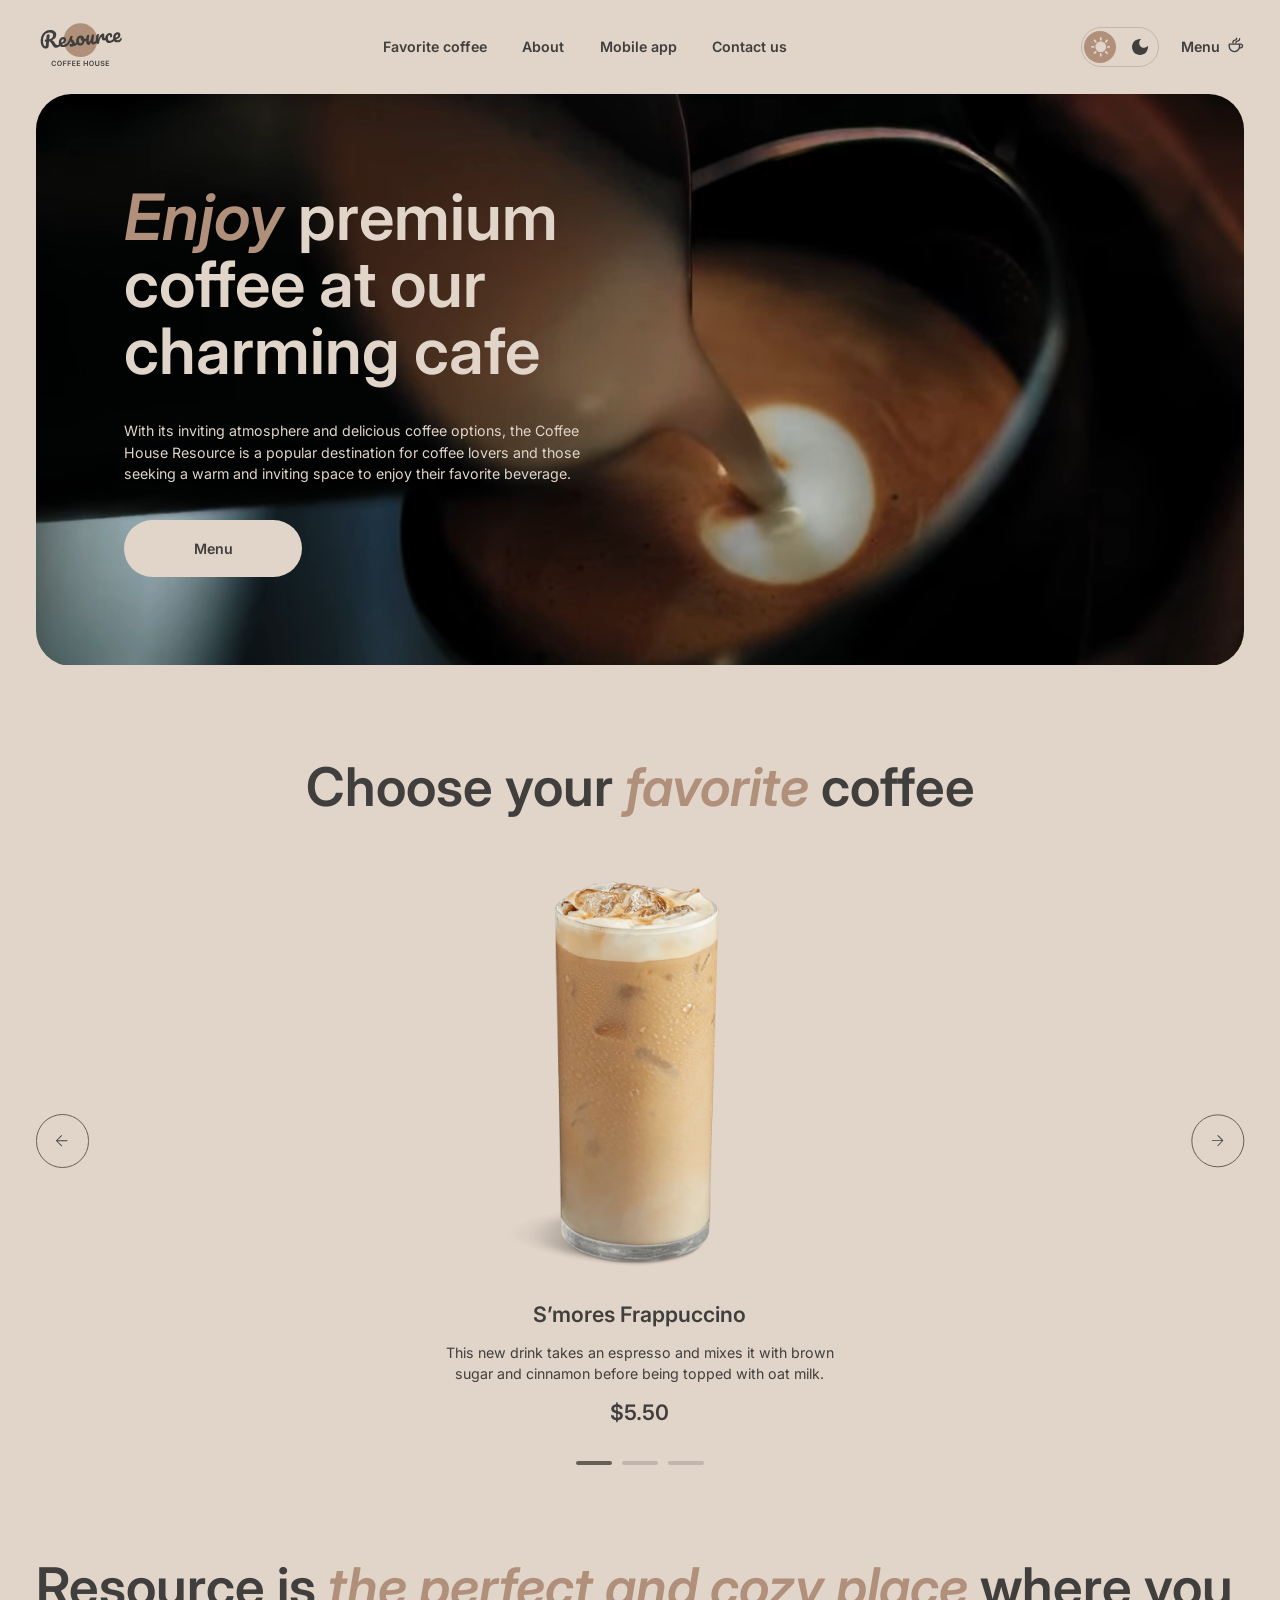
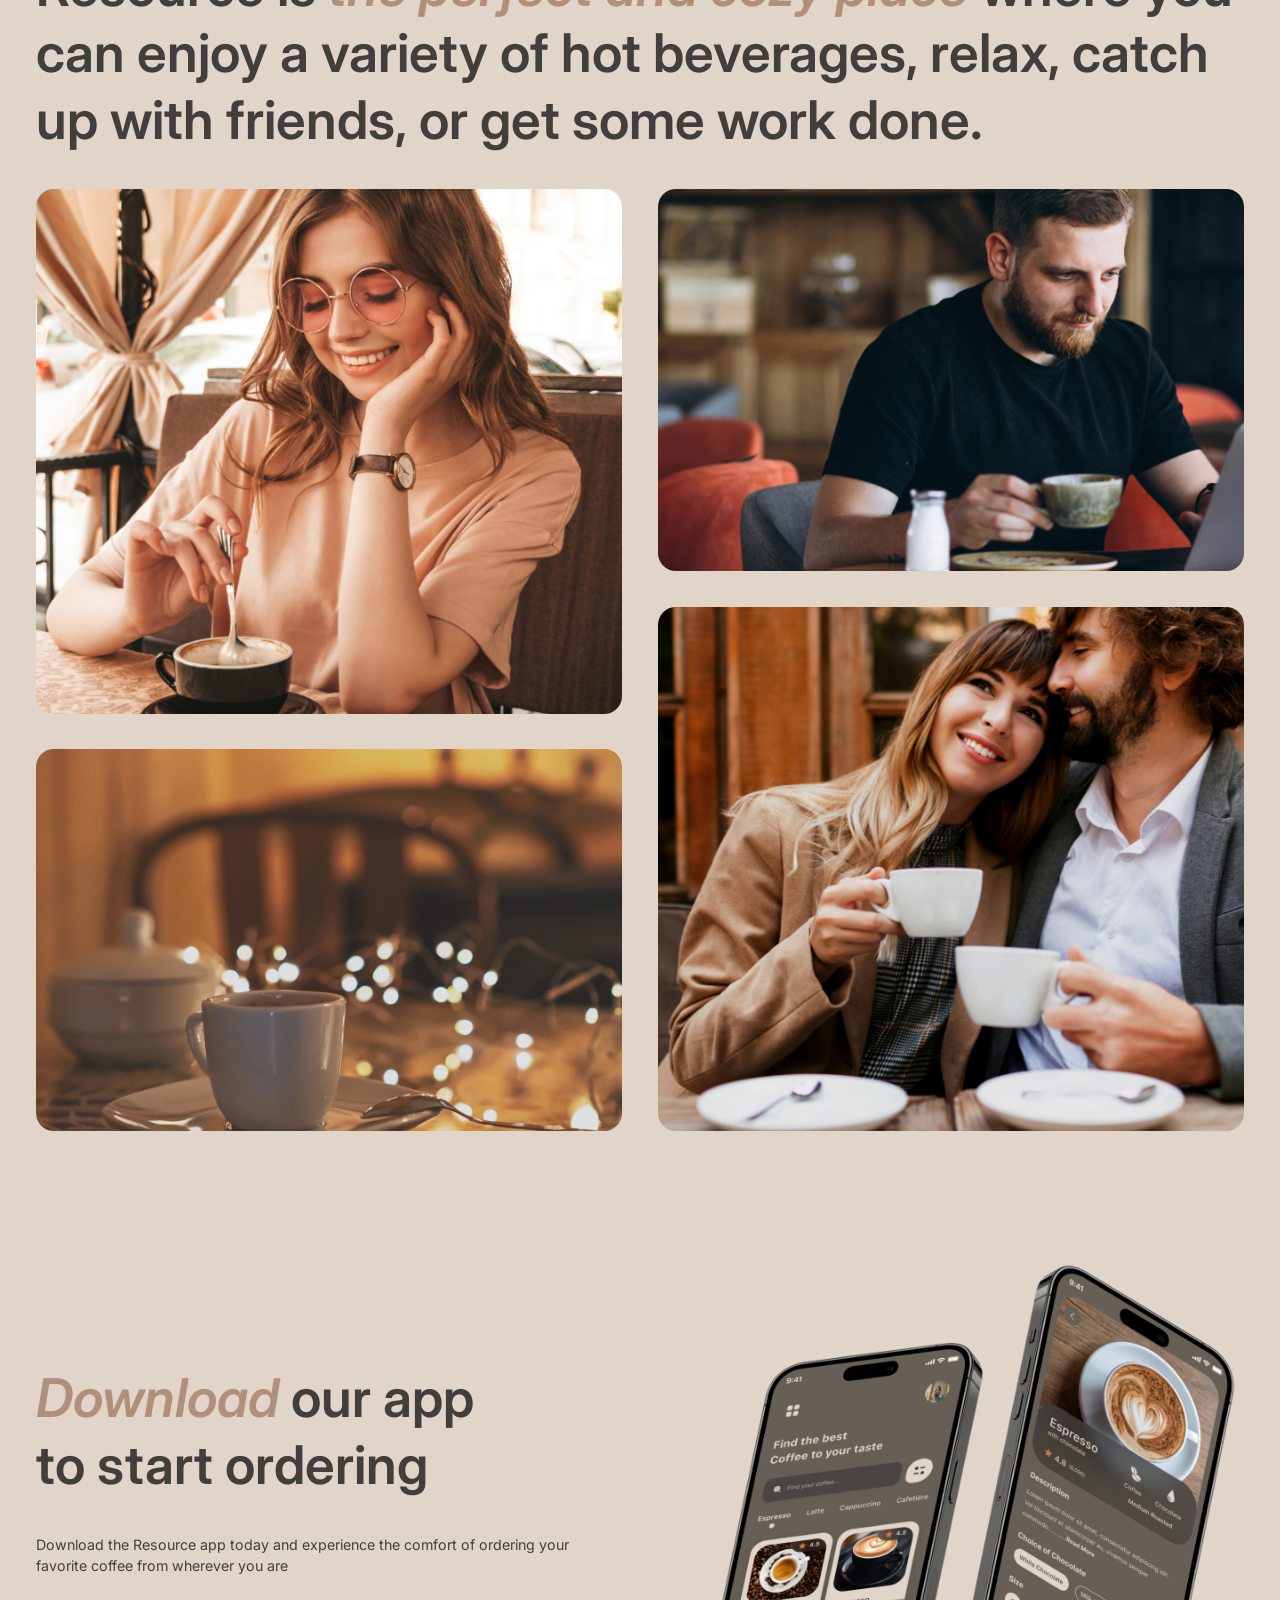
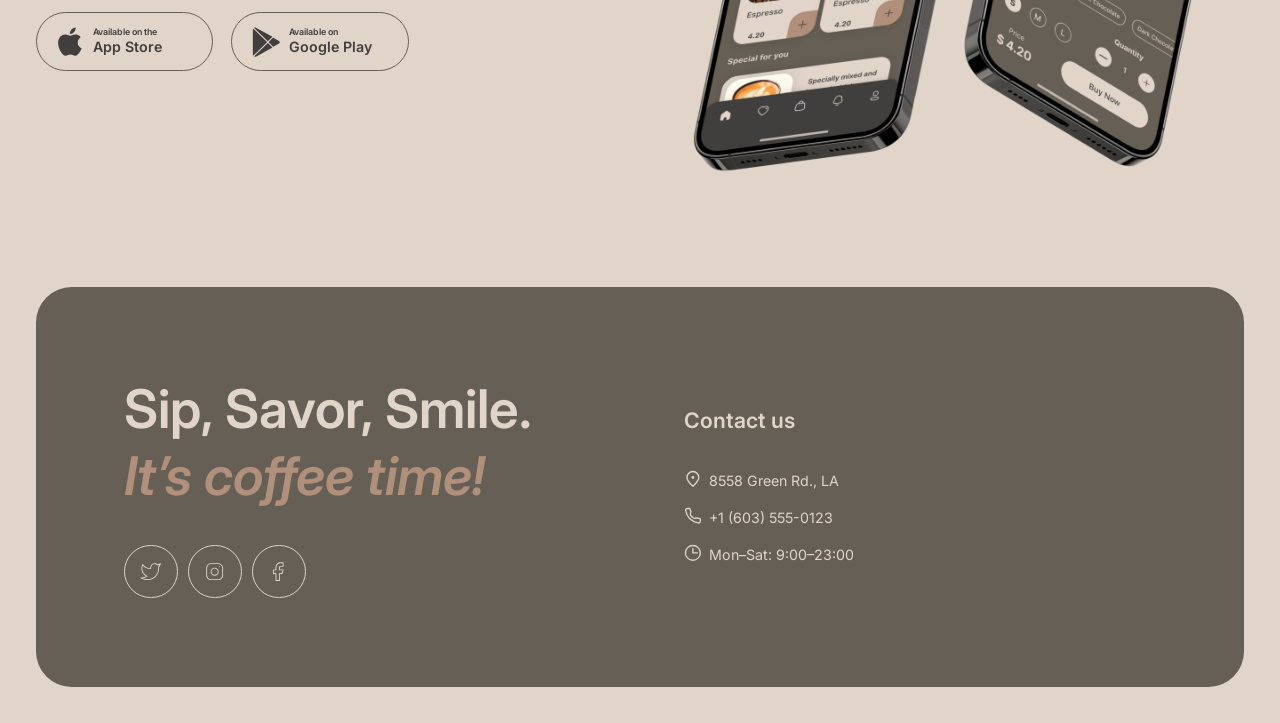
==== commit d04ca93e: "fix: close mobile menu on link click" ====
--- a/index.html
+++ b/index.html
@@ -63,7 +63,7 @@
         <li><a href="index.html#favs">Favorite coffee</a></li>
         <li><a href="index.html#about">About</a></li>
         <li><a href="index.html#apps">Mobile app</a></li>
-        <li><a href="index.html#contacts">Contact us</a></li>
+        <li><a href="#contacts">Contact us</a></li>
         <li><a href="menu.html" class="menu-link is-mobile">
             Menu <svg width="20" height="20" style="" viewBox="0 0 20 20" fill="none"
               xmlns="http://www.w3.org/2000/svg">
